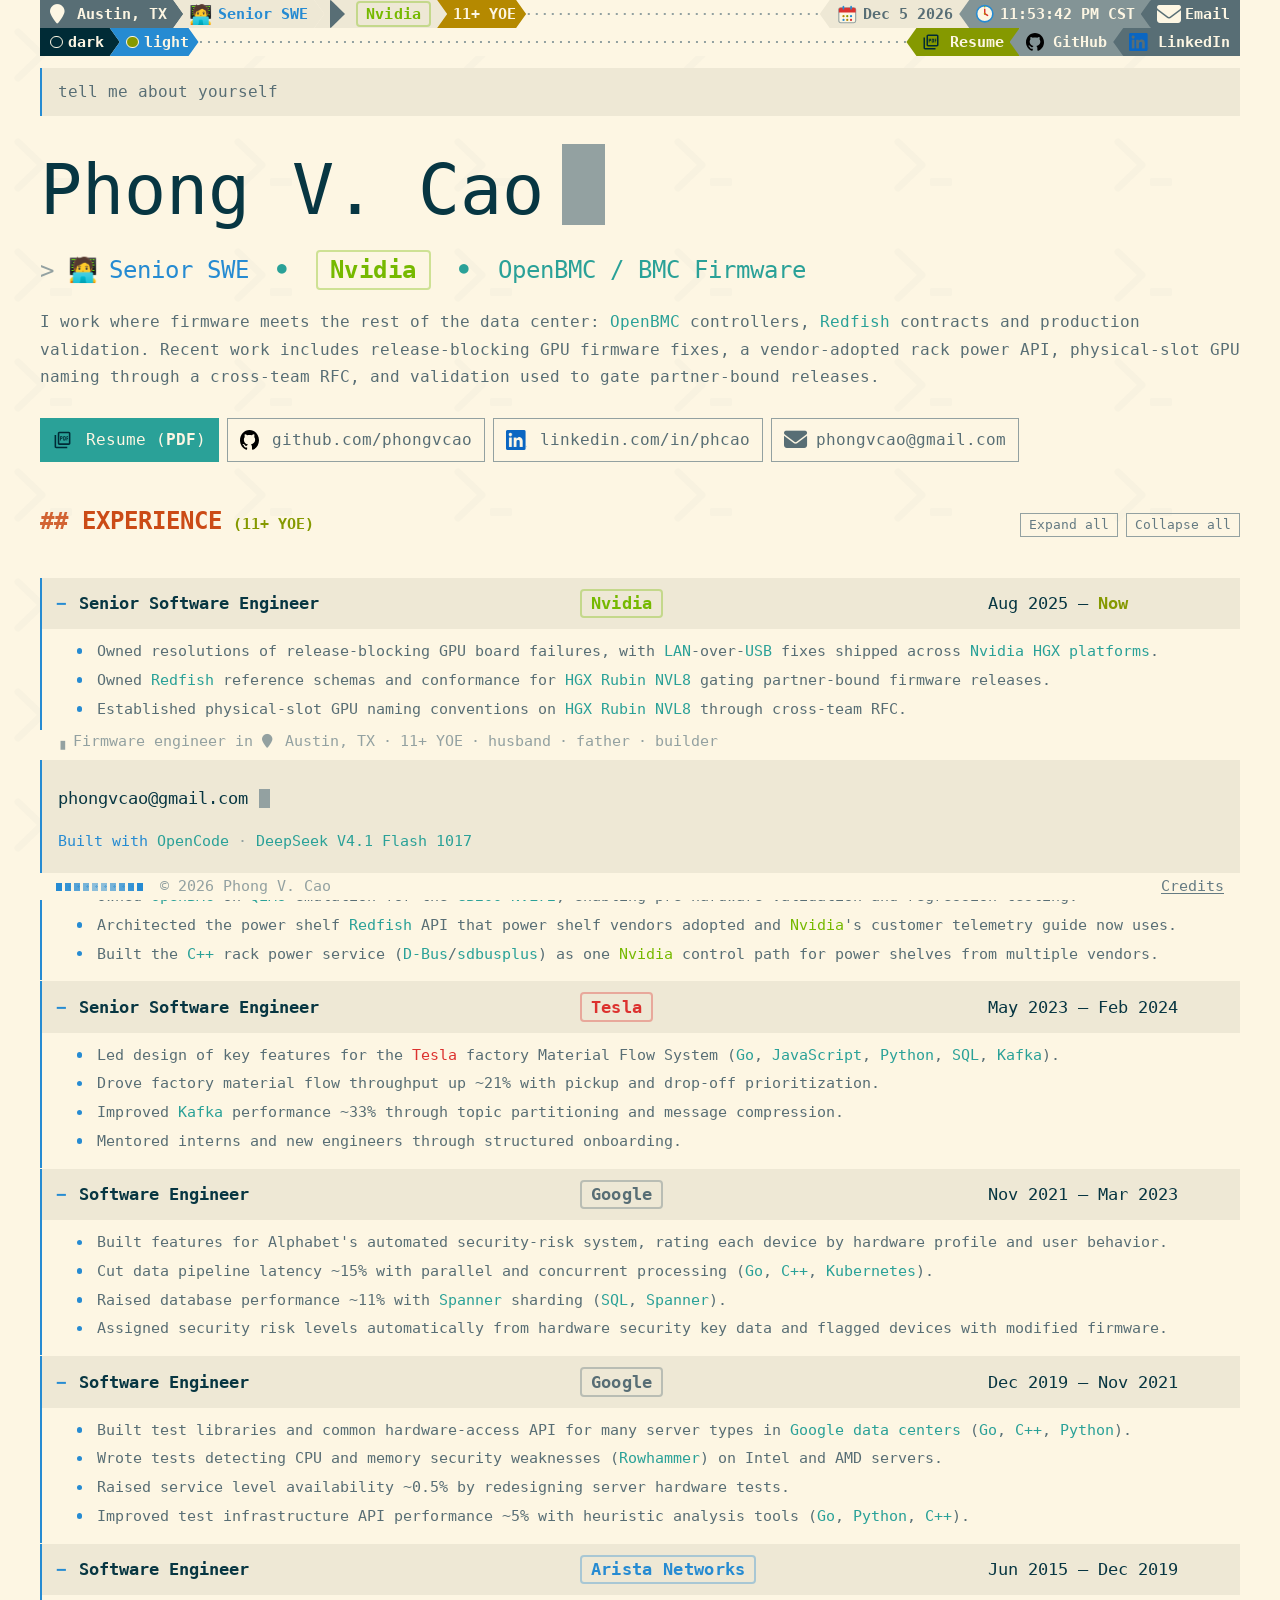
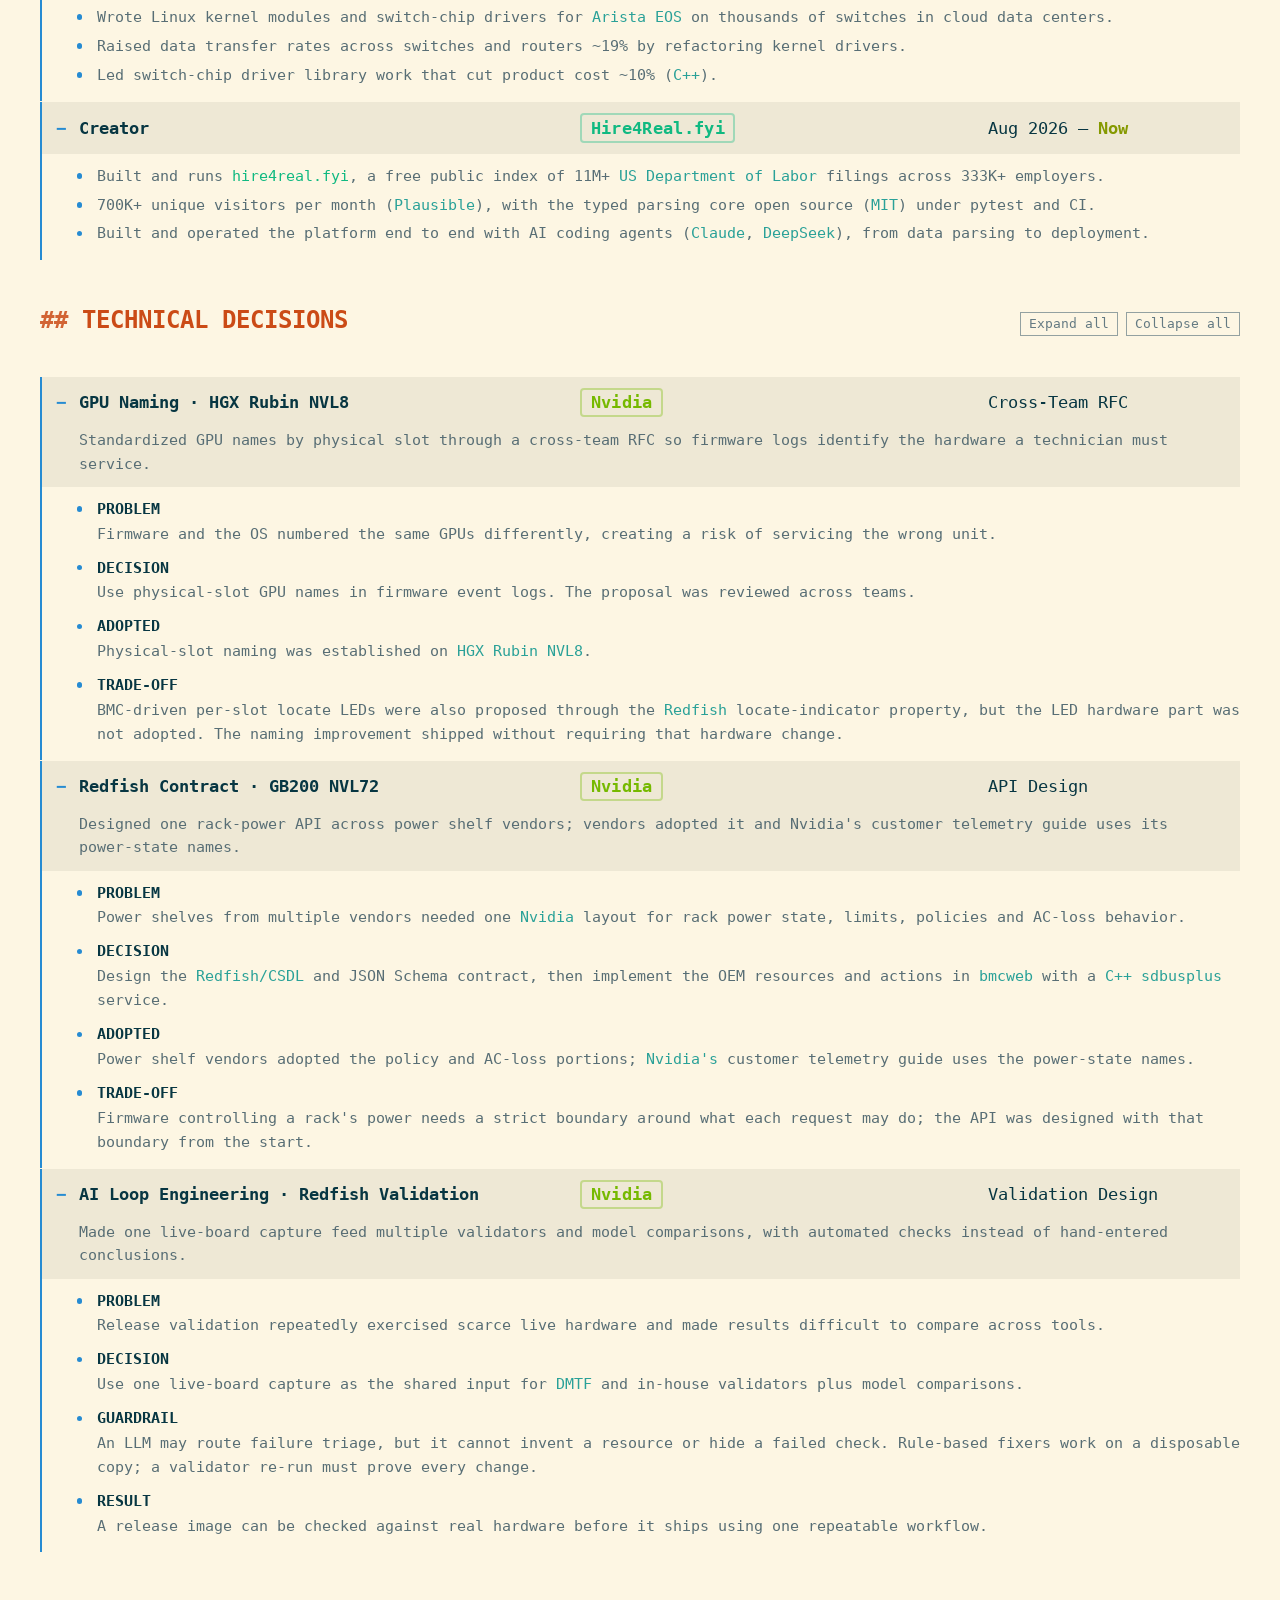
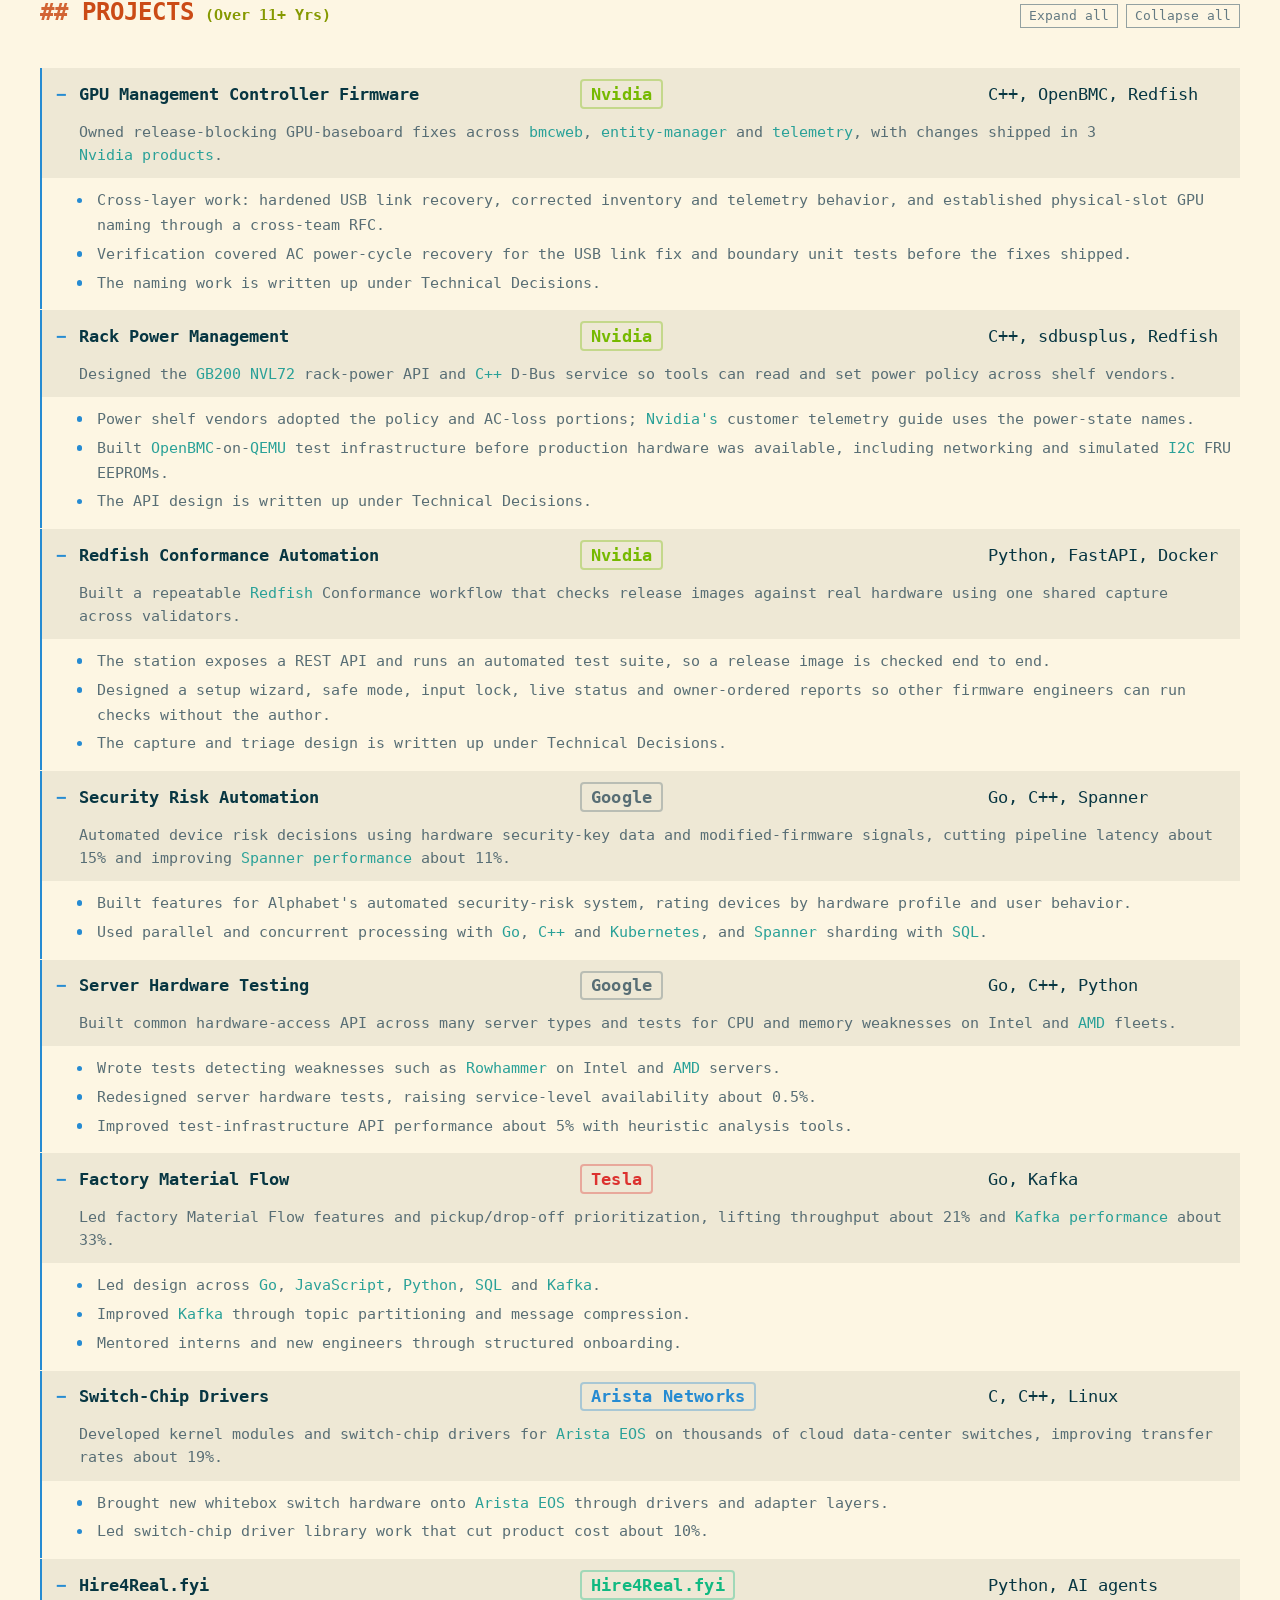
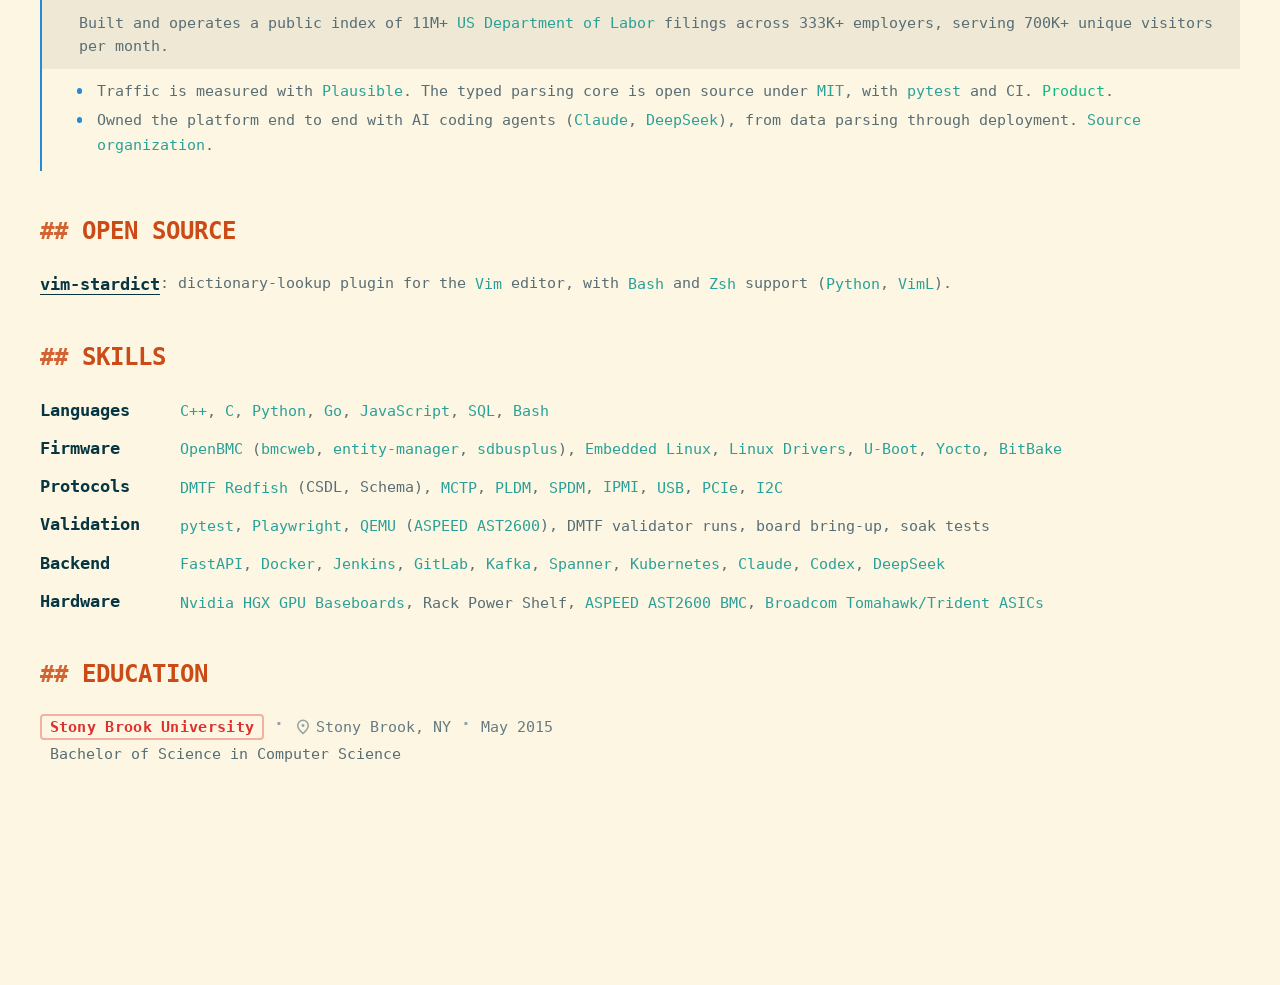
==== index.html @ b60ff748 "site: dates and stacks left-aligned with natural spacing The justified stretch is gone. Every date, " ====
<!doctype html>
<html lang="en" data-theme="dark">
<head>
  <meta charset="utf-8">
  <meta name="viewport" content="width=device-width, initial-scale=1">
  <title>Phong V. Cao — Senior Software Engineer, BMC & OpenBMC Firmware</title>
  <meta name="description" content="Senior software engineer working on BMC and OpenBMC firmware, Redfish APIs, embedded Linux, security automation and validation for data center hardware.">
  <meta name="author" content="Phong V. Cao">
  <meta name="robots" content="index, follow, max-image-preview:large">
  <meta name="color-scheme" content="dark">
  <meta name="theme-color" content="#002b36">
  <link rel="canonical" href="https://phongvcao.com/">
  <link rel="me" href="https://github.com/phongvcao">
  <link rel="me" href="https://www.linkedin.com/in/phcao">
  <meta property="og:type" content="profile">
  <meta property="og:title" content="Phong V. Cao — Senior Software Engineer, BMC & OpenBMC Firmware">
  <meta property="og:description" content="Senior software engineer working on BMC and OpenBMC firmware, Redfish APIs, embedded Linux, security automation and validation for data center hardware.">
  <meta property="og:url" content="https://phongvcao.com/">
  <meta property="og:site_name" content="Phong V. Cao">
  <meta property="og:locale" content="en_US">
  <meta property="og:image" content="https://phongvcao.com/assets/og-image.png">
  <meta property="og:image:width" content="1200">
  <meta property="og:image:height" content="630">
  <meta property="og:image:alt" content="Phong V. Cao — Senior Software Engineer, BMC and OpenBMC firmware">
  <meta property="profile:first_name" content="Phong">
  <meta property="profile:last_name" content="Cao">
  <meta name="twitter:card" content="summary_large_image">
  <meta name="twitter:title" content="Phong V. Cao — Senior Software Engineer, BMC & OpenBMC Firmware">
  <meta name="twitter:description" content="Senior software engineer working on BMC and OpenBMC firmware, Redfish APIs, embedded Linux, security automation and validation for data center hardware.">
  <meta name="twitter:image" content="https://phongvcao.com/assets/og-image.png">
  <meta name="twitter:image:alt" content="Phong V. Cao — Senior Software Engineer, BMC and OpenBMC firmware">
  <link rel="icon" id="favicon" href="assets/favicon.svg" type="image/svg+xml">
  <link rel="stylesheet" href="styles.css?v=20261127w">
  <script type="application/ld+json">
  {
    "@context": "https://schema.org",
    "@type": "ProfilePage",
    "url": "https://phongvcao.com/",
    "name": "Phong V. Cao — Senior Software Engineer, BMC & OpenBMC Firmware",
    "dateModified": "2026-11-26",
    "mainEntity": {
      "@type": "Person",
      "name": "Phong V. Cao",
      "jobTitle": "Senior Software Engineer",
      "description": "Senior software engineer working on BMC and OpenBMC firmware, Redfish APIs, embedded Linux, security automation and validation for data center hardware.",
      "url": "https://phongvcao.com/",
      "worksFor": {
        "@type": "Organization",
        "name": "Nvidia"
      },
      "alumniOf": {
        "@type": "CollegeOrUniversity",
        "name": "Stony Brook University"
      },
      "knowsAbout": [
        "OpenBMC",
        "BMC firmware",
        "Redfish",
        "Embedded Linux",
        "Security automation",
        "Linux kernel drivers",
        "C++",
        "Python",
        "Validation automation",
        "Data center hardware"
      ],
      "sameAs": [
        "https://github.com/phongvcao",
        "https://www.linkedin.com/in/phcao"
      ],
      "address": {
        "@type": "PostalAddress",
        "addressLocality": "Austin",
        "addressRegion": "TX",
        "addressCountry": "US"
      }
    }
  }
  </script>
  <!-- Privacy-friendly analytics by Plausible -->
  <script async src="https://plausible.io/js/pa-5p4w5oW95inlXfhJ-zOkF.js"></script>
  <script>
    window.plausible=window.plausible||function(){(plausible.q=plausible.q||[]).push(arguments)},plausible.init=plausible.init||function(i){plausible.o=i||{}};
    plausible.init()
  </script>
</head>
<body>
    <header class="pl-bar pl-top" aria-label="Runtime status">
    <div class="pl-line">
      <div class="pl-group pl-left">
        <a class="pl-seg pl-light" href="https://www.google.com/maps/place/Austin,+TX" target="_blank" rel="noopener" title="Austin, TX on Google Maps"><span class="pl-icon i-loc" aria-hidden="true">&#xF041;</span> Austin, TX</a>
        
        
        <a class="pl-seg pl-dir pl-hide-sm" href="#experience-title" title="Experience"><span class="pl-icon pl-emoji" aria-hidden="true">🧑‍💻</span>Senior SWE</a>
        <a class="pl-seg pl-vcs" href="https://www.nvidia.com/" target="_blank" rel="noopener" title="Nvidia"><svg class="pl-div" viewBox="0 0 1306 2406" aria-hidden="true" focusable="false"><path d="M0 0H87L1306 1202L87 2406H0Z"/></svg><span class="chip chip--nvidia">Nvidia</span></a>
        <a class="pl-seg pl-context" href="#education-title" data-since="2015-06-01" data-template="{n}+ YOE" title="Years of experience">11+ YOE</a>
      </div>
      <span class="pl-fill" aria-hidden="true"></span>
      <div class="pl-group pl-right">
        <a class="pl-seg pl-light" href="https://www.timeanddate.com/worldclock/usa/austin" target="_blank" rel="noopener" title="Austin time"><svg class="pl-cal" viewBox="0 0 24 24" aria-hidden="true" focusable="false"><rect x="3" y="5" width="18" height="16" rx="2" fill="#fdf6e3" stroke="#93a1a1" stroke-width="1.2"/><path d="M3 7a2 2 0 0 1 2-2h14a2 2 0 0 1 2 2v3H3z" fill="#dc322f"/><rect x="7" y="3" width="1.8" height="4" rx="0.9" fill="#268bd2"/><rect x="15.2" y="3" width="1.8" height="4" rx="0.9" fill="#268bd2"/><circle cx="8" cy="14" r="1.2" fill="#b58900"/><circle cx="12" cy="14" r="1.2" fill="#859900"/><circle cx="16" cy="14" r="1.2" fill="#268bd2"/><circle cx="8" cy="18" r="1.2" fill="#268bd2"/><circle cx="12" cy="18" r="1.2" fill="#b58900"/><circle cx="16" cy="18" r="1.2" fill="#dc322f"/></svg><time id="clock-date" datetime="2026-11-26T10:39:58-06:00">Nov 26 2026</time></a>
        <a class="pl-seg pl-light" href="https://www.timeanddate.com/worldclock/usa/austin" target="_blank" rel="noopener" title="Austin time"><svg class="pl-clock" viewBox="0 0 24 24" aria-hidden="true" focusable="false"><circle cx="12" cy="12" r="10" fill="#fdf6e3" stroke="#268bd2" stroke-width="2"/><path d="M12 6.5V12l3.5 2" fill="none" stroke="#dc322f" stroke-width="1.8" stroke-linecap="round"/><circle cx="12" cy="12" r="1.2" fill="#b58900"/><circle cx="12" cy="3.4" r="0.9" fill="#859900"/></svg><time id="clock-time" datetime="2026-11-26T10:39:58-06:00">10:39:58 AM CST</time></a>
        <a class="pl-seg pl-social" href="mailto:phongvcao@gmail.com" title="phongvcao@gmail.com"><span class="pl-icon i-mail" aria-hidden="true">&#xF0E0;</span>Email</a>
      </div>
    </div>
    <div class="pl-line pl-line-social">
      <div class="pl-group pl-left pl-theme" role="group" aria-label="Colour theme">
        <button type="button" class="pl-seg pl-theme-btn is-active" data-theme-set="dark" aria-pressed="true"><span class="pl-radio" aria-hidden="true"></span>dark</button>
        <button type="button" class="pl-seg pl-theme-btn" data-theme-set="light" aria-pressed="false"><span class="pl-radio" aria-hidden="true"></span>light</button>
      </div>
      <span class="pl-fill" aria-hidden="true"></span>
      <div class="pl-group pl-right">
        <a class="pl-seg pl-social" href="assets/phong-cao-resume.pdf" target="_blank" rel="noopener" title="Resume (PDF)"><img class="pl-icon pdf-icon" src="assets/logos/picture-as-pdf.svg" alt="" aria-hidden="true">Resume</a>
        <a class="pl-seg pl-social" href="https://github.com/phongvcao" target="_blank" rel="noopener" title="github.com/phongvcao"><img class="social-icon gh-icon" src="assets/logos/github-invertocat-black.svg" alt="" aria-hidden="true">GitHub</a>
        <a class="pl-seg pl-social" href="https://www.linkedin.com/in/phcao" target="_blank" rel="noopener" title="linkedin.com/in/phcao"><img class="social-icon li-icon" src="assets/logos/linkedin-in.png" alt="" aria-hidden="true">LinkedIn</a>
      </div>
    </div>
  </header>

  <main class="page">
    <section class="fired-prompt" aria-label="Question">
      <p>tell me about yourself</p>
    </section>

    <article class="response">

      <h1>Phong V. Cao<span class="cursor" aria-hidden="true"></span></h1>
      <p class="role"><span class="mark" aria-hidden="true">&gt; </span><span class="role-emoji" aria-hidden="true">🧑‍💻</span><span class="role-title">Senior SWE</span><span class="role-group"><span class="role-dot" aria-hidden="true">&#x25CF;</span><a class="company-link chip chip--nvidia" href="https://www.nvidia.com/" target="_blank" rel="noopener">Nvidia</a></span><span class="role-group"><span class="role-dot" aria-hidden="true">&#x25CF;</span><a class="term-link" href="https://openbmc.org/" target="_blank" rel="noopener">OpenBMC</a></span> / BMC Firmware</p>
      <p class="intro">I work where firmware meets the rest of the data center: <a class="term-link" href="https://openbmc.org/" target="_blank" rel="noopener"><code>OpenBMC</code></a> controllers, <a class="term-link" href="https://www.dmtf.org/standards/redfish" target="_blank" rel="noopener"><code>Redfish</code></a> contracts and production validation. Recent work includes release-blocking GPU firmware fixes, a vendor-adopted rack power API, physical-slot GPU naming through a cross-team RFC, and validation used to gate partner-bound releases.</p>

      <nav class="actions" aria-label="Links">
        <a class="button button-primary" href="assets/phong-cao-resume.pdf" target="_blank" rel="noopener" aria-label="Resume, PDF file" title="Resume (PDF)"><img class="icon pdf-icon" src="assets/logos/picture-as-pdf.svg" alt="" aria-hidden="true"><span>Resume (<strong>PDF</strong>)</span></a>
        <a class="button" href="https://github.com/phongvcao" target="_blank" rel="noopener" aria-label="GitHub, github.com/phongvcao" title="github.com/phongvcao"><img class="social-icon gh-black" src="assets/logos/github-invertocat-black.svg" alt="" aria-hidden="true"><img class="social-icon gh-white" src="assets/logos/github-invertocat-white.svg" alt="" aria-hidden="true">github.com/phongvcao</a>
        <a class="button" href="https://www.linkedin.com/in/phcao" target="_blank" rel="noopener" aria-label="LinkedIn, linkedin.com/in/phcao" title="linkedin.com/in/phcao"><img class="social-icon li-icon" src="assets/logos/linkedin-in.png" alt="" aria-hidden="true">linkedin.com/in/phcao</a>
        <a class="button" href="mailto:phongvcao@gmail.com" aria-label="Email, phongvcao@gmail.com" title="phongvcao@gmail.com"><span class="icon i-mail" aria-hidden="true">&#xF0E0;</span>phongvcao@gmail.com</a>
      </nav>

      <section class="section" aria-labelledby="experience-title">
        <div class="section-head">
          <h2 id="experience-title"><span class="mark" aria-hidden="true">## </span>Experience<span class="section-note" data-since="2015-06-01" data-template="({n}+ YOE)" title="Years of experience">(11+ YOE)</span></h2>
          <div class="section-controls" role="group" aria-label="Experience rows">
            <button type="button" class="mini" data-expand="experience-list">Expand all</button>
            <button type="button" class="mini" data-collapse="experience-list">Collapse all</button>
          </div>
        </div>
        <div class="experience-list" id="experience-list">
          <details class="exp-item" open>
            <summary class="exp-summary">
              <h3 class="exp-role"><span class="exp-toggle" aria-hidden="true"></span>Senior Software Engineer</h3>
              <span class="exp-meta">
                <a class="exp-company company-link chip chip--nvidia" href="https://www.nvidia.com/" target="_blank" rel="noopener">Nvidia</a>
                <span class="exp-dates">Aug 2025 — <span class="now">Now</span></span>
              </span>
            </summary>
            <div class="exp-body">
              <ul class="exp-bullets">
                <li>Owned resolutions of release-blocking GPU board failures, with <a class="logo-link tech-word" href="https://en.wikipedia.org/wiki/Local_area_network" target="_blank" rel="noopener">LAN</a>-over-<a class="logo-link tech-word" href="https://www.usb.org/" target="_blank" rel="noopener">USB</a> fixes shipped across <a class="term-link" href="https://www.nvidia.com/en-us/data-center/hgx/" target="_blank" rel="noopener">Nvidia HGX platforms</a>.</li>
                <li>Owned <a class="term-link" href="https://www.dmtf.org/standards/redfish" target="_blank" rel="noopener">Redfish</a> reference schemas and conformance for <a class="term-link" href="https://www.nvidia.com/en-us/data-center/hgx/" target="_blank" rel="noopener">HGX Rubin NVL8</a> gating partner-bound firmware releases.</li>
                <li>Established physical-slot GPU naming conventions on <a class="term-link" href="https://www.nvidia.com/en-us/data-center/hgx/" target="_blank" rel="noopener">HGX Rubin NVL8</a> through cross-team RFC.</li>
                <li>Drove firmware fixes in <a class="term-link" href="https://github.com/openbmc/bmcweb" target="_blank" rel="noopener"><code>bmcweb</code></a>, <a class="term-link" href="https://github.com/openbmc/entity-manager" target="_blank" rel="noopener"><code>entity-manager</code></a> and the <a class="term-link" href="https://github.com/openbmc/telemetry" target="_blank" rel="noopener">telemetry daemon</a>, shipped in 3 <a class="company-link" href="https://www.nvidia.com/" target="_blank" rel="noopener">Nvidia</a> products.</li>
                <li>Partnered with NIC firmware team to address <a class="term-link" href="https://en.wikipedia.org/wiki/PCI_Express" target="_blank" rel="noopener">PCIe</a> firmware defect via raw <a class="term-link" href="https://en.wikipedia.org/wiki/Management_Component_Transport_Protocol" target="_blank" rel="noopener">MCTP</a> tests.</li>
              </ul>
            </div>
          </details>
          <details class="exp-item" open>
            <summary class="exp-summary">
              <h3 class="exp-role"><span class="exp-toggle" aria-hidden="true"></span>Senior Software Engineer</h3>
              <span class="exp-meta">
                <a class="exp-company company-link chip chip--nvidia" href="https://www.nvidia.com/" target="_blank" rel="noopener">Nvidia</a>
                <span class="exp-dates">May 2024 — Aug 2025</span>
              </span>
            </summary>
            <div class="exp-body">
              <ul class="exp-bullets">
                <li>Owned power shelf controller firmware for <a class="term-link" href="https://www.nvidia.com/en-us/data-center/gb200-nvl72/" target="_blank" rel="noopener">GB200 NVL72</a> fleet, enforcing rack power limits and AC-loss recovery.</li>
                <li>Owned <a class="term-link" href="https://openbmc.org/" target="_blank" rel="noopener"><code>OpenBMC</code></a>-on-<a class="term-link" href="https://www.qemu.org/" target="_blank" rel="noopener"><code>QEMU</code></a> emulation for the <a class="term-link" href="https://www.nvidia.com/en-us/data-center/gb200-nvl72/" target="_blank" rel="noopener">GB200 NVL72</a>, enabling pre-hardware validation and regression testing.</li>
                <li>Architected the power shelf <a class="term-link" href="https://www.dmtf.org/standards/redfish" target="_blank" rel="noopener"><code>Redfish</code></a> API that power shelf vendors adopted and <a class="company-link" href="https://www.nvidia.com/" target="_blank" rel="noopener">Nvidia</a>'s customer telemetry guide now uses.</li>
                <li>Built the <a class="logo-link tech-word" href="https://isocpp.org/" target="_blank" rel="noopener">C++</a> rack power service (<a class="term-link" href="https://www.freedesktop.org/wiki/Software/dbus/" target="_blank" rel="noopener"><code>D-Bus</code></a>/<a class="term-link" href="https://github.com/openbmc/sdbusplus" target="_blank" rel="noopener"><code>sdbusplus</code></a>) as one <a class="company-link" href="https://www.nvidia.com/" target="_blank" rel="noopener">Nvidia</a> control path for power shelves from multiple vendors.</li>
              </ul>
            </div>
          </details>
          <details class="exp-item" open>
            <summary class="exp-summary">
              <h3 class="exp-role"><span class="exp-toggle" aria-hidden="true"></span>Senior Software Engineer</h3>
              <span class="exp-meta">
                <a class="exp-company company-link chip chip--tesla" href="https://www.tesla.com/" target="_blank" rel="noopener" aria-label="Tesla">Tesla</a>
                <span class="exp-dates">May 2023 — Feb 2024</span>
              </span>
            </summary>
            <div class="exp-body">
              <ul class="exp-bullets">
                <li>Led design of key features for the <a class="company-link" href="https://www.tesla.com/" target="_blank" rel="noopener" aria-label="Tesla">Tesla</a> factory Material Flow System (<a class="term-link" href="https://go.dev/" target="_blank" rel="noopener"><code>Go</code></a>, <a class="term-link" href="https://developer.mozilla.org/en-US/docs/Web/JavaScript" target="_blank" rel="noopener"><code>JavaScript</code></a>, <a class="term-link" href="https://www.python.org/" target="_blank" rel="noopener"><code>Python</code></a>, <a class="term-link" href="https://en.wikipedia.org/wiki/SQL" target="_blank" rel="noopener"><code>SQL</code></a>, <a class="term-link" href="https://kafka.apache.org/" target="_blank" rel="noopener"><code>Kafka</code></a>).</li>
                <li>Drove factory material flow throughput up ~21% with pickup and drop-off prioritization.</li>
                <li>Improved <a class="term-link" href="https://kafka.apache.org/" target="_blank" rel="noopener"><code>Kafka</code></a> performance ~33% through topic partitioning and message compression.</li>
                <li>Mentored interns and new engineers through structured onboarding.</li>
              </ul>
            </div>
          </details>
          <details class="exp-item" open>
            <summary class="exp-summary">
              <h3 class="exp-role"><span class="exp-toggle" aria-hidden="true"></span>Software Engineer</h3>
              <span class="exp-meta">
                <a class="exp-company company-link chip chip--google" href="https://www.google.com/" target="_blank" rel="noopener">Google</a>
                <span class="exp-dates">Nov 2021 — Mar 2023</span>
              </span>
            </summary>
            <div class="exp-body">
              <ul class="exp-bullets">
                <li>Built features for <a class="company-link" href="https://abc.xyz/" target="_blank" rel="noopener">Alphabet</a>'s automated security-risk system, rating each device by hardware profile and user behavior.</li>
                <li>Cut data pipeline latency ~15% with parallel and concurrent processing (<a class="term-link" href="https://go.dev/" target="_blank" rel="noopener"><code>Go</code></a>, <a class="term-link" href="https://isocpp.org/" target="_blank" rel="noopener"><code>C++</code></a>, <a class="term-link" href="https://kubernetes.io/" target="_blank" rel="noopener"><code>Kubernetes</code></a>).</li>
                <li>Raised database performance ~11% with <a class="term-link" href="https://cloud.google.com/spanner" target="_blank" rel="noopener"><code>Spanner</code></a> sharding (<a class="term-link" href="https://en.wikipedia.org/wiki/SQL" target="_blank" rel="noopener"><code>SQL</code></a>, <a class="term-link" href="https://cloud.google.com/spanner" target="_blank" rel="noopener"><code>Spanner</code></a>).</li>
                <li>Assigned security risk levels automatically from hardware security key data and flagged devices with modified firmware.</li>
              </ul>
            </div>
          </details>
          <details class="exp-item" open>
            <summary class="exp-summary">
              <h3 class="exp-role"><span class="exp-toggle" aria-hidden="true"></span>Software Engineer</h3>
              <span class="exp-meta">
                <a class="exp-company company-link chip chip--google" href="https://www.google.com/" target="_blank" rel="noopener">Google</a>
                <span class="exp-dates">Dec 2019 — Nov 2021</span>
              </span>
            </summary>
            <div class="exp-body">
              <ul class="exp-bullets">
                <li>Built test libraries and common hardware-access API for many server types in <a class="term-link" href="https://www.google.com/about/datacenters/" target="_blank" rel="noopener">Google data centers</a> (<a class="term-link" href="https://go.dev/" target="_blank" rel="noopener"><code>Go</code></a>, <a class="term-link" href="https://isocpp.org/" target="_blank" rel="noopener"><code>C++</code></a>, <a class="term-link" href="https://www.python.org/" target="_blank" rel="noopener"><code>Python</code></a>).</li>
                <li>Wrote tests detecting CPU and memory security weaknesses (<a class="term-link" href="https://en.wikipedia.org/wiki/Row_hammer" target="_blank" rel="noopener"><code>Rowhammer</code></a>) on <a class="company-link" href="https://www.intel.com/" target="_blank" rel="noopener">Intel</a> and <a class="company-link" href="https://www.amd.com/" target="_blank" rel="noopener">AMD</a> servers.</li>
                <li>Raised service level availability ~0.5% by redesigning server hardware tests.</li>
                <li>Improved test infrastructure API performance ~5% with heuristic analysis tools (<a class="term-link" href="https://go.dev/" target="_blank" rel="noopener"><code>Go</code></a>, <a class="term-link" href="https://www.python.org/" target="_blank" rel="noopener"><code>Python</code></a>, <a class="term-link" href="https://isocpp.org/" target="_blank" rel="noopener"><code>C++</code></a>).</li>
              </ul>
            </div>
          </details>
          <details class="exp-item" open>
            <summary class="exp-summary">
              <h3 class="exp-role"><span class="exp-toggle" aria-hidden="true"></span>Software Engineer</h3>
              <span class="exp-meta">
                <a class="exp-company company-link chip chip--arista" href="https://www.arista.com/" target="_blank" rel="noopener">Arista Networks</a>
                <span class="exp-dates">Jun 2015 — Dec 2019</span>
              </span>
            </summary>
            <div class="exp-body">
              <ul class="exp-bullets">
                <li>Wrote Linux kernel modules and switch-chip drivers for <a class="term-link" href="https://www.arista.com/en/products/eos" target="_blank" rel="noopener"><code>Arista EOS</code></a> on thousands of switches in cloud data centers.</li>
                <li>Raised data transfer rates across switches and routers ~19% by refactoring kernel drivers.</li>
                <li>Led switch-chip driver library work that cut product cost ~10% (<a class="term-link" href="https://isocpp.org/" target="_blank" rel="noopener"><code>C++</code></a>).</li>
              </ul>
            </div>
          </details>
          <details class="exp-item" open>
            <summary class="exp-summary">
              <h3 class="exp-role"><span class="exp-toggle" aria-hidden="true"></span>Creator</h3>
              <span class="exp-meta">
                <a class="exp-company company-link chip chip--hire4real" href="https://hire4real.fyi/" target="_blank" rel="noopener">Hire4Real.fyi</a>
                <span class="exp-dates">Aug 2026 — <span class="now">Now</span></span>
              </span>
            </summary>
            <div class="exp-body">
              <ul class="exp-bullets">
                <li>Built and runs <a class="inline-link" href="https://hire4real.fyi/" target="_blank" rel="noopener">hire4real.fyi</a>, a free public index of 11M+ <a class="logo-link tech-word" href="https://www.dol.gov/" target="_blank" rel="noopener">US Department of Labor</a> filings across 333K+ employers.</li>
                <li>700K+ unique visitors per month (<a class="logo-link tech-word" href="https://plausible.io/" target="_blank" rel="noopener">Plausible</a>), with the typed parsing core open source (<a class="logo-link tech-word" href="https://opensource.org/license/MIT" target="_blank" rel="noopener">MIT</a>) under pytest and CI.</li>
                <li>Built and operated the platform end to end with AI coding agents (<a class="logo-link tech-word" href="https://www.anthropic.com/claude" target="_blank" rel="noopener">Claude</a>, <a class="logo-link tech-word" href="https://www.deepseek.com/" target="_blank" rel="noopener">DeepSeek</a>), from data parsing to deployment.</li>
              </ul>
            </div>
          </details>
        </div>
      </section>


      <section class="section" aria-labelledby="decisions-title">
        <div class="section-head">
          <h2 id="decisions-title"><span class="mark" aria-hidden="true">## </span>Technical Decisions</h2>
          <div class="section-controls" role="group" aria-label="Technical decisions">
            <button type="button" class="mini" data-expand="decisions-list">Expand all</button>
            <button type="button" class="mini" data-collapse="decisions-list">Collapse all</button>
          </div>
        </div>
        <div class="experience-list" id="decisions-list">
          <details class="exp-item" open>
            <summary class="exp-summary decision-summary">
              <h3 class="exp-role"><span class="exp-toggle" aria-hidden="true"></span>GPU Naming · HGX Rubin NVL8</h3>
              <span class="exp-meta">
                <a class="exp-company company-link chip chip--nvidia" href="https://www.nvidia.com/" target="_blank" rel="noopener">Nvidia</a>
                <span class="exp-dates">Cross-Team RFC</span>
              </span>
              <span class="row-line">Standardized GPU names by physical slot through a cross-team RFC so firmware logs identify the hardware a technician must service.</span>
            </summary>
            <div class="exp-body">
              <dl class="decision-body">
                <div class="decision-node">
                  <dt>Problem</dt>
                  <dd>Firmware and the OS numbered the same GPUs differently, creating a risk of servicing the wrong unit.</dd>
                </div>
                <div class="decision-node">
                  <dt>Decision</dt>
                  <dd>Use physical-slot GPU names in firmware event logs. The proposal was reviewed across teams.</dd>
                </div>
                <div class="decision-node">
                  <dt>Adopted</dt>
                  <dd>Physical-slot naming was established on <a class="logo-link tech-word" href="https://www.nvidia.com/" target="_blank" rel="noopener">HGX Rubin NVL8</a>.</dd>
                </div>
                <div class="decision-node">
                  <dt>Trade-off</dt>
                  <dd>BMC-driven per-slot locate LEDs were also proposed through the <a class="logo-link tech-word" href="https://www.dmtf.org/standards/redfish" target="_blank" rel="noopener">Redfish</a> locate-indicator property, but the LED hardware part was not adopted. The naming improvement shipped without requiring that hardware change.</dd>
                </div>
              </dl>
            </div>
          </details>
          <details class="exp-item" open>
            <summary class="exp-summary decision-summary">
              <h3 class="exp-role"><span class="exp-toggle" aria-hidden="true"></span>Redfish Contract · GB200 NVL72</h3>
              <span class="exp-meta">
                <a class="exp-company company-link chip chip--nvidia" href="https://www.nvidia.com/" target="_blank" rel="noopener">Nvidia</a>
                <span class="exp-dates">API Design</span>
              </span>
              <span class="row-line">Designed one rack-power API across power shelf vendors; vendors adopted it and Nvidia's customer telemetry guide uses its power-state names.</span>
            </summary>
            <div class="exp-body">
              <dl class="decision-body">
                <div class="decision-node">
                  <dt>Problem</dt>
                  <dd>Power shelves from multiple vendors needed one <a class="logo-link tech-word" href="https://www.nvidia.com/" target="_blank" rel="noopener">Nvidia</a> layout for rack power state, limits, policies and AC-loss behavior.</dd>
                </div>
                <div class="decision-node">
                  <dt>Decision</dt>
                  <dd>Design the <a class="logo-link tech-word" href="https://www.dmtf.org/standards/redfish" target="_blank" rel="noopener">Redfish/CSDL</a> and JSON Schema contract, then implement the OEM resources and actions in <a class="logo-link tech-word" href="https://openbmc.org/" target="_blank" rel="noopener">bmcweb</a> with a <a class="logo-link tech-word" href="https://isocpp.org/" target="_blank" rel="noopener">C++</a> <a class="logo-link tech-word" href="https://openbmc.org/" target="_blank" rel="noopener">sdbusplus</a> service.</dd>
                </div>
                <div class="decision-node">
                  <dt>Adopted</dt>
                  <dd>Power shelf vendors adopted the policy and AC-loss portions; <a class="logo-link tech-word" href="https://www.nvidia.com/" target="_blank" rel="noopener">Nvidia's</a> customer telemetry guide uses the power-state names.</dd>
                </div>
                <div class="decision-node">
                  <dt>Trade-off</dt>
                  <dd>Firmware controlling a rack's power needs a strict boundary around what each request may do; the API was designed with that boundary from the start.</dd>
                </div>
              </dl>
            </div>
          </details>
          <details class="exp-item" open>
            <summary class="exp-summary decision-summary">
              <h3 class="exp-role"><span class="exp-toggle" aria-hidden="true"></span>AI Loop Engineering · Redfish Validation</h3>
              <span class="exp-meta">
                <a class="exp-company company-link chip chip--nvidia" href="https://www.nvidia.com/" target="_blank" rel="noopener">Nvidia</a>
                <span class="exp-dates">Validation Design</span>
              </span>
              <span class="row-line">Made one live-board capture feed multiple validators and model comparisons, with automated checks instead of hand-entered conclusions.</span>
            </summary>
            <div class="exp-body">
              <dl class="decision-body">
                <div class="decision-node">
                  <dt>Problem</dt>
                  <dd>Release validation repeatedly exercised scarce live hardware and made results difficult to compare across tools.</dd>
                </div>
                <div class="decision-node">
                  <dt>Decision</dt>
                  <dd>Use one live-board capture as the shared input for <a class="logo-link tech-word" href="https://www.dmtf.org/" target="_blank" rel="noopener">DMTF</a> and in-house validators plus model comparisons.</dd>
                </div>
                <div class="decision-node">
                  <dt>Guardrail</dt>
                  <dd>An LLM may route failure triage, but it cannot invent a resource or hide a failed check. Rule-based fixers work on a disposable copy; a validator re-run must prove every change.</dd>
                </div>
                <div class="decision-node">
                  <dt>Result</dt>
                  <dd>A release image can be checked against real hardware before it ships using one repeatable workflow.</dd>
                </div>
              </dl>
            </div>
          </details>
        </div>
      </section>

      <section class="section" aria-labelledby="work-title">
        <div class="section-head">
          <h2 id="work-title"><span class="mark" aria-hidden="true">## </span>Projects<span class="section-note" data-since="2015-06-01" data-template="(Over {n}+ Yrs)" title="Project span">(Over 11+ Yrs)</span></h2>
          <div class="section-controls" role="group" aria-label="Project rows">
            <button type="button" class="mini" data-expand="projects-list">Expand all</button>
            <button type="button" class="mini" data-collapse="projects-list">Collapse all</button>
          </div>
        </div>
        <div class="work-list" id="projects-list">
          <details class="exp-item work-item" open>
            <summary class="exp-summary">
              <h3 class="exp-role work-role"><span class="exp-toggle" aria-hidden="true"></span>GPU Management Controller Firmware</h3>
              <span class="exp-meta">
                <a class="exp-company company-link chip chip--nvidia" href="https://www.nvidia.com/" target="_blank" rel="noopener">Nvidia</a>
                <span class="exp-dates work-tags"><a class="logo-link tag" href="https://isocpp.org/" target="_blank" rel="noopener">C++</a>, <a class="logo-link tag" href="https://openbmc.org/" target="_blank" rel="noopener">OpenBMC</a>, <a class="logo-link tag" href="https://www.dmtf.org/standards/redfish" target="_blank" rel="noopener">Redfish</a></span>
              </span>
              <span class="row-line">Owned release-blocking GPU-baseboard fixes across <a class="logo-link tech-word" href="https://openbmc.org/" target="_blank" rel="noopener"><code>bmcweb</code></a>, <a class="logo-link tech-word" href="https://openbmc.org/" target="_blank" rel="noopener"><code>entity-manager</code></a> and <a class="logo-link tech-word" href="https://github.com/openbmc/telemetry" target="_blank" rel="noopener">telemetry</a>, with changes shipped in 3 <a class="logo-link tech-word" href="https://www.nvidia.com/" target="_blank" rel="noopener">Nvidia products</a>.</span>
            </summary>
            <div class="exp-body">
              <ul class="exp-bullets">
                <li>Cross-layer work: hardened <span class="tech-word">USB link recovery</span>, corrected inventory and telemetry behavior, and established physical-slot GPU naming through a cross-team RFC.</li>
                <li>Verification covered AC power-cycle recovery for the <span class="tech-word">USB link fix</span> and boundary unit tests before the fixes shipped.</li>
                <li>The naming work is written up under Technical Decisions.</li>
              </ul>
            </div>
          </details>
          <details class="exp-item work-item" open>
            <summary class="exp-summary">
              <h3 class="exp-role work-role"><span class="exp-toggle" aria-hidden="true"></span>Rack Power Management</h3>
              <span class="exp-meta">
                <a class="exp-company company-link chip chip--nvidia" href="https://www.nvidia.com/" target="_blank" rel="noopener">Nvidia</a>
                <span class="exp-dates work-tags"><a class="logo-link tag" href="https://isocpp.org/" target="_blank" rel="noopener">C++</a>, <a class="logo-link tag" href="https://openbmc.org/" target="_blank" rel="noopener">sdbusplus</a>, <a class="logo-link tag" href="https://www.dmtf.org/standards/redfish" target="_blank" rel="noopener">Redfish</a></span>
              </span>
              <span class="row-line">Designed the <a class="logo-link tech-word" href="https://www.nvidia.com/" target="_blank" rel="noopener">GB200 NVL72</a> rack-power API and <a class="logo-link tech-word" href="https://isocpp.org/" target="_blank" rel="noopener">C++</a> D-Bus service so tools can read and set power policy across shelf vendors.</span>
            </summary>
            <div class="exp-body">
              <ul class="exp-bullets">
                <li>Power shelf vendors adopted the policy and AC-loss portions; <a class="logo-link tech-word" href="https://www.nvidia.com/" target="_blank" rel="noopener">Nvidia's</a> customer telemetry guide uses the power-state names.</li>
                <li>Built <span class="tech-word"><a class="logo-link" href="https://openbmc.org/" target="_blank" rel="noopener">OpenBMC</a>-on-<a class="logo-link" href="https://www.qemu.org/" target="_blank" rel="noopener">QEMU</a></span> test infrastructure before production hardware was available, including networking and simulated <a class="logo-link tech-word" href="https://en.wikipedia.org/wiki/I%C2%B2C" target="_blank" rel="noopener">I2C</a> FRU EEPROMs.</li>
                <li>The API design is written up under Technical Decisions.</li>
              </ul>
            </div>
          </details>
          <details class="exp-item work-item" open>
            <summary class="exp-summary">
              <h3 class="exp-role work-role"><span class="exp-toggle" aria-hidden="true"></span>Redfish Conformance Automation</h3>
              <span class="exp-meta">
                <a class="exp-company company-link chip chip--nvidia" href="https://www.nvidia.com/" target="_blank" rel="noopener">Nvidia</a>
                <span class="exp-dates work-tags"><a class="logo-link tag" href="https://www.python.org/" target="_blank" rel="noopener">Python</a>, <a class="logo-link tag" href="https://fastapi.tiangolo.com/" target="_blank" rel="noopener">FastAPI</a>, <a class="logo-link tag" href="https://www.docker.com/" target="_blank" rel="noopener">Docker</a></span>
              </span>
              <span class="row-line">Built a repeatable <a class="logo-link tech-word" href="https://www.dmtf.org/standards/redfish" target="_blank" rel="noopener">Redfish</a> Conformance workflow that checks release images against real hardware using one shared capture across validators.</span>
            </summary>
            <div class="exp-body">
              <ul class="exp-bullets">
                <li>The station exposes a REST API and runs an automated test suite, so a release image is checked end to end.</li>
                <li>Designed a setup wizard, safe mode, input lock, live status and owner-ordered reports so other firmware engineers can run checks without the author.</li>
                <li>The capture and triage design is written up under Technical Decisions.</li>
              </ul>
            </div>
          </details>
          <details class="exp-item work-item" open>
            <summary class="exp-summary">
              <h3 class="exp-role work-role"><span class="exp-toggle" aria-hidden="true"></span>Security Risk Automation</h3>
              <span class="exp-meta">
                <a class="exp-company company-link chip chip--google" href="https://www.google.com/" target="_blank" rel="noopener">Google</a>
                <span class="exp-dates work-tags"><a class="logo-link tag go-word" href="https://go.dev/" target="_blank" rel="noopener">Go</a>, <a class="logo-link tag" href="https://isocpp.org/" target="_blank" rel="noopener">C++</a>, <a class="logo-link tag" href="https://cloud.google.com/spanner" target="_blank" rel="noopener">Spanner</a></span>
              </span>
              <span class="row-line">Automated device risk decisions using hardware security-key data and modified-firmware signals, cutting pipeline latency about 15% and improving <a class="logo-link tech-word" href="https://cloud.google.com/spanner" target="_blank" rel="noopener">Spanner performance</a> about 11%.</span>
            </summary>
            <div class="exp-body">
              <ul class="exp-bullets">
                <li>Built features for <a class="company-link" href="https://abc.xyz/" target="_blank" rel="noopener">Alphabet</a>'s automated security-risk system, rating devices by hardware profile and user behavior.</li>
                <li>Used parallel and concurrent processing with <a class="logo-link tech-word go-word" href="https://go.dev/" target="_blank" rel="noopener">Go</a>, <a class="logo-link tech-word" href="https://isocpp.org/" target="_blank" rel="noopener">C++</a> and <a class="logo-link tech-word" href="https://kubernetes.io/" target="_blank" rel="noopener">Kubernetes</a>, and <a class="logo-link tech-word" href="https://cloud.google.com/spanner" target="_blank" rel="noopener">Spanner</a> sharding with <a class="logo-link tech-word" href="https://en.wikipedia.org/wiki/SQL" target="_blank" rel="noopener">SQL</a>.</li>
              </ul>
            </div>
          </details>
          <details class="exp-item work-item" open>
            <summary class="exp-summary">
              <h3 class="exp-role work-role"><span class="exp-toggle" aria-hidden="true"></span>Server Hardware Testing</h3>
              <span class="exp-meta">
                <a class="exp-company company-link chip chip--google" href="https://www.google.com/" target="_blank" rel="noopener">Google</a>
                <span class="exp-dates work-tags"><a class="logo-link tag go-word" href="https://go.dev/" target="_blank" rel="noopener">Go</a>, <a class="logo-link tag" href="https://isocpp.org/" target="_blank" rel="noopener">C++</a>, <a class="logo-link tag" href="https://www.python.org/" target="_blank" rel="noopener">Python</a></span>
              </span>
              <span class="row-line">Built common hardware-access API across many server types and tests for CPU and memory weaknesses on <span class="tech-word">Intel</span> and <a class="logo-link tech-word" href="https://www.amd.com/" target="_blank" rel="noopener">AMD</a> fleets.</span>
            </summary>
            <div class="exp-body">
              <ul class="exp-bullets">
                <li>Wrote tests detecting weaknesses such as <a class="term-link" href="https://en.wikipedia.org/wiki/Row_hammer" target="_blank" rel="noopener"><code>Rowhammer</code></a> on <span class="tech-word">Intel</span> and <a class="logo-link tech-word" href="https://www.amd.com/" target="_blank" rel="noopener">AMD</a> servers.</li>
                <li>Redesigned server hardware tests, raising service-level availability about 0.5%.</li>
                <li>Improved test-infrastructure API performance about 5% with heuristic analysis tools.</li>
              </ul>
            </div>
          </details>
          <details class="exp-item work-item" open>
            <summary class="exp-summary">
              <h3 class="exp-role work-role"><span class="exp-toggle" aria-hidden="true"></span>Factory Material Flow</h3>
              <span class="exp-meta">
                <a class="exp-company company-link chip chip--tesla" href="https://www.tesla.com/" target="_blank" rel="noopener" aria-label="Tesla">Tesla</a>
                <span class="exp-dates work-tags"><a class="logo-link tag go-word" href="https://go.dev/" target="_blank" rel="noopener">Go</a>, <a class="logo-link tag" href="https://kafka.apache.org/" target="_blank" rel="noopener">Kafka</a></span>
              </span>
              <span class="row-line">Led factory Material Flow features and pickup/drop-off prioritization, lifting throughput about 21% and <a class="logo-link tech-word" href="https://kafka.apache.org/" target="_blank" rel="noopener">Kafka performance</a> about 33%.</span>
            </summary>
            <div class="exp-body">
              <ul class="exp-bullets">
                <li>Led design across <a class="logo-link tech-word go-word" href="https://go.dev/" target="_blank" rel="noopener">Go</a>, <a class="logo-link tech-word" href="https://developer.mozilla.org/en-US/docs/Web/JavaScript" target="_blank" rel="noopener">JavaScript</a>, <a class="logo-link tech-word" href="https://www.python.org/" target="_blank" rel="noopener">Python</a>, <a class="logo-link tech-word" href="https://en.wikipedia.org/wiki/SQL" target="_blank" rel="noopener">SQL</a> and <a class="logo-link tech-word" href="https://kafka.apache.org/" target="_blank" rel="noopener">Kafka</a>.</li>
                <li>Improved <a class="logo-link tech-word" href="https://kafka.apache.org/" target="_blank" rel="noopener">Kafka</a> through topic partitioning and message compression.</li>
                <li>Mentored interns and new engineers through structured onboarding.</li>
              </ul>
            </div>
          </details>
          <details class="exp-item work-item" open>
            <summary class="exp-summary">
              <h3 class="exp-role work-role"><span class="exp-toggle" aria-hidden="true"></span>Switch-Chip Drivers</h3>
              <span class="exp-meta">
                <a class="exp-company company-link chip chip--arista" href="https://www.arista.com/" target="_blank" rel="noopener">Arista Networks</a>
                <span class="exp-dates work-tags"><a class="logo-link tag" href="https://en.wikipedia.org/wiki/C_(programming_language)" target="_blank" rel="noopener">C</a>, <a class="logo-link tag" href="https://isocpp.org/" target="_blank" rel="noopener">C++</a>, <a class="logo-link tag" href="https://www.kernel.org/" target="_blank" rel="noopener">Linux</a></span>
              </span>
              <span class="row-line">Developed kernel modules and switch-chip drivers for <a class="logo-link tech-word" href="https://www.arista.com/" target="_blank" rel="noopener">Arista EOS</a> on thousands of cloud data-center switches, improving transfer rates about 19%.</span>
            </summary>
            <div class="exp-body">
              <ul class="exp-bullets">
                <li>Brought new whitebox switch hardware onto <a class="logo-link tech-word" href="https://www.arista.com/" target="_blank" rel="noopener">Arista EOS</a> through drivers and adapter layers.</li>
                <li>Led switch-chip driver library work that cut product cost about 10%.</li>
              </ul>
            </div>
          </details>
          <details class="exp-item work-item" open>
            <summary class="exp-summary">
              <h3 class="exp-role work-role"><span class="exp-toggle" aria-hidden="true"></span>Hire4Real.fyi</h3>
              <span class="exp-meta">
                <a class="exp-company company-link chip chip--hire4real" href="https://hire4real.fyi/" target="_blank" rel="noopener">Hire4Real.fyi</a>
                <span class="exp-dates work-tags"><a class="logo-link tag" href="https://www.python.org/" target="_blank" rel="noopener">Python</a>, <a class="logo-link tag" href="https://www.anthropic.com/claude" target="_blank" rel="noopener">AI agents</a></span>
              </span>
              <span class="row-line">Built and operates a public index of 11M+ <a class="logo-link tech-word" href="https://www.dol.gov/" target="_blank" rel="noopener">US Department of Labor</a> filings across 333K+ employers, serving 700K+ unique visitors per month.</span>
            </summary>
            <div class="exp-body">
              <ul class="exp-bullets">
                <li>Traffic is measured with <a class="logo-link tech-word" href="https://plausible.io/" target="_blank" rel="noopener">Plausible</a>. The typed parsing core is open source under <a class="logo-link tech-word" href="https://opensource.org/license/MIT" target="_blank" rel="noopener">MIT</a>, with <a class="logo-link tech-word" href="https://pytest.org/" target="_blank" rel="noopener">pytest</a> and CI. <a class="inline-link" href="https://hire4real.fyi/" target="_blank" rel="noopener">Product</a>.</li>
                <li>Owned the platform end to end with AI coding agents (<a class="logo-link tech-word" href="https://www.anthropic.com/claude" target="_blank" rel="noopener">Claude</a>, <a class="logo-link tech-word" href="https://www.deepseek.com/" target="_blank" rel="noopener">DeepSeek</a>), from data parsing through deployment. <a class="inline-link" href="https://github.com/hire4real" target="_blank" rel="noopener">Source organization</a>.</li>
              </ul>
            </div>
          </details>
        </div>
      </section>

      <section class="section" aria-labelledby="open-source-title">
        <h2 id="open-source-title"><span class="mark" aria-hidden="true">## </span>Open Source</h2>
        <p class="open-source"><span class="skill-item"><a class="work-link" href="https://github.com/phongvcao/vim-stardict" target="_blank" rel="noopener">vim-stardict</a></span>: dictionary-lookup plugin for the <span class="skill-item"><a class="term-link" href="https://www.vim.org/" target="_blank" rel="noopener">Vim</a></span> editor, with <span class="skill-item"><a class="term-link" href="https://en.wikipedia.org/wiki/Bash_(Unix_shell)" target="_blank" rel="noopener">Bash</a></span> and <span class="skill-item"><a class="term-link" href="https://www.zsh.org/" target="_blank" rel="noopener">Zsh</a></span> support (<span class="skill-item"><a class="term-link" href="https://www.python.org/" target="_blank" rel="noopener"><code>Python</code></a></span>, <span class="skill-item"><a class="term-link" href="https://en.wikipedia.org/wiki/Vim_(text_editor)" target="_blank" rel="noopener"><code>VimL</code></a></span>).</p>
      </section>

      <section class="section" aria-labelledby="skills-title">
        <h2 id="skills-title"><span class="mark" aria-hidden="true">## </span>Skills</h2>
        <dl class="skills">
          <div class="skill-row">
            <dt>Languages</dt>
            <dd><span class="skill-item"><a class="term-link" href="https://isocpp.org/" target="_blank" rel="noopener"><code>C++</code></a></span>, <span class="skill-item"><a class="term-link" href="https://en.wikipedia.org/wiki/C_(programming_language)" target="_blank" rel="noopener"><code>C</code></a></span>, <span class="skill-item"><a class="term-link" href="https://www.python.org/" target="_blank" rel="noopener"><code>Python</code></a></span>, <span class="skill-item"><a class="term-link" href="https://go.dev/" target="_blank" rel="noopener"><code>Go</code></a></span>, <span class="skill-item"><a class="term-link" href="https://developer.mozilla.org/en-US/docs/Web/JavaScript" target="_blank" rel="noopener"><code>JavaScript</code></a></span>, <span class="skill-item"><a class="term-link" href="https://en.wikipedia.org/wiki/SQL" target="_blank" rel="noopener"><code>SQL</code></a></span>, <span class="skill-item"><a class="term-link" href="https://en.wikipedia.org/wiki/Bash_(Unix_shell)" target="_blank" rel="noopener"><code>Bash</code></a></span></dd>
          </div>
          <div class="skill-row">
            <dt>Firmware</dt>
            <dd><span class="skill-item"><a class="term-link" href="https://openbmc.org/" target="_blank" rel="noopener"><code>OpenBMC</code></a></span> (<a class="term-link" href="https://github.com/openbmc/bmcweb" target="_blank" rel="noopener"><code>bmcweb</code></a>, <a class="term-link" href="https://github.com/openbmc/entity-manager" target="_blank" rel="noopener"><code>entity-manager</code></a>, <a class="term-link" href="https://github.com/openbmc/sdbusplus" target="_blank" rel="noopener"><code>sdbusplus</code></a>), <span class="skill-item"><a class="term-link" href="https://en.wikipedia.org/wiki/Embedded_Linux" target="_blank" rel="noopener">Embedded Linux</a></span>, <span class="skill-item"><a class="term-link" href="https://en.wikipedia.org/wiki/Device_driver" target="_blank" rel="noopener">Linux Drivers</a></span>, <span class="skill-item"><a class="term-link" href="https://en.wikipedia.org/wiki/Das_U-Boot" target="_blank" rel="noopener"><code>U-Boot</code></a></span>, <span class="skill-item"><a class="term-link" href="https://www.yoctoproject.org/" target="_blank" rel="noopener"><code>Yocto</code></a></span>, <span class="skill-item"><a class="term-link" href="https://en.wikipedia.org/wiki/BitBake" target="_blank" rel="noopener"><code>BitBake</code></a></span></dd>
          </div>
          <div class="skill-row">
            <dt>Protocols</dt>
            <dd><span class="skill-item"><a class="term-link" href="https://www.dmtf.org/standards/redfish" target="_blank" rel="noopener">DMTF Redfish</a></span> (CSDL, Schema), <span class="skill-item"><a class="term-link" href="https://en.wikipedia.org/wiki/Management_Component_Transport_Protocol" target="_blank" rel="noopener"><code>MCTP</code></a></span>, <span class="skill-item"><a class="term-link" href="https://www.dmtf.org/standards/pldm" target="_blank" rel="noopener"><code>PLDM</code></a></span>, <span class="skill-item"><a class="term-link" href="https://www.dmtf.org/standards/spdm" target="_blank" rel="noopener"><code>SPDM</code></a></span>, <a class="term-link" href="https://en.wikipedia.org/wiki/Intelligent_Platform_Management_Interface" target="_blank" rel="noopener"><code>IPMI</code></a>, <span class="skill-item"><a class="term-link" href="https://www.usb.org/" target="_blank" rel="noopener"><code>USB</code></a></span>, <span class="skill-item"><a class="term-link" href="https://en.wikipedia.org/wiki/PCI_Express" target="_blank" rel="noopener"><code>PCIe</code></a></span>, <span class="skill-item"><a class="term-link" href="https://en.wikipedia.org/wiki/I%C2%B2C" target="_blank" rel="noopener"><code>I2C</code></a></span></dd>
          </div>
          <div class="skill-row">
            <dt>Validation</dt>
            <dd><span class="skill-item"><a class="term-link" href="https://pytest.org/" target="_blank" rel="noopener"><code>pytest</code></a></span>, <span class="skill-item"><a class="term-link" href="https://playwright.dev/" target="_blank" rel="noopener"><code>Playwright</code></a></span>, <span class="skill-item"><a class="term-link" href="https://www.qemu.org/" target="_blank" rel="noopener"><code>QEMU</code></a></span> (<span class="skill-item"><a class="term-link" href="https://www.aspeedtech.com/" target="_blank" rel="noopener">ASPEED AST2600</a></span>), <span class="skill-item">DMTF validator runs</span>, <span class="skill-item">board bring-up</span>, <span class="skill-item">soak tests</span></dd>
          </div>
          <div class="skill-row">
            <dt>Backend</dt>
            <dd><span class="skill-item"><a class="term-link" href="https://fastapi.tiangolo.com/" target="_blank" rel="noopener"><code>FastAPI</code></a></span>, <span class="skill-item"><a class="term-link" href="https://www.docker.com/" target="_blank" rel="noopener"><code>Docker</code></a></span>, <span class="skill-item"><a class="term-link" href="https://www.jenkins.io/" target="_blank" rel="noopener"><code>Jenkins</code></a></span>, <span class="skill-item"><a class="term-link" href="https://about.gitlab.com/" target="_blank" rel="noopener"><code>GitLab</code></a></span>, <span class="skill-item"><a class="term-link" href="https://kafka.apache.org/" target="_blank" rel="noopener"><code>Kafka</code></a></span>, <span class="skill-item"><a class="term-link" href="https://cloud.google.com/spanner" target="_blank" rel="noopener"><code>Spanner</code></a></span>, <span class="skill-item"><a class="term-link" href="https://kubernetes.io/" target="_blank" rel="noopener"><code>Kubernetes</code></a></span>, <span class="skill-item"><a class="term-link" href="https://www.anthropic.com/claude" target="_blank" rel="noopener">Claude</a></span>, <span class="skill-item"><a class="term-link" href="https://openai.com/codex/" target="_blank" rel="noopener">Codex</a></span>, <span class="skill-item"><a class="term-link" href="https://www.deepseek.com/" target="_blank" rel="noopener">DeepSeek</a></span></dd>
          </div>
          <div class="skill-row">
            <dt>Hardware</dt>
            <dd><span class="skill-item"><a class="term-link" href="https://www.nvidia.com/en-us/data-center/hgx/" target="_blank" rel="noopener">Nvidia HGX GPU Baseboards</a></span>, <span class="skill-item">Rack Power Shelf</span>, <span class="skill-item"><a class="term-link" href="https://www.aspeedtech.com/" target="_blank" rel="noopener">ASPEED AST2600 BMC</a></span>, <span class="skill-item"><a class="term-link" href="https://www.broadcom.com/" target="_blank" rel="noopener">Broadcom Tomahawk/Trident ASICs</a></span></dd>
          </div>
        </dl>
      </section>

      <section class="section" aria-labelledby="education-title">
        <h2 id="education-title"><span class="mark" aria-hidden="true">## </span>Education</h2>
        <div class="education">
          <p class="edu-school"><a class="company-link edu-link chip chip--school" href="https://www.stonybrook.edu/" target="_blank" rel="noopener">Stony Brook University</a><span class="edu-sep" aria-hidden="true">·</span><span class="edu-place"><img class="place-map" src="assets/logos/location-on.svg" alt="" aria-hidden="true"><a class="company-link" href="https://en.wikipedia.org/wiki/Stony_Brook,_New_York" target="_blank" rel="noopener">Stony Brook, NY</a></span><span class="edu-sep" aria-hidden="true">·</span><span class="edu-dates">May 2015</span></p>
          <p class="edu-degree"><a class="company-link" href="https://www.cs.stonybrook.edu/" target="_blank" rel="noopener">Bachelor of Science in Computer Science</a></p>
        </div>
      </section>

      <div class="prompt-stack">
        <p class="prompt-activity" aria-label="About">
          <span class="spinner" aria-hidden="true">▘</span>
          <span class="activity-line">
            <span>Firmware engineer in <span class="activity-glyph" aria-hidden="true">&#xF041;</span> Austin, TX</span>
            <span class="stat-dot" aria-hidden="true">·</span>
            <span data-since="2015-06-01" data-template="{n}+ YOE">11+ YOE</span>
            <span class="stat-dot" aria-hidden="true">·</span>
            <span>husband</span>
            <span class="stat-dot" aria-hidden="true">·</span>
            <span>father</span>
            <span class="stat-dot" aria-hidden="true">·</span>
            <span>builder</span>
          </span>
        </p>
        <div class="prompt-box">
          <a class="prompt-link" href="mailto:phongvcao@gmail.com">
            <span>phongvcao@gmail.com</span>
            <span class="cursor cursor-small" aria-hidden="true"></span>
          </a>
          <p class="prompt-meta"><span class="model-agent">Built with <a class="logo-link" href="https://opencode.ai/" target="_blank" rel="noopener">OpenCode</a></span> <span class="model-dim">·</span> <a class="logo-link" href="https://www.deepseek.com/" target="_blank" rel="noopener">DeepSeek V4.1 Flash 1017</a></p>
        </div>
        <div class="prompt-status" aria-label="Site status">
        <span class="status-left"><span class="status-bar" aria-hidden="true"><span class="scan scan-fwd"></span><span class="scan scan-back"></span></span><span>© <span data-current-year>2026</span> Phong V. Cao</span></span>
        <span class="status-right"><a class="status-more" href="credits.html">Credits</a></span>
      </div>
      </div>
    </article>
  </main>

  <div class="tip" id="pin-tip" role="tooltip" hidden>Click to pin open · click again to close</div>

  <script>
    (function () {
      var root = document.documentElement;
      function fitChrome() {
        var bar = document.querySelector(".pl-top");
        if (bar) root.style.setProperty("--topbar-h", bar.getBoundingClientRect().height + "px");
      }
      fitChrome();
      window.addEventListener("resize", fitChrome);
      window.addEventListener("load", fitChrome);
      if (document.fonts && document.fonts.ready) document.fonts.ready.then(fitChrome);

      var dateEl = document.getElementById("clock-date");
      var timeEl = document.getElementById("clock-time");
      if (!dateEl || !timeEl) return;
      var dateFmt = new Intl.DateTimeFormat("en-US", {
        timeZone: "America/Chicago",
        weekday: "short",
        month: "short",
        day: "numeric",
        year: "numeric"
      });
      var timeFmt = new Intl.DateTimeFormat("en-US", {
        timeZone: "America/Chicago",
        hour: "2-digit",
        minute: "2-digit",
        second: "2-digit",
        hour12: true,
        timeZoneName: "short"
      });
      function parts(fmt, date) {
        var out = {};
        fmt.formatToParts(date).forEach(function (part) {
          out[part.type] = part.value;
        });
        return out;
      }
      function tick() {
        var now = new Date();
        var d = parts(dateFmt, now);
        var t = parts(timeFmt, now);
        dateEl.textContent = d.month + " " + d.day + " " + d.year;
        timeEl.textContent = t.hour + ":" + t.minute + ":" + t.second + " " + t.dayPeriod + " " + t.timeZoneName;
        var iso = now.toISOString();
        dateEl.setAttribute("datetime", iso);
        timeEl.setAttribute("datetime", iso);
      }
      tick();
      setInterval(tick, 1000);

      var STATE_KEY = "phongvcao-state";
      function readState() {
        try {
          return JSON.parse(localStorage.getItem(STATE_KEY) || "{}") || {};
        } catch (error) {
          return {};
        }
      }
      function writeState(patch) {
        var next = readState();
        Object.keys(patch).forEach(function (key) {
          next[key] = patch[key];
        });
        try {
          localStorage.setItem(STATE_KEY, JSON.stringify(next));
        } catch (error) {
          /* private mode: memory only */
        }
      }
      var state = readState();

      var themeButtons = document.querySelectorAll("[data-theme-set]");
      function paintTheme(name) {
        document.documentElement.setAttribute("data-theme", name);
        var meta = document.querySelector('meta[name="theme-color"]');
        if (meta) {
          meta.setAttribute("content", name === "light" ? "#fdf6e3" : "#002b36");
        }
        var icon = document.getElementById("favicon");
        if (icon) {
          icon.setAttribute(
            "href",
            name === "light" ? "assets/favicon-light.svg" : "assets/favicon.svg"
          );
        }
        themeButtons.forEach(function (button) {
          var active = button.getAttribute("data-theme-set") === name;
          button.classList.toggle("is-active", active);
          button.setAttribute("aria-pressed", active ? "true" : "false");
        });
      }
      var prefersLight = window.matchMedia && window.matchMedia("(prefers-color-scheme: light)").matches;
      paintTheme(state.theme || (prefersLight ? "light" : "dark"));
      themeButtons.forEach(function (button) {
        button.addEventListener("click", function () {
          var name = button.getAttribute("data-theme-set");
          paintTheme(name);
          writeState({ theme: name });
        });
      });

      var expItems = document.querySelectorAll(".exp-item");
      function savePins() {
        var pins = [];
        expItems.forEach(function (item, index) {
          if (item.dataset.pinned) pins.push(index);
        });
        writeState({ pins: pins });
      }

      var hoverLocked = false;
      document.addEventListener(
        "pointermove",
        function () {
          hoverLocked = false;
        },
        { passive: true }
      );

      function setRows(list, open) {
        if (!list) return;
        list.querySelectorAll(".exp-item").forEach(function (row) {
          row.open = open;
          if (open) {
            row.dataset.pinned = "1";
          } else {
            delete row.dataset.pinned;
          }
        });
        if (!open) {
          hoverLocked = true;
        }
        savePins();
      }
      function hasSelection() {
        var sel = window.getSelection();
        return Boolean(sel && String(sel).length);
      }
      function placeTip(event) {
        var tip = document.getElementById("pin-tip");
        if (!tip) return;
        var x = event.clientX + 14;
        var y = event.clientY + 18;
        x = Math.min(x, window.innerWidth - tip.offsetWidth - 10);
        y = Math.min(y, window.innerHeight - tip.offsetHeight - 10);
        tip.style.left = Math.max(10, x) + "px";
        tip.style.top = Math.max(10, y) + "px";
      }
      function showTip(event) {
        var tip = document.getElementById("pin-tip");
        if (!tip) return;
        var row = event.currentTarget && event.currentTarget.closest
          ? event.currentTarget.closest(".exp-item")
          : null;
        tip.classList.toggle("is-over-open", Boolean(row && row.open));
        tip.hidden = false;
        placeTip(event);
      }
      function hideTip() {
        var tip = document.getElementById("pin-tip");
        if (tip) tip.hidden = true;
      }
      function bindTip(el) {
        if (!el) return;
        el.addEventListener("pointerenter", showTip);
        el.addEventListener("pointermove", placeTip);
        el.addEventListener("pointerleave", hideTip);
      }

      expItems.forEach(function (item) {
        var summary = item.querySelector(".exp-summary");
        if (!summary) return;
        summary.setAttribute("aria-describedby", "pin-tip");
        bindTip(summary);
        bindTip(item.querySelector(".exp-body"));
        summary.addEventListener("focus", function () {
          var box = summary.getBoundingClientRect();
          showTip({ clientX: box.left + 24, clientY: box.bottom - 4 });
        });
        summary.addEventListener("blur", hideTip);
        item.addEventListener("pointerenter", function (event) {
          if (hoverLocked && event.pointerType === "mouse") return;
          item.open = true;
        });
        item.addEventListener("pointerleave", function () {
          if (!item.dataset.pinned && !hasSelection()) {
            item.open = false;
          }
        });
        var body = item.querySelector(".exp-body");
        if (body) {
          body.addEventListener("click", function (event) {
            if (event.target.closest && event.target.closest("a")) return;
            if (hasSelection()) return;
            setRows(item.closest(".experience-list, .work-list"), false);
          });
        }
        summary.addEventListener("click", function (event) {
          if (event.target.closest && event.target.closest("a")) return;
          event.preventDefault();
          if (hasSelection()) return;
          var list = item.closest(".experience-list, .work-list");
          var expanded = list && [...list.querySelectorAll(".exp-item")].some(function (row) {
            return row.dataset.pinned;
          });
          setRows(list, !expanded);
        });
      });
      document.querySelectorAll("[data-expand], [data-collapse]").forEach(function (button) {
        button.addEventListener("click", function () {
          var open = button.hasAttribute("data-expand");
          var target = document.getElementById(
            button.getAttribute(open ? "data-expand" : "data-collapse")
          );
          if (!target) return;
          setRows(target, open);
        });
      });

      window.addEventListener("beforeprint", function () {
        expItems.forEach(function (item) {
          item.dataset.printOpen = item.open ? "1" : "";
          item.open = true;
        });
      });
      window.addEventListener("afterprint", function () {
        expItems.forEach(function (item) {
          if (item.dataset.printOpen !== "1") item.open = false;
          delete item.dataset.printOpen;
        });
      });

      // The page reads as a document: every row is open on every arrival, so
      // a collapsed row never surprises the reader. Collapsing works for the
      // session but does not carry over to the next load.
      expItems.forEach(function (item) {
        item.open = true;
        item.dataset.pinned = "1";
      });

      function yearsSince(iso) {
        var start = new Date(iso);
        var now = new Date();
        var years = now.getFullYear() - start.getFullYear();
        var month = now.getMonth() - start.getMonth();
        if (month < 0 || (month === 0 && now.getDate() < start.getDate())) {
          years -= 1;
        }
        return years;
      }
      function paintYears() {
        document.querySelectorAll("[data-since]").forEach(function (el) {
          el.textContent = el
            .getAttribute("data-template")
            .replace("{n}", yearsSince(el.getAttribute("data-since")));
        });
      }
      paintYears();

      document.querySelectorAll("[data-current-year]").forEach(function (el) {
        el.textContent = new Date().getFullYear();
      });

      setInterval(paintYears, 3600000);

      var spinnerEl = document.querySelector(".spinner");
      if (spinnerEl && !window.matchMedia("(prefers-reduced-motion: reduce)").matches) {
        var frames = ["\u2598", "\u259d", "\u2597", "\u2596"];
        var frame = 0;
        setInterval(function () {
          frame = (frame + 1) % frames.length;
          spinnerEl.textContent = frames[frame];
        }, 140);
      }
    })();
  </script>
</body>
</html>
---- styles.css ----
@font-face {
  font-family: "Site Mono";
  font-style: normal;
  font-weight: 400;
  font-display: swap;
  src: local("DejaVuSansM Nerd Font"), local("DejaVuSansMono Nerd Font"),
    url("assets/dejavu-sans-mono-regular.woff2") format("woff2");
}

@font-face {
  font-family: "Site Mono";
  font-style: normal;
  font-weight: 700;
  font-display: swap;
  src: local("DejaVuSansM Nerd Font Bold"), local("DejaVuSansMNerdFont-Bold"),
    local("DejaVuSansMono Nerd Font Bold"), local("DejaVuSansMonoNerdFont-Bold"),
    url("assets/dejavu-sans-mono-bold.woff2") format("woff2");
}

:root {
  --base03: #002b36;
  --base02: #073642;
  --base01: #586e75;
  --base00: #657b83;
  --base0: #839496;
  --base1: #93a1a1;
  --base2: #eee8d5;
  --base3: #fdf6e3;
  --yellow: #b58900;
  --orange: #cb4b16;
  --red: #dc322f;
  --magenta: #d33682;
  --violet: #6c71c4;
  --blue: #268bd2;
  --cyan: #2aa198;
  --green: #859900;
  --blue-bright: var(--cyan);
  --blue-link: var(--blue);
  --vim-cyan: var(--cyan);
  --vim-cyan-bright: var(--base2);
  --vim-blue: var(--blue);
  --vim-blue-link: var(--blue);
  --vim-green: var(--green);
  --vim-yellow: var(--yellow);
  --vim-yellow-bright: var(--yellow);
  --vim-violet: var(--violet);
  --vim-violet-link: var(--violet);
  --vim-violet-bright: var(--base2);
  --vim-orange: var(--orange);
  --vim-orange-light: var(--orange);
  --topbar-h: 57px;
  --prompt-h: 92px;
  --status-h: 29px;
  --c-nvidia: #76b900; /* Nvidia published brand green */
  --c-google: #eee8d5; /* Solarized base2, cream */
  --c-tesla: #dc322f;  /* Solarized red */
  --c-arista: #268bd2; /* Solarized blue */
  --c-hire4real: #10b981; /* hire4real.fyi theme colour */
  --c-school: #dc322f; /* SBU red */

  --page-w: 1200px;
  --mono: "Site Mono", "DejaVuSansM Nerd Font", "DejaVuSansM Nerd Font Mono", "DejaVuSansMono Nerd Font", "DejaVuSansMono Nerd Font Mono", "DejaVu Sans Mono", ui-monospace, SFMono-Regular, "SF Mono", Menlo, Monaco, Consolas, "Liberation Mono", "Courier New", monospace;
}

/* Solarized light: every monotone slot swaps with its mirror value. */
:root[data-theme="light"] {
  --base03: #fdf6e3;
  --base02: #eee8d5;
  --base01: #93a1a1;
  --base00: #839496;
  --base0: #657b83;
  --base1: #586e75;
  --base2: #073642;
  --base3: #002b36;
  --c-nvidia: #76b900;
  --c-google: #586e75; /* base01: cream would vanish on the light row */
  --c-tesla: #dc322f;
  --c-arista: #268bd2;
  --c-hire4real: #10b981;
  --c-school: #dc322f;
}

html[data-theme="light"] {
  color-scheme: light;
}

*,
*::before,
*::after {
  box-sizing: border-box;
}

body::before {
  content: "";
  position: fixed;
  inset: 0;
  z-index: -1;
  pointer-events: none;
  background-color: var(--base01);
  -webkit-mask-image: url("assets/watermark.svg");
  -webkit-mask-repeat: repeat;
  -webkit-mask-size: 220px 110px;
  mask-image: url("assets/watermark.svg");
  mask-repeat: repeat;
  mask-size: 220px 110px;
  opacity: 0.045;
}

html {
  color-scheme: dark;
}

body {
  display: flex;
  flex-direction: column;
  min-height: 100vh;
  margin: 0;
  color: var(--base1);
  background: var(--base03);
  font-family: var(--mono);
  font-size: 17px;
  line-height: 1.65;
  -webkit-font-smoothing: antialiased;
  text-rendering: optimizeLegibility;
}

::selection {
  color: var(--base03);
  background: var(--blue);
}

a {
  color: var(--cyan);
  text-decoration: none;
  transition: color 120ms ease;
}

a:hover {
  color: var(--base2);
}

.page {
  flex: 1;
  width: min(var(--page-w), calc(100% - 48px));
  margin: 0 auto;
  padding: var(--topbar-h) 0 24px;
}

/* The question, as a prompt already sent: its own bar under the powerline,
   framed like the prompt box at the foot of the page. */
.fired-prompt {
  position: sticky;
  top: var(--topbar-h);
  z-index: 40;
  margin-top: 12px;
  padding: 12px 16px;
  border: 0;
  border-left: 2px solid var(--blue);
  background: var(--base02);
}

.fired-prompt p {
  margin: 0;
  color: var(--base1);
  font-size: 1rem;
  line-height: 1.5;
}

.response {
  padding-top: 28px;
}

h1 {
  margin: 0 0 24px;
  color: var(--base2);
  font-size: clamp(2.5rem, 6vw, 4.375rem);
  font-weight: 400;
  line-height: 1.02;
  letter-spacing: 0;
}

.cursor {
  display: inline-block;
  width: 0.62em;
  height: 1.15em;
  margin-left: 0.06em;
  vertical-align: -0.15em;
  background: var(--base01);
  animation: blink 1.15s steps(2, start) infinite;
}

@keyframes blink {
  to {
    visibility: hidden;
  }
}

.role {
  margin: 0 0 18px;
  color: var(--blue-bright);
  font-size: 1.5rem;
  line-height: 1.4;
}

.pl-icon svg {
  display: inline-block;
  vertical-align: -0.18em;
}

/* The glyph sizes above are tuned per Nerd Font mark; an SVG mark wants the
   plain text size back so 1.102em is measured against the bar's text. */
.pl-icon.i-mark {
  font-size: 1em;
  margin-right: 0.35em;
}

.pl-icon.pl-emoji {
  margin-right: 0;
  font-size: 1.26em;
}

.role-emoji {
  margin-right: 0.45em;
}

/* The title word keeps the blue of the terminal prompt; the company and the
   stack keep their own colours. */
.role-title {
  color: var(--blue);
}

.pl-icon.i-mark svg {
  margin-right: 0;
}

/* Separator: the same disc the theme buttons use, in the link colour. The
   group keeps the disc glued to the term after it, so a narrow screen breaks
   before the dot, never leaving it alone at the start of a line. */
.role-group {
  white-space: nowrap;
}

.role-dot {
  display: inline-block;
  width: 4.3em;
  color: var(--cyan);
  font-size: 0.65em;
  line-height: 1;
  text-align: center;
  vertical-align: 0.3em;
}

.role .mark {
  color: var(--base01);
}

.intro {
  margin: 0;
  color: var(--base1);
  font-size: 1rem;
  line-height: 1.7;
}

code {
  color: var(--vim-cyan);
  font: inherit;
}

.actions {
  display: flex;
  flex-wrap: wrap;
  gap: 8px;
  margin-top: 28px;
}

.button {
  display: inline-flex;
  align-items: center;
  justify-content: center;
  gap: 8px;
  min-height: 44px;
  padding: 0 12px;
  border: 1px solid var(--base01);
  border-radius: 0;
  color: var(--base1);
  background: transparent;
  font-family: inherit;
  font-size: 1rem;
  font-weight: 400;
  line-height: 1;
  text-decoration: none;
  transition: color 120ms ease, border-color 120ms ease, background-color 120ms ease;
}

.button:hover {
  border-color: var(--base1);
  background: var(--base02);
  color: var(--base2);
}

.button:focus-visible {
  outline: 2px solid var(--yellow);
  outline-offset: 2px;
}

.button .icon {
  margin-right: 0.35em;
  line-height: 1;
}

/* Nerd Font glyphs ink a different fraction of their em, so each mark gets
   its own size. Every one lands at 1.5x the cap height of the text next to
   it: DejaVu Sans Mono caps at 0.734em, so the target ink is 1.102em. */
/* The hero buttons keep their 1.26em ink; the powerline bar wants the
   same 18px the technology marks use, so its glyphs get 1.2em of ink
   (github inks 0.872em of the font size). */
.button .icon {
  font-size: var(--icon-size, 1.26em);
}

.pl-icon {
  font-size: var(--icon-size, 1.38em);
}
.button .icon.i-in {
  --icon-size: 1.47em; /* linkedin inks 0.750em */
}
.pl-icon.i-in {
  --icon-size: 1.6em;
}
.button .icon.i-mail {
  --icon-size: 1.59em; /* envelope inks 0.692em */
}
.pl-icon.i-mail {
  --icon-size: 1.74em;
}
.pl-icon.i-in,
.button .icon.i-in {
  color: #0A66C2;
}

.button .icon.pdf-icon,
.pl-icon.pdf-icon {
  width: 1.2em;
  height: 1.2em;
  font-size: 1em;
  flex: none;
}

/* These two drawings sit inside a padded 24-unit viewBox, so their boxes
   run larger than the ink they show: 1.5em and 1.3em land at 18px of ink,
   the same as the GitHub mark. */
.pl-cal {
  width: 1.5em;
  height: 1.5em;
  flex: none;
}

.pl-clock {
  width: 1.3em;
  height: 1.3em;
  flex: none;
}

.button-primary {
  border-color: var(--cyan);
  background: var(--cyan);
  color: var(--base03);
}

.button-primary:hover {
  border-color: var(--cyan);
  background: var(--cyan);
  color: var(--base03);
  filter: brightness(1.12);
}

.bracket {
  opacity: 0.7;
}

.section {
  margin-top: 40px;
}

.section-head {
  display: flex;
  flex-wrap: wrap;
  align-items: baseline;
  justify-content: space-between;
  gap: 8px 16px;
  margin: 0 0 18px;
}

.section-head h2 {
  margin: 0;
}

.section-controls {
  display: flex;
  gap: 8px;
}

.mini {
  padding: 2px 8px;
  border: 1px solid var(--base01);
  background: transparent;
  color: var(--base0);
  font-family: inherit;
  font-size: 0.8125rem;
  line-height: 1.4;
  cursor: pointer;
}

.mini:hover {
  border-color: var(--base1);
  color: var(--base2);
}

.mini:focus-visible {
  outline: 2px solid var(--yellow);
  outline-offset: 2px;
}

.row-line {
  grid-column: 1 / -1;
  grid-row: 2;
  padding-left: 39px;
  color: var(--base1);
  font-size: 0.9375rem;
  line-height: 1.55;
  white-space: normal;
}



.decision-body {
  margin: 0;
  font-size: 0.9375rem;
}

/* Same blue dot as the Experience bullets; the label and its text share
   one text column so they read as one item. */
.decision-node {
  position: relative;
  padding: 10px 0 0 1.5em;
}

.decision-node:first-child {
  padding-top: 0;
}

.decision-node::before {
  content: "";
  position: absolute;
  left: 0.18em;
  top: calc(10px + 0.62em);
  width: 0.38em;
  height: 0.38em;
  border-radius: 50%;
  background: var(--blue);
}

.decision-node:first-child::before {
  top: 0.62em;
}

.decision-node dt {
  margin: 0;
  color: var(--base2);
  font-size: 0.9375rem;
  font-weight: 700;
  letter-spacing: normal;
  text-transform: uppercase;
}

.decision-node dd {
  margin: 0;
  color: var(--base1);
  font-size: 0.9375rem;
  line-height: 1.6;
}

@media print {
  .pl-top,
  .prompt-stack {
    position: static;
  }

  .exp-item .exp-body {
    display: block !important;
  }
}

.section h2 {
  margin: 0 0 18px;
  color: var(--vim-orange-light);
  font-size: 1.5rem;
  font-weight: 700;
  letter-spacing: 0;
  text-transform: uppercase;
  scroll-margin-top: calc(var(--topbar-h) + 72px);
}

.section h2 .mark {
  color: var(--vim-orange-light);
  font-weight: 700;
  opacity: 0.85;
}

/* Credits page list and the footer colophon link. */
.credits-list {
  margin: 0;
  padding-left: 1.5em;
  color: var(--base1);
  font-size: 0.9375rem;
  line-height: 1.65;
}

.credits-list li + li {
  margin-top: 6px;
}

.credits-list code {
  overflow-wrap: anywhere;
  word-break: break-word;
}

.credits-list a {
  color: var(--cyan);
}

.credits-list a:hover {
  color: var(--base2);
}

.status-more {
  color: var(--base0);
  text-decoration: underline;
  text-underline-offset: 2px;
}

.status-more:hover {
  color: var(--base2);
}

/* The scan bar that sat at the left of the old footer status line: a
   dotted rail with a blue gradient sweeping across it. */
.status-bar {
  position: relative;
  display: inline-block;
  width: 10ch;
  height: 1em;
  margin-right: 1ch;
  vertical-align: -0.12em;
  overflow: hidden;
  background-image: radial-gradient(circle, rgb(38 139 210 / 0.45) 0.07em, transparent 0.075em);
  background-size: 1ch 1em;
  background-position: 0 50%;
  background-repeat: repeat-x;
}

.scan {
  position: absolute;
  inset: 0;
  background-repeat: no-repeat;
  background-size: 10ch 100%;
  -webkit-mask-image: linear-gradient(90deg, #000 0 0.62ch, transparent 0.62ch 1ch);
  -webkit-mask-size: 1ch 0.55em;
  -webkit-mask-position: 0 50%;
  -webkit-mask-repeat: repeat-x;
  mask-image: linear-gradient(90deg, #000 0 0.62ch, transparent 0.62ch 1ch);
  mask-size: 1ch 0.55em;
  mask-position: 0 50%;
  mask-repeat: repeat-x;
}

.scan-fwd {
  background-image: linear-gradient(
    90deg,
    transparent 0 3ch,
    rgb(38 139 210 / 0.1) 3ch 4ch,
    rgb(38 139 210 / 0.22) 4ch 5ch,
    rgb(38 139 210 / 0.38) 5ch 6ch,
    rgb(38 139 210 / 0.58) 6ch 7ch,
    rgb(38 139 210 / 0.78) 7ch 8ch,
    rgb(38 139 210 / 0.92) 8ch 9ch,
    var(--blue) 9ch 10ch
  );
  animation: scan-fwd 3.2s linear infinite;
}

.scan-back {
  background-image: linear-gradient(
    90deg,
    var(--blue) 0 1ch,
    rgb(38 139 210 / 0.92) 1ch 2ch,
    rgb(38 139 210 / 0.78) 2ch 3ch,
    rgb(38 139 210 / 0.58) 3ch 4ch,
    rgb(38 139 210 / 0.38) 4ch 5ch,
    rgb(38 139 210 / 0.22) 5ch 6ch,
    rgb(38 139 210 / 0.1) 6ch 7ch,
    transparent 7ch 10ch
  );
  animation: scan-back 3.2s linear infinite;
}

@keyframes scan-fwd {
  0% { transform: translateX(-9ch); }
  12% { transform: translateX(-9ch); }
  46% { transform: translateX(0); }
  54% { transform: translateX(0); }
  54.01% { transform: translateX(10ch); }
  100% { transform: translateX(10ch); }
}

@keyframes scan-back {
  0% { transform: translateX(-10ch); }
  54% { transform: translateX(-10ch); }
  54.01% { transform: translateX(9ch); }
  88% { transform: translateX(0); }
  100% { transform: translateX(0); }
}

/* A note beside a section heading: body size, green, bold, parenthesized. */
.section-note {
  margin-left: 0.75em;
  color: var(--green);
  font-size: 0.9375rem;
  font-weight: 700;
  letter-spacing: 0;
  text-transform: none;
  white-space: nowrap;
}

.work-list {
  display: grid;
  gap: 0;
}

.work-item h3 {
  margin: 0;
  color: var(--base2);
  font-size: 1.0625rem;
  font-weight: 600;
  line-height: inherit;
}

.work-item h3 a {
  color: inherit;
}

.work-item h3 a:hover {
  color: var(--base3);
}

.work-item h3 .plus {
  color: var(--vim-blue);
}

.work-link {
  color: var(--cyan);
  font-weight: 600;
  text-decoration: underline;
  text-decoration-color: currentColor;
  text-underline-offset: 4px;
  transition: color 120ms ease, text-decoration-color 120ms ease;
}

.work-link:hover {
  color: var(--base2);
  text-decoration-color: currentColor;
}

.work-link:focus-visible {
  outline: 2px solid var(--yellow);
  outline-offset: 2px;
}

.open-source .work-link {
  color: var(--base2);
  font-size: 1.0625rem;
}

.open-source .work-link:hover {
  color: var(--base3);
}

.inline-link {
  color: var(--cyan);
  text-decoration: none;
}

.inline-link:hover {
  color: var(--base2);
}

.inline-link:focus-visible {
  outline: 2px solid var(--yellow);
  outline-offset: 2px;
}

.work-item p {
  margin: 0;
  color: var(--base1);
  font-size: 0.9375rem;
  line-height: 1.65;
}

.visually-hidden {
  position: absolute !important;
  width: 1px !important;
  height: 1px !important;
  padding: 0 !important;
  margin: -1px !important;
  overflow: hidden !important;
  clip: rect(0, 0, 0, 0) !important;
  white-space: nowrap !important;
  border: 0 !important;
}

.badge {
  display: inline-flex;
  align-items: center;
  justify-content: center;
  min-width: 2.1em;
  padding: 0 4px;
  border: 1px solid currentColor;
  font-size: 0.72em;
  font-weight: 700;
  line-height: 1.5;
  letter-spacing: 0;
  opacity: 0.8;
}

/* The outer <svg> has no viewBox, so the symbol fills whatever box CSS gives
   it. Widths are the trimmed ratio times the 1.102em height: a square box
   would letterbox the wide marks back down to nothing. */
.term-link {
  color: var(--cyan);
  text-decoration: none;
}

.term-link:hover {
  color: var(--base2);
}

.term-link:focus-visible {
  outline: 2px solid var(--yellow);
  outline-offset: 2px;
}

.term-link code {
  color: inherit;
}

.term-link:hover code {
  color: inherit;
}

.company-link {
  color: inherit;
  text-decoration: none;
}

.company-link:hover {
  color: var(--base2);
}

.company-link:focus-visible {
  outline: 2px solid var(--yellow);
  outline-offset: 2px;
}

.experience-list {
  display: grid;
  gap: 0;
}

.exp-item {
  background: var(--base02);
  border-bottom: 1px solid var(--base03);
}

/* Expanded rows sit on the page ink; collapsed rows lift one step. */
.exp-item[open] {
  background: var(--base03);
}

/* The headliner keeps the collapsed ink when the row opens, so it reads as
   its own bar above the expanded body. */
.exp-item[open] .exp-summary {
  background: var(--base02);
}

/* The open headliner paints over the item background, so a pinned row
   carries its blue stripe on the summary too. */
.exp-item[data-pinned] .exp-summary {
  box-shadow: inset 2px 0 0 var(--blue);
}

.exp-item[data-pinned] {
  box-shadow: inset 2px 0 0 var(--blue);
}

.exp-summary {
  display: grid;
  /* The right column is exactly as wide as its widest item, so the
     longest date or tech stack ends on the same 16px inset as the role
     text does on the left. */
  grid-template-columns: minmax(0, 1.2fr) minmax(0, 0.9fr) 236px;
  align-items: baseline;
  gap: 12px;
  padding: 11px 16px 11px 0;
  cursor: pointer;
  list-style: none;
  font-size: 1.0625rem;
}

.exp-summary::-webkit-details-marker {
  display: none;
}

.exp-summary:focus-visible {
  outline: 2px solid var(--yellow);
  outline-offset: 2px;
}

.exp-toggle::before {
  content: "+";
  color: var(--vim-blue);
  font-weight: 700;
}

.exp-toggle {
  margin-left: 16px;
  margin-right: 0.75em;
}

.exp-item[open] .exp-toggle::before {
  content: "−";
}

.exp-role {
  margin: 0;
  color: var(--base2);
  font-size: 1.0625rem;
  font-weight: 600;
  line-height: inherit;
}

/* Desktop keeps the company and date in their own grid columns; on mobile
   the wrapper becomes the attached right-side meta group. */
.exp-meta {
  display: contents;
}

.exp-company {
  display: inline-flex;
  align-items: center;
  justify-self: start;
  gap: 7px;
  color: var(--base2);
  font-weight: 700;
}

.exp-company.company-link:hover {
  color: var(--base3);
}

/* Company rows use text chips. One size, one shape, one colour per company;
   the border is the text colour at 35%. */
.chip {
  display: inline-flex;
  align-items: center;
  white-space: nowrap;
  font-family: var(--mono);
  font-size: 1em; /* the chip text is the headliner text size */
  font-weight: 700;
  letter-spacing: 0.02em;
  text-transform: none;
  line-height: 1.2;
  padding: 0.15em 0.5em;
  border: 2px solid color-mix(in srgb, currentColor 35%, transparent);
  border-radius: 4px;
  background: transparent;
}

.chip--nvidia { color: var(--c-nvidia); }
.chip--google { color: var(--c-google); }
.chip--tesla { color: var(--c-tesla); }
.chip--arista { color: var(--c-arista); }
.chip--hire4real { color: var(--c-hire4real); }
.chip--school { color: var(--c-school); }


/* The old wordmark reads with a half-letter gap between letters. */
.now {
  color: var(--green);
  font-weight: 600;
}

/* Dates and tech stacks start on one left edge, like the role and the
   company chip do. The column is as wide as its longest item, so that
   item ends on the same 16px inset the role text keeps on the left. */
.exp-dates {
  color: var(--base2);
  text-align: left;
  white-space: nowrap;
  font-variant-numeric: tabular-nums;
}

/* Tech stacks stay on one line, at the headliner text size. */
.exp-dates.work-tags {
  white-space: nowrap;
}

.exp-body {
  padding: 10px 0 14px 2em;
  cursor: pointer;
}

.exp-bullets {
  margin: 0;
  padding: 0;
  list-style: none;
}

.exp-bullets li {
  position: relative;
  padding-left: 1.5em;
  color: var(--base1);
  font-size: 0.9375rem;
  line-height: 1.65;
}

.exp-bullets li + li {
  margin-top: 4px;
}

.exp-bullets li::before {
  content: "";
  position: absolute;
  left: 0.18em;
  top: 0.62em;
  width: 0.38em;
  height: 0.38em;
  border-radius: 50%;
  background: var(--blue);
}

.open-source {
  margin: 0;
  color: var(--base1);
  font-size: 0.9375rem;
}

.skills {
  display: grid;
  gap: 10px;
  margin: 0;
}

/* One official mark per linked skill, 1.5x the cap height of its 15px text. */
.skill-item {
  display: inline-flex;
  align-items: center;
  gap: 0.35em;
  vertical-align: middle;
}

.skill-logo {
  height: 1.2em;
  width: auto;
  flex: none;
}

/* PCIe, I2C and DMTF carry transparent padding; scale the box so the
   visible ink still measures 18px (1.5x the 12px cap height). */
.skill-logo[src$="pcie.svg"] {
  height: 1.271em;
}

.skill-logo[src$="i2c.svg"] {
  height: 1.49em;
}

.skill-logo[src$="dmtf.svg"] {
  height: 1.235em;
}

/* USB and LAN swap their files so the mark is cream on dark and dark on
   light. */
/* Project tags, the hero role line and the build credit follow the same
   1.5x cap-height rule in their own font size. */
.tag-logo,
.role-skill,
.model-logo {
  height: 1.2em;
  width: auto;
  vertical-align: -0.25em;
}

.tag-logo {
  margin-right: 0.3em;
}

/* Technology marks inside the prose follow the same 1.5x cap rule. */
.tech-logo {
  height: 1.2em;
  width: auto;
  vertical-align: -0.25em;
  margin-right: 0.3em;
}

/* Explicit opt-out: this mark is in the markup but not shown. */
.icon-exception {
  display: none;
}

/* Go is just GO in the Go blue, in our own font. */
/* Marks link to their technology homepage; the text keeps its own ink
   and every mark brightens on hover, like the company header links. */
.logo-link {
  color: inherit;
  text-decoration: none;
  transition: filter 120ms ease;
}

.logo-link:hover {
  color: inherit;
  text-decoration: none;
  filter: brightness(1.3);
}

.tech-logo,
.tag-logo,
.skill-logo,
.model-logo {
  transition: filter 120ms ease;
}

.term-link:hover img,
.inline-link:hover img,
.work-link:hover img,
.company-link:hover img {
  filter: brightness(1.3);
}

/* Project tag links take the same cyan ink. */
.logo-link.tag {
  color: var(--cyan);
}

/* In-body technology words take the cyan link ink, like the bullet
   technology links. AMD keeps its red word. */
a.logo-link.tech-word,
.tech-word a.logo-link {
  color: var(--cyan);
}

/* Keep each inline tech mark glued to its word. */
.tech-word {
  white-space: nowrap;
}

/* Inline company names carry their brand ink. Intel and AMD are just the
   words in our own font, no extra mark. */
.role-skill {
  margin-right: 0.45em;
  vertical-align: -0.22em;
}

.model-logo {
  margin-right: 0.35em;
}

.skill-row {
  display: grid;
  grid-template-columns: 8.5em minmax(0, 1fr);
  align-items: baseline;
  gap: 12px;
  font-size: 0.9375rem;
}

.skill-row dt {
  color: var(--base2);
  font-size: 1.0625rem;
  font-weight: 700;
}

.skill-row dd {
  margin: 0;
  color: var(--base1);
}

.education {
  display: grid;
  gap: 2px;
}

.edu-school {
  display: flex;
  flex-wrap: wrap;
  align-items: baseline;
  gap: 8px;
  margin: 0;
  color: var(--base1);
  font-size: 0.9375rem;
}

/* The university name is bold red; the shield is a sibling so the text
   baseline matches Stony Brook, NY and May 2015. */
.edu-link {
  color: var(--red);
  font-weight: 700;
}

.edu-link.chip--school {
  color: var(--c-school);
}

.edu-sep {
  color: var(--base01);
  font-size: 1.5em;
  line-height: 1;
}

.edu-place {
  color: var(--base0);
}

.edu-dates {
  color: var(--base0);
  font-variant-numeric: tabular-nums;
}

.edu-degree {
  margin: 0;
  padding-left: calc(0.5em + 2px);
  color: var(--base1);
  font-size: 0.9375rem;
}

.tip {
  position: fixed;
  z-index: 200;
  padding: 4px 8px;
  border: 1px solid var(--base01);
  background: var(--base02);
  color: var(--base1);
  font-family: var(--mono);
  font-size: 0.8125rem;
  line-height: 1.4;
  white-space: nowrap;
  pointer-events: none;
}

.tip[hidden] {
  display: none;
}

.tip.is-over-open {
  background: var(--base03);
  border-color: var(--base1);
}

.prompt-stack {
  position: sticky;
  margin-top: 24px;
  bottom: 0;
  z-index: 100;
  display: flex;
  flex-direction: column;
  background: var(--base03);
}


.stat-dot {
  color: var(--base01);
}

.prompt-box {
  position: fixed;
  left: 0;
  right: 0;
  bottom: var(--status-h);
  z-index: 100;
  width: min(var(--page-w), calc(100% - 48px));
  margin: 0 auto;
  padding: 24px 16px 20px;
  border: 0;
  border-left: 2px solid var(--blue);
  background: var(--base02);
}

.prompt-link {
  display: inline-flex;
  align-items: center;
  gap: 10px;
  color: var(--base2);
  font-size: 1.0625rem;
  text-decoration: none;
}

.prompt-link:hover {
  color: var(--blue-bright);
}

.prompt-link:focus-visible {
  outline: 2px solid var(--yellow);
  outline-offset: 2px;
}

.cursor-small {
  color: inherit;
}

h1 .cursor {
  margin-left: 0.25em;
}

.prompt-meta {
  margin: 18px 0 0;
  color: var(--base0);
  font-size: 0.9375rem;
  line-height: 1.5;
}

.model-agent {
  color: var(--blue);
}

/* OpenCode itself is a technology link: cyan, new tab. */
.prompt-meta .logo-link {
  color: var(--cyan);
}

.model-auto,
.model-dim,
.model-provider {
  color: var(--base01);
}

.model-name {
  color: var(--base0);
}

.model-max {
  color: var(--yellow);
  font-weight: 700;
}

.prompt-activity {
  position: fixed;
  left: 0;
  right: 0;
  bottom: calc(var(--status-h) + var(--prompt-h));
  z-index: 100;
  display: flex;
  align-items: center;
  gap: 8px;
  width: min(var(--page-w), calc(100% - 48px));
  margin: 0 auto;
  padding: 0 16px 8px;
  background: var(--base03);
  color: var(--base01);
  font-size: 0.9375rem;
  line-height: 1.5;
}

.spinner {
  color: var(--base01);
}

.activity-line {
  display: inline-flex;
  flex-wrap: wrap;
  align-items: center;
  gap: 8px;
}

.activity-glyph {
  margin-right: 0.35em;
}

.prompt-status {
  position: fixed;
  left: 0;
  right: 0;
  bottom: 0;
  z-index: 100;
  display: flex;
  flex-wrap: wrap;
  align-items: center;
  justify-content: flex-end;
  gap: 4px 16px;
  width: min(var(--page-w), calc(100% - 48px));
  margin: 0 auto;
  padding: 4px 16px;
  background: var(--base03);
  color: var(--base1);
  font-size: 0.9375rem;
  line-height: 1.3;
}

.prompt-stack > * {
  position: static;
  left: auto;
  right: auto;
  bottom: auto;
  width: auto;
  margin: 0;
}

.status-left,
.status-right {
  display: inline-flex;
  align-items: center;
  flex-wrap: wrap;
  gap: 5px;
}

.status-left {
  margin-right: auto;
  color: var(--base01);
}

.status-copy {
  margin-left: 8px;
  color: var(--base1);
}

.status-right {
  color: var(--base01);
}

.pl-bar {
  display: flex;
  align-items: center;
  justify-content: space-between;
  gap: 0;
  background: var(--base03);
  font-size: 0.9375rem;
  font-weight: 700;
  line-height: 1;
}

.pl-top {
  position: fixed;
  top: 0;
  left: 0;
  right: 0;
  z-index: 100;
  display: flex;
  flex-direction: column;
  width: min(var(--page-w), calc(100% - 48px));
  margin: 0 auto;
  padding: 0;
}

.pl-line {
  display: flex;
  flex-wrap: wrap;
  align-items: center;
  row-gap: 4px;
  width: 100%;
}

.pl-group {
  display: flex;
  align-items: center;
  min-width: 0;
}

.pl-right {
  margin-left: auto;
}

.pl-seg {
  position: relative;
  display: inline-flex;
  align-items: center;
  gap: 5px;
  flex: none;
  height: 28px;
  margin-left: -10px;
  padding: 0 16px;
  background: var(--seg-bg);
  color: var(--seg-fg);
  white-space: nowrap;
  text-decoration: none;
  clip-path: polygon(0 0, calc(100% - 10px) 0, 100% 50%, calc(100% - 10px) 100%, 0 100%, 10px 50%);
}

.pl-seg:first-child {
  margin-left: 0;
  padding-left: 10px;
  clip-path: polygon(0 0, calc(100% - 10px) 0, 100% 50%, calc(100% - 10px) 100%, 0 100%);
}

.pl-seg:last-child {
  padding-right: 10px;
  clip-path: polygon(0 0, 100% 0, 100% 100%, 0 100%, 10px 50%);
}

.pl-seg:only-child {
  margin-left: 0;
  padding-left: 10px;
  padding-right: 10px;
  clip-path: none;
}

.pl-left .pl-seg:last-child,
.pl-left .pl-seg:only-child {
  clip-path: polygon(0 0, calc(100% - 10px) 0, 100% 50%, calc(100% - 10px) 100%, 0 100%, 10px 50%);
}

.pl-right .pl-seg,
.pl-right .pl-seg:first-child,
.pl-right .pl-seg:last-child,
.pl-right .pl-seg:only-child {
  clip-path: polygon(10px 0, 100% 0, 100% 100%, 10px 100%, 0 50%);
}

.pl-right .pl-seg {
  margin-left: -10px;
  padding: 0 16px;
}

.pl-right .pl-seg:first-child {
  margin-left: 0;
  padding-left: 16px;
}

.pl-right .pl-seg:last-child {
  padding-right: 10px;
}

.pl-theme-btn {
  --seg-bg: var(--base02);
  --seg-fg: var(--base0);
  border: 0;
  font-family: inherit;
  font-size: inherit;
  font-weight: 700;
  cursor: pointer;
}

/* Each button shows the page colour of the theme it selects. */
.pl-theme-btn[data-theme-set="dark"] {
  --seg-bg: #002b36;
  --seg-fg: #fdf6e3;
}

.pl-theme-btn[data-theme-set="light"] {
  --seg-bg: #fdf6e3;
  --seg-fg: #002b36;
}

.pl-theme-btn.is-active {
  --seg-bg: var(--blue);
  --seg-fg: var(--base03);
}

.pl-theme-btn:focus-visible {
  outline: 2px solid var(--yellow);
  outline-offset: -2px;
}

/* The theme buttons carry a radio, not a bullet: a hollow ring when off,
   and a green centre inside a dark circle when on. */
.pl-radio {
  position: relative;
  flex: none;
  box-sizing: border-box;
  width: 0.85em;
  height: 0.85em;
  border: 1.5px solid currentColor;
  border-radius: 50%;
}

.pl-theme-btn.is-active .pl-radio {
  border-color: var(--base03);
  background: var(--green);
}

.pl-seg[href] {
  transition: filter 120ms ease;
}

.pl-seg[href]:hover {
  filter: brightness(1.15);
}

.pl-icon {
  margin-right: 0.28em;
}

.pl-icon.i-loc {
  margin-right: 0.45em;
}

.social-icon {
  height: 1.2em;
  width: auto;
  flex: none;
  margin-right: 0.3em;
  vertical-align: -0.22em;
}

.pl-seg .social-icon {
  margin-right: 0.28em;
}

html[data-theme="dark"] .button .gh-black {
  display: none;
}

html[data-theme="light"] .button .gh-white {
  display: none;
}



.place-map {
  height: 1.2em;
  width: auto;
  vertical-align: -0.26em;
  margin-right: 0.28em;
}

/* tmuxline's powerline divider, U+E0B0: the solid right arrow, drawn in the
   Austin, TX grey so the seam between the two base02 segments stays visible. */
.pl-div {
  flex: none;
  width: 15px;
  height: 28px;
  margin: 0 6px 0 0;
  fill: var(--base1);
}

.pl-fill {
  flex: 1;
  min-width: 16px;
  height: 1em;
  background-image: radial-gradient(circle, var(--base01) 1px, transparent 1.5px);
  background-size: 8px 8px;
  background-repeat: repeat-x;
  background-position: center;
}

.pl-blue {
  --seg-bg: var(--vim-blue-link);
  --seg-fg: var(--base03);
}

.pl-light {
  --seg-bg: var(--base1);
  --seg-fg: var(--base03);
}


.pl-dir {
  --seg-bg: var(--base02);
  --seg-fg: var(--blue);
}

.pl-vcs {
  --seg-bg: var(--base02);
  --seg-fg: var(--c-nvidia);
}

.pl-vim {
  --seg-bg: var(--green);
  --seg-fg: var(--base03);
}

.pl-status {
  --seg-bg: var(--green);
  --seg-fg: var(--base02);
}

.pl-social {
  --seg-bg: var(--base02);
  --seg-fg: var(--base1);
}

/* Right side, p10k order: base02, base00, base1. */
.pl-line:not(.pl-line-social) .pl-right .pl-seg:nth-child(1) {
  --seg-bg: var(--base02);
  --seg-fg: var(--base1);
}

.pl-line:not(.pl-line-social) .pl-right .pl-seg:nth-child(2) {
  --seg-bg: var(--base00);
  --seg-fg: var(--base03);
}

.pl-line:not(.pl-line-social) .pl-right .pl-seg:nth-child(3) {
  --seg-bg: var(--base1);
  --seg-fg: var(--base03);
}

.pl-line-social .pl-right .pl-seg:nth-child(1) {
  --seg-bg: var(--green);
  --seg-fg: var(--base03);
}

.pl-line-social .pl-right .pl-seg:nth-child(2) {
  --seg-bg: var(--base00);
  --seg-fg: var(--base03);
}

.pl-line-social .pl-right .pl-seg:nth-child(3) {
  --seg-bg: var(--base1);
  --seg-fg: var(--base03);
}

.pl-badge {
  display: inline-flex;
  align-items: center;
  justify-content: center;
  margin-right: 0.28em;
  min-width: 1.5em;
  padding: 0 0.15em;
  border: 1px solid currentColor;
  font-size: 0.78em;
  line-height: 1.3;
  opacity: 0.9;
}

.pl-context {
  --seg-bg: var(--yellow);
  --seg-fg: var(--base03);
}

@media (max-width: 720px) {
  :root {
    --topbar-h: 57px;
    --prompt-h: 89px;
    --status-h: 47px;
  }

  body {
    font-size: 16px;
  }

    h1 {
    font-size: 2.5rem;
  }

  .role {
    font-size: 1.25rem;
  }

  /* The desktop air around each dot eats a phone line; keep it compact. */
  .role-dot {
    width: 2.6em;
  }

  .intro {
    font-size: 0.9375rem;
  }

  .actions {
    display: grid;
    grid-template-columns: minmax(0, 1fr);
    gap: 8px;
    margin-top: 22px;
  }

  .actions .button {
    justify-content: flex-start;
    padding: 0 14px;
  }

  .section {
    margin-top: 32px;
  }

  .section h2 {
    scroll-margin-top: calc(var(--topbar-h) + 12px);
  }

  .fired-prompt {
    position: static;
    margin-top: 10px;
  }

  .mini {
    min-height: 32px;
    padding: 4px 10px;
  }

  .prompt-stack {
    position: static;
  }

  .prompt-box {
    padding: 16px 12px;
  }

  .work-item p {
    margin-left: 0;
  }

  .exp-summary {
    display: flex;
    flex-wrap: wrap;
    align-items: baseline;
    gap: 2px 10px;
    padding: 10px;
  }

  .exp-toggle {
    margin-left: 6px;
  }

  .exp-meta {
    display: inline-flex;
    flex-wrap: wrap;
    align-items: baseline;
    justify-content: flex-start;
    gap: 0 2px;
    flex: 1 0 100%;
    margin-left: 0;
    padding-left: 29px;
  }

  /* The company starts on the role text column; the date or tags end at
     the right edge, so every row header lines up. The dates take the tag
     size on a phone so long ranges stay on one line with the company. */
  .exp-meta .exp-dates {
    margin-left: auto;
    font-size: 0.875rem;
  }

  .exp-meta .exp-dates::before {
    content: "·";
    margin-right: 0.4em;
    color: var(--base01);
  }

  .row-line {
    flex: 1 0 100%;
    padding-left: 29px;
  }

  .exp-body {
    padding-left: 1.5em;
  }

  .skill-row {
    grid-template-columns: minmax(0, 1fr);
    gap: 2px;
  }

  .prompt-meta {
    display: none;
  }

  .spinner {
    display: none;
  }

  .pl-top {
    gap: 4px;
    width: min(var(--page-w), calc(100% - 48px));
    margin: 0 auto;
    padding: 4px 0;
  }

  .pl-line {
    flex-wrap: wrap;
    row-gap: 4px;
  }

  .pl-line .pl-right {
    margin-left: auto;
  }

  .pl-top .pl-group {
    flex-wrap: wrap;
  }

  .prompt-status {
    padding: 4px 8px;
    font-size: 0.8125rem;
  }

  .status-right {
    margin-left: auto;
    justify-content: flex-end;
  }

  .status-agents {
    display: none;
  }

  .pl-fill {
    display: none;
  }

  .pl-hide-sm {
    display: none;
  }

  .pl-seg {
    height: 22px;
    margin-left: -8px;
    padding: 0 12px;
    font-size: 0.8125rem;
    clip-path: polygon(0 0, calc(100% - 8px) 0, 100% 50%, calc(100% - 8px) 100%, 0 100%, 8px 50%);
  }

  .pl-seg:first-child {
    padding-left: 8px;
    clip-path: polygon(0 0, calc(100% - 8px) 0, 100% 50%, calc(100% - 8px) 100%, 0 100%);
  }

  .pl-seg:last-child {
    padding-right: 8px;
    clip-path: polygon(0 0, 100% 0, 100% 100%, 0 100%, 8px 50%);
  }

  .pl-seg:only-child {
    padding-left: 8px;
    padding-right: 8px;
    clip-path: none;
  }

  .pl-left .pl-seg:last-child,
  .pl-left .pl-seg:only-child {
    clip-path: polygon(0 0, calc(100% - 8px) 0, 100% 50%, calc(100% - 8px) 100%, 0 100%, 8px 50%);
  }

  .pl-right .pl-seg,
  .pl-right .pl-seg:first-child,
  .pl-right .pl-seg:last-child,
  .pl-right .pl-seg:only-child {
    clip-path: polygon(8px 0, 100% 0, 100% 100%, 8px 100%, 0 50%);
  }

  .pl-right .pl-seg {
    margin-left: -8px;
    padding: 0 12px;
  }

  .pl-right .pl-seg:first-child {
    margin-left: 0;
    padding-left: 12px;
  }

  .pl-right .pl-seg:last-child {
    padding-right: 8px;
  }
}

@media (max-width: 340px) {
  :root {
    --prompt-h: 111px;
  }
}

@media (max-width: 420px) {
  :root {
    --topbar-h: 57px;
  }

  .pl-line:not(.pl-line-social) .pl-right .pl-seg,
  .pl-line-social .pl-right .pl-seg:nth-child(n + 2),
  .pl-status,
  .pl-vim,
  .pl-context {
    display: none;
  }
}

@media (prefers-reduced-motion: reduce) {
  .cursor {
    animation: none;
  }

  .scan {
    animation: none;
  }

  .scan-fwd {
    transform: translateX(-7ch);
  }

  .scan-back {
    display: none;
  }

  *,
  *::before,
  *::after {
    transition-duration: 0.01ms !important;
  }
}

/* The fixed chrome must leave the paper; the base rules come later in the
   sheet than the first print block, so this one sits at the end. */
@media print {
  .pl-top,
  .prompt-stack {
    position: static;
  }
}

/* Company keywords in prose take the headliner colour, without the chip box.
   Only the company word itself carries the colour: a link that is a product
   or technology name (term-link, tech-word, tag) keeps its own colour. */
.page a[href^="https://www.nvidia.com"]:not(.term-link):not(.tech-word):not(.tag) { color: var(--c-nvidia); }
.page a[href^="https://www.tesla.com"]:not(.term-link):not(.tech-word):not(.tag) { color: var(--c-tesla); }
.page a[href^="https://www.google.com"]:not(.term-link):not(.tech-word):not(.tag),
.page a[href^="https://developers.google.com"]:not(.term-link):not(.tech-word):not(.tag) { color: var(--c-google); }
.page a[href^="https://www.arista.com"]:not(.term-link):not(.tech-word):not(.tag) { color: var(--c-arista); }
.page a[href^="https://hire4real.fyi"]:not(.term-link):not(.tech-word):not(.tag) { color: var(--c-hire4real); }

/* Go reads in the site cyan, same as every other technology word. */
.page a[href^="https://go.dev"] { color: var(--cyan); }

/* Headliner tech stacks take the headliner cream, not the link cyan. */
.exp-dates a.logo-link { color: var(--base2); }

/* Alphabet is Google's parent: the same cream as the Google keyword. */
.page a[href^="https://abc.xyz"]:not(.term-link):not(.tech-word):not(.tag) { color: var(--c-google); }
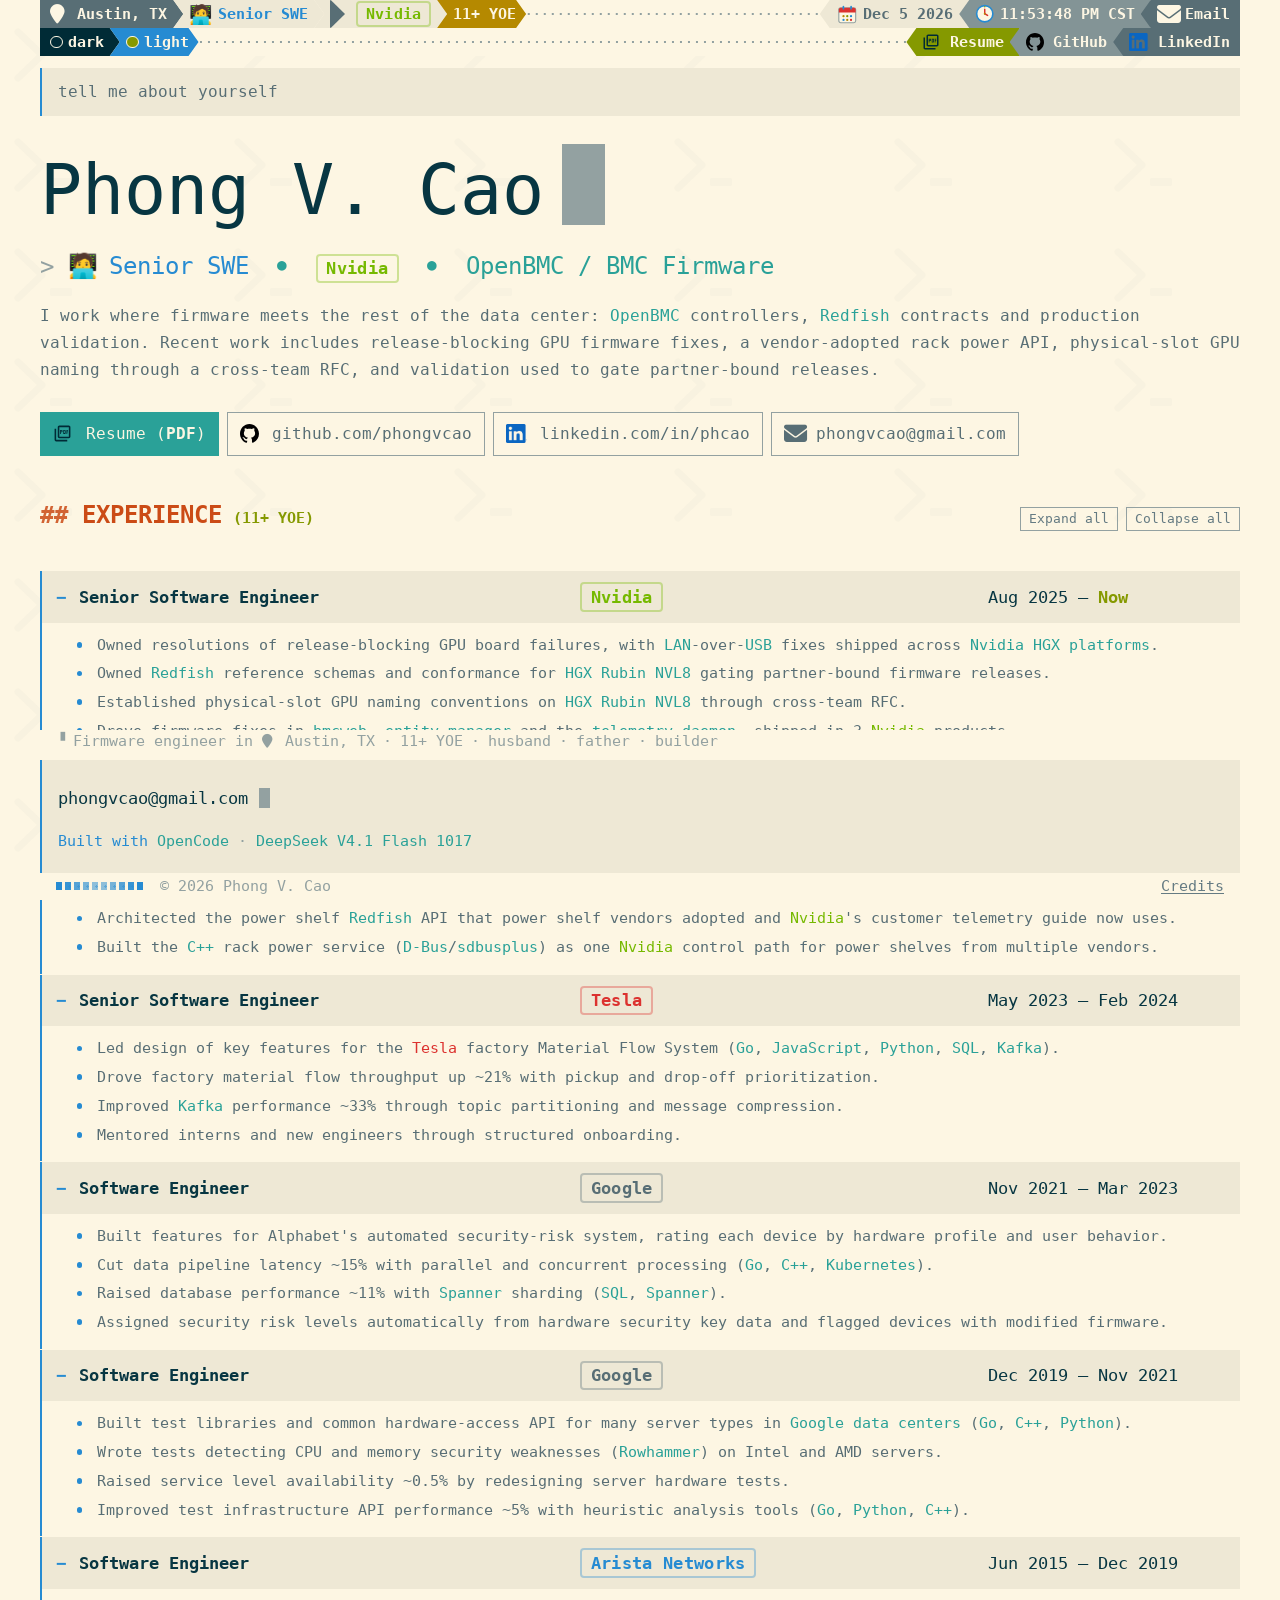
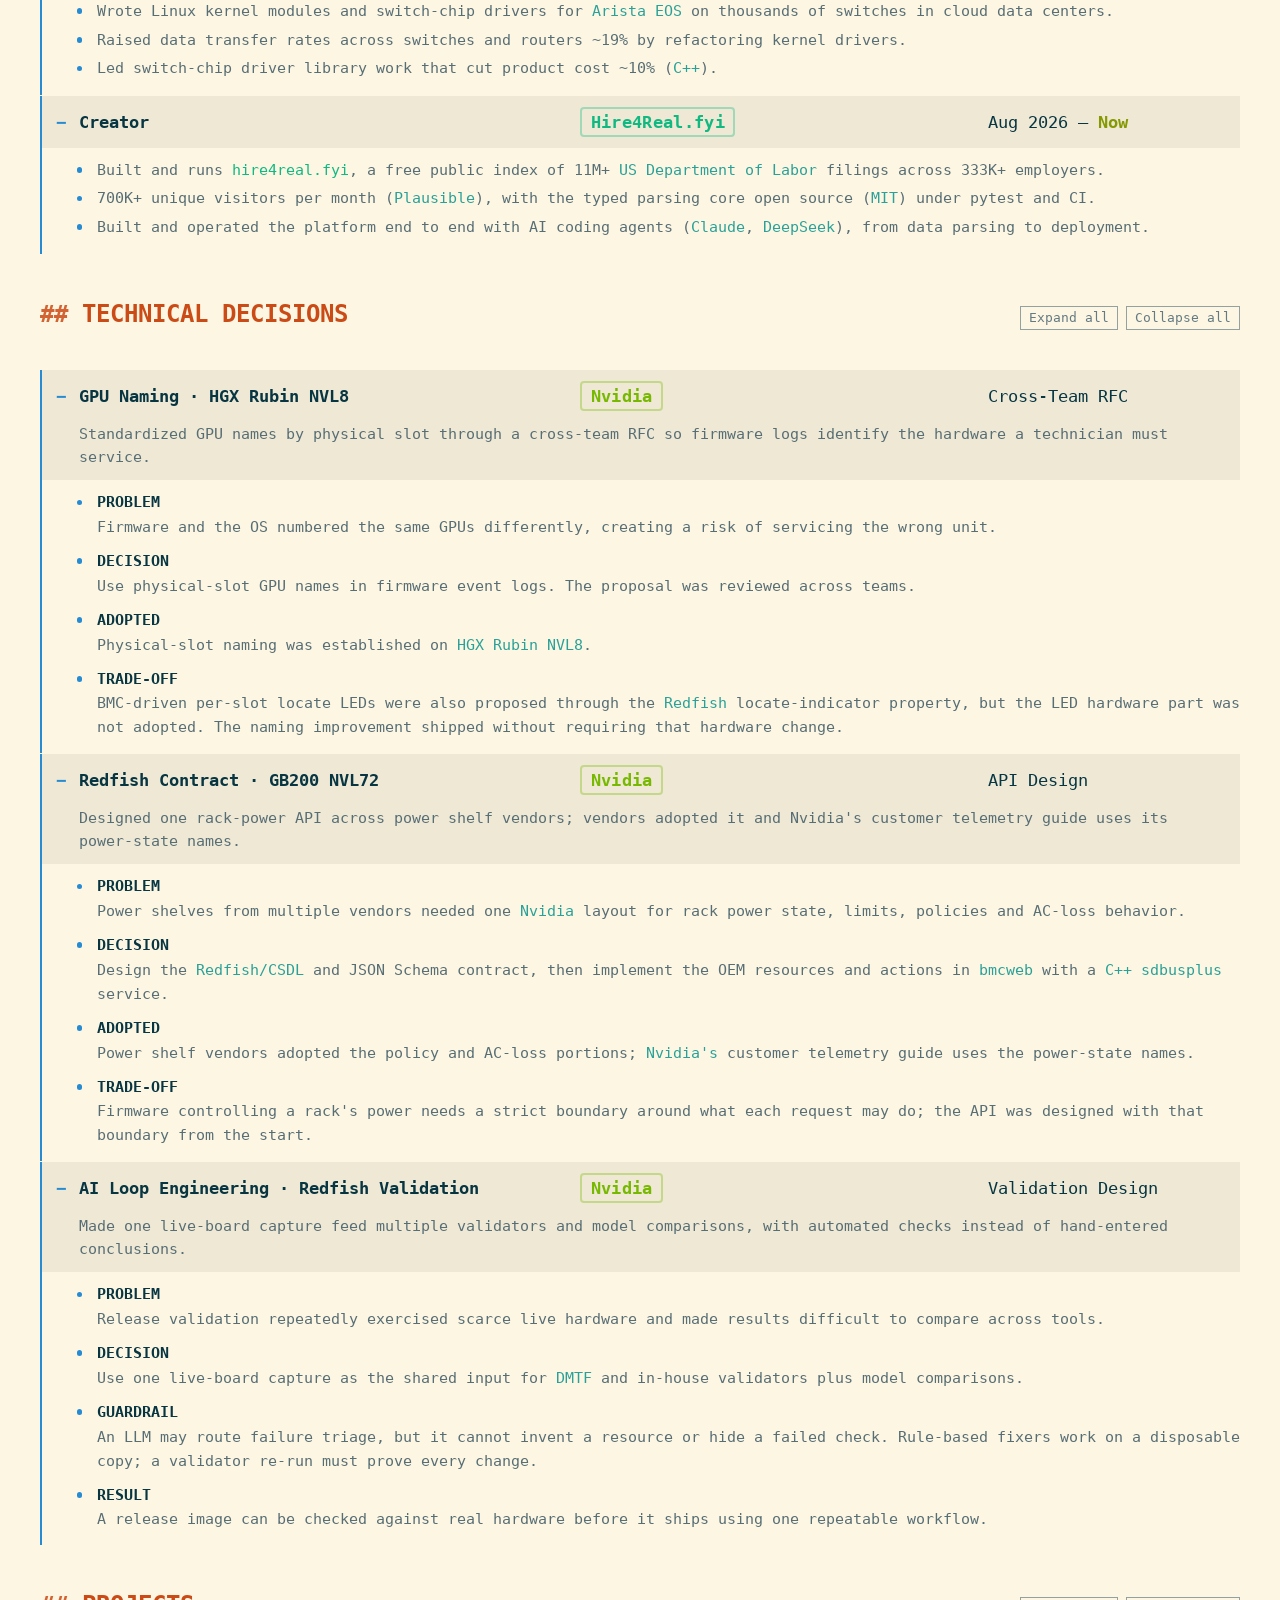
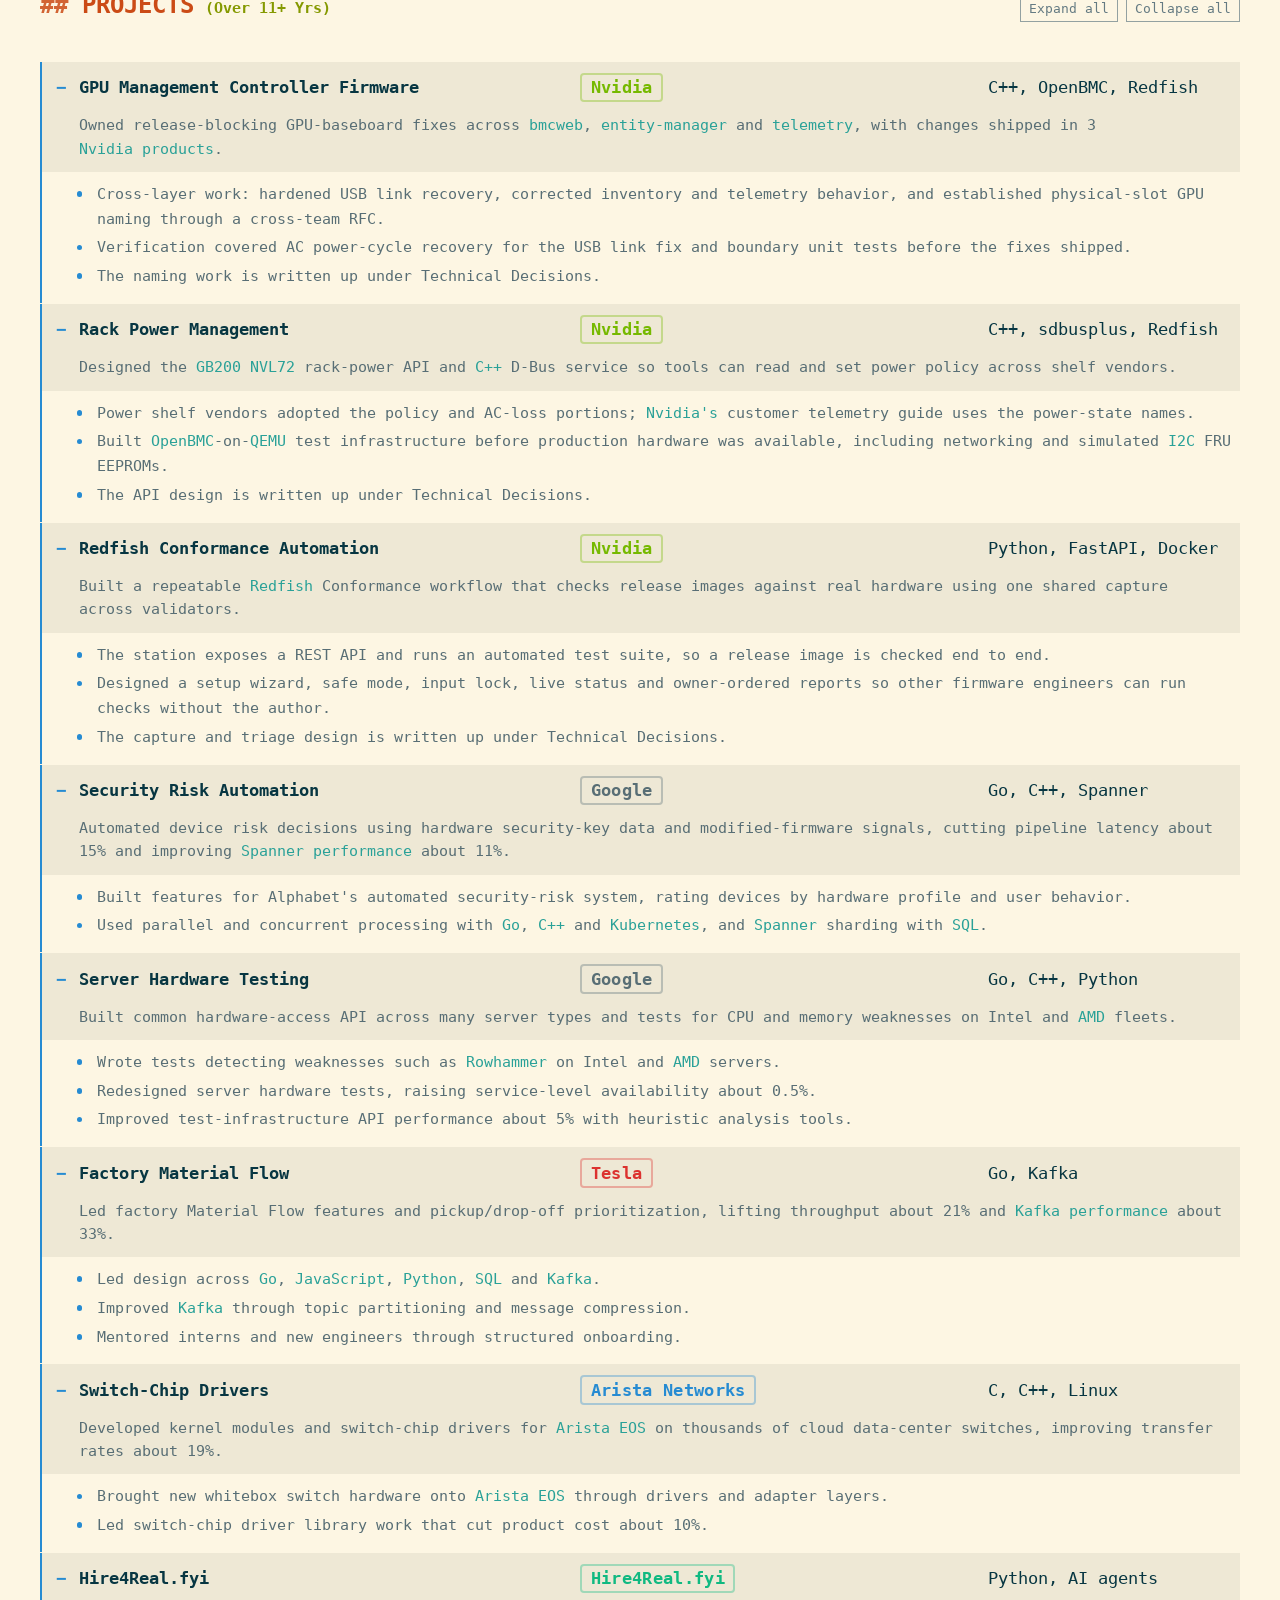
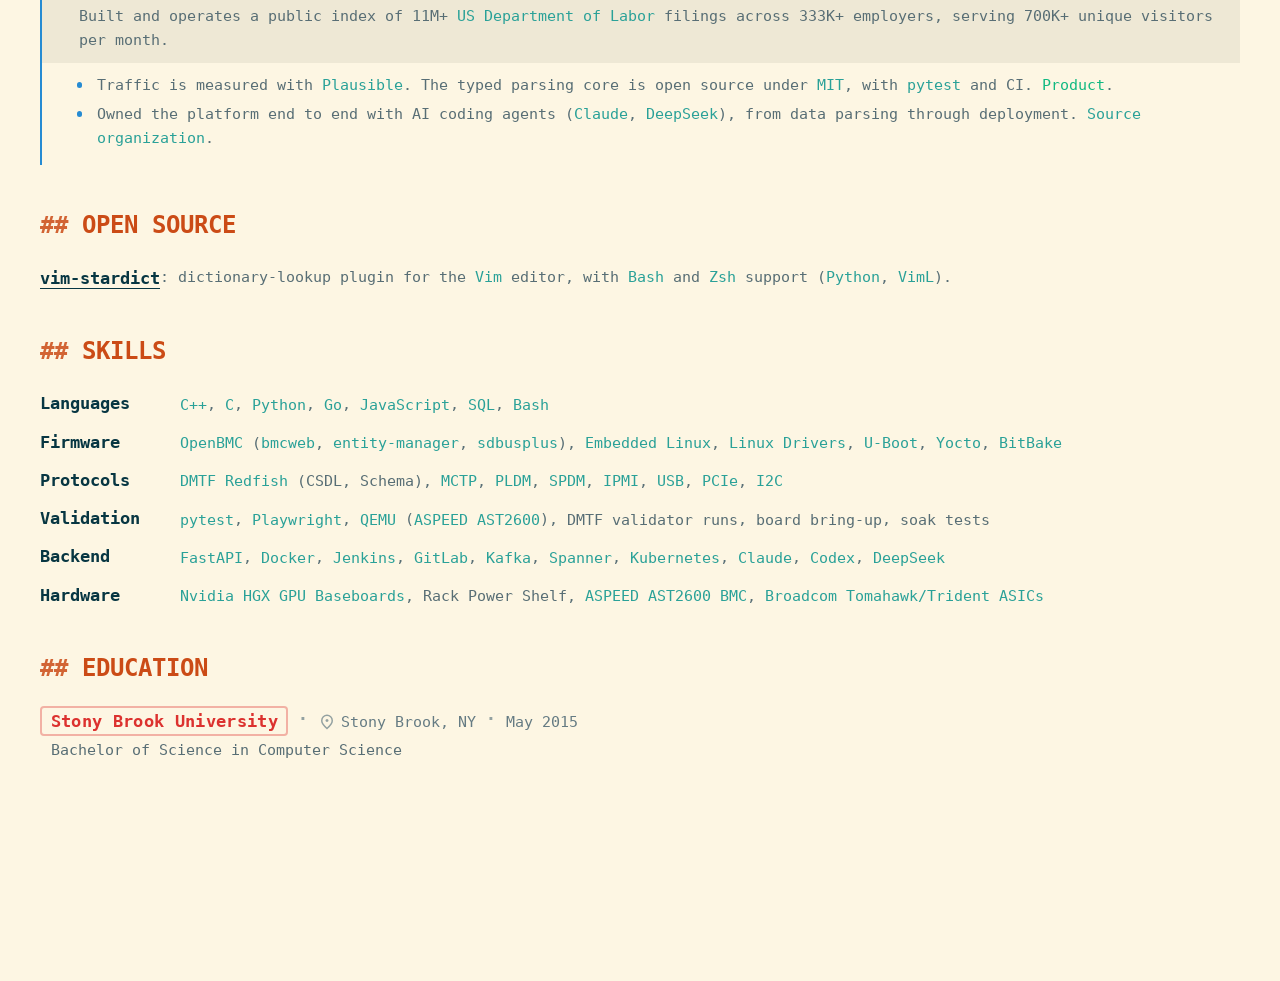
==== commit d7a59455: "site: every company chip is the headliner size .chip was font-size: 1em, so the hero chip ran at the" ====
--- a/index.html
+++ b/index.html
@@ -30,7 +30,7 @@
   <meta name="twitter:image" content="https://phongvcao.com/assets/og-image.png">
   <meta name="twitter:image:alt" content="Phong V. Cao — Senior Software Engineer, BMC and OpenBMC firmware">
   <link rel="icon" id="favicon" href="assets/favicon.svg" type="image/svg+xml">
-  <link rel="stylesheet" href="styles.css?v=20261127w">
+  <link rel="stylesheet" href="styles.css?v=20261127x">
   <script type="application/ld+json">
   {
     "@context": "https://schema.org",
--- a/styles.css
+++ b/styles.css
@@ -868,13 +868,14 @@
 }
 
 /* Company rows use text chips. One size, one shape, one colour per company;
-   the border is the text colour at 35%. */
+   the border is the text colour at 35%. The chip text is the headliner
+   size (1.0625rem = 17px) wherever the chip sits. */
 .chip {
   display: inline-flex;
   align-items: center;
   white-space: nowrap;
   font-family: var(--mono);
-  font-size: 1em; /* the chip text is the headliner text size */
+  font-size: 1.0625rem; /* the headliner text size, wherever the chip sits */
   font-weight: 700;
   letter-spacing: 0.02em;
   text-transform: none;
@@ -1136,7 +1137,9 @@
 
 .edu-degree {
   margin: 0;
-  padding-left: calc(0.5em + 2px);
+  /* The school chip pads half its own 1.0625rem text plus the 2px border;
+     the degree line starts on the chip's text, not its border. */
+  padding-left: calc(0.53125rem + 2px);
   color: var(--base1);
   font-size: 0.9375rem;
 }
@@ -1376,6 +1379,10 @@
   margin-left: auto;
 }
 
+.pl-seg .chip {
+  font-size: 1em; /* the bar keeps its own text size */
+}
+
 .pl-seg {
   position: relative;
   display: inline-flex;
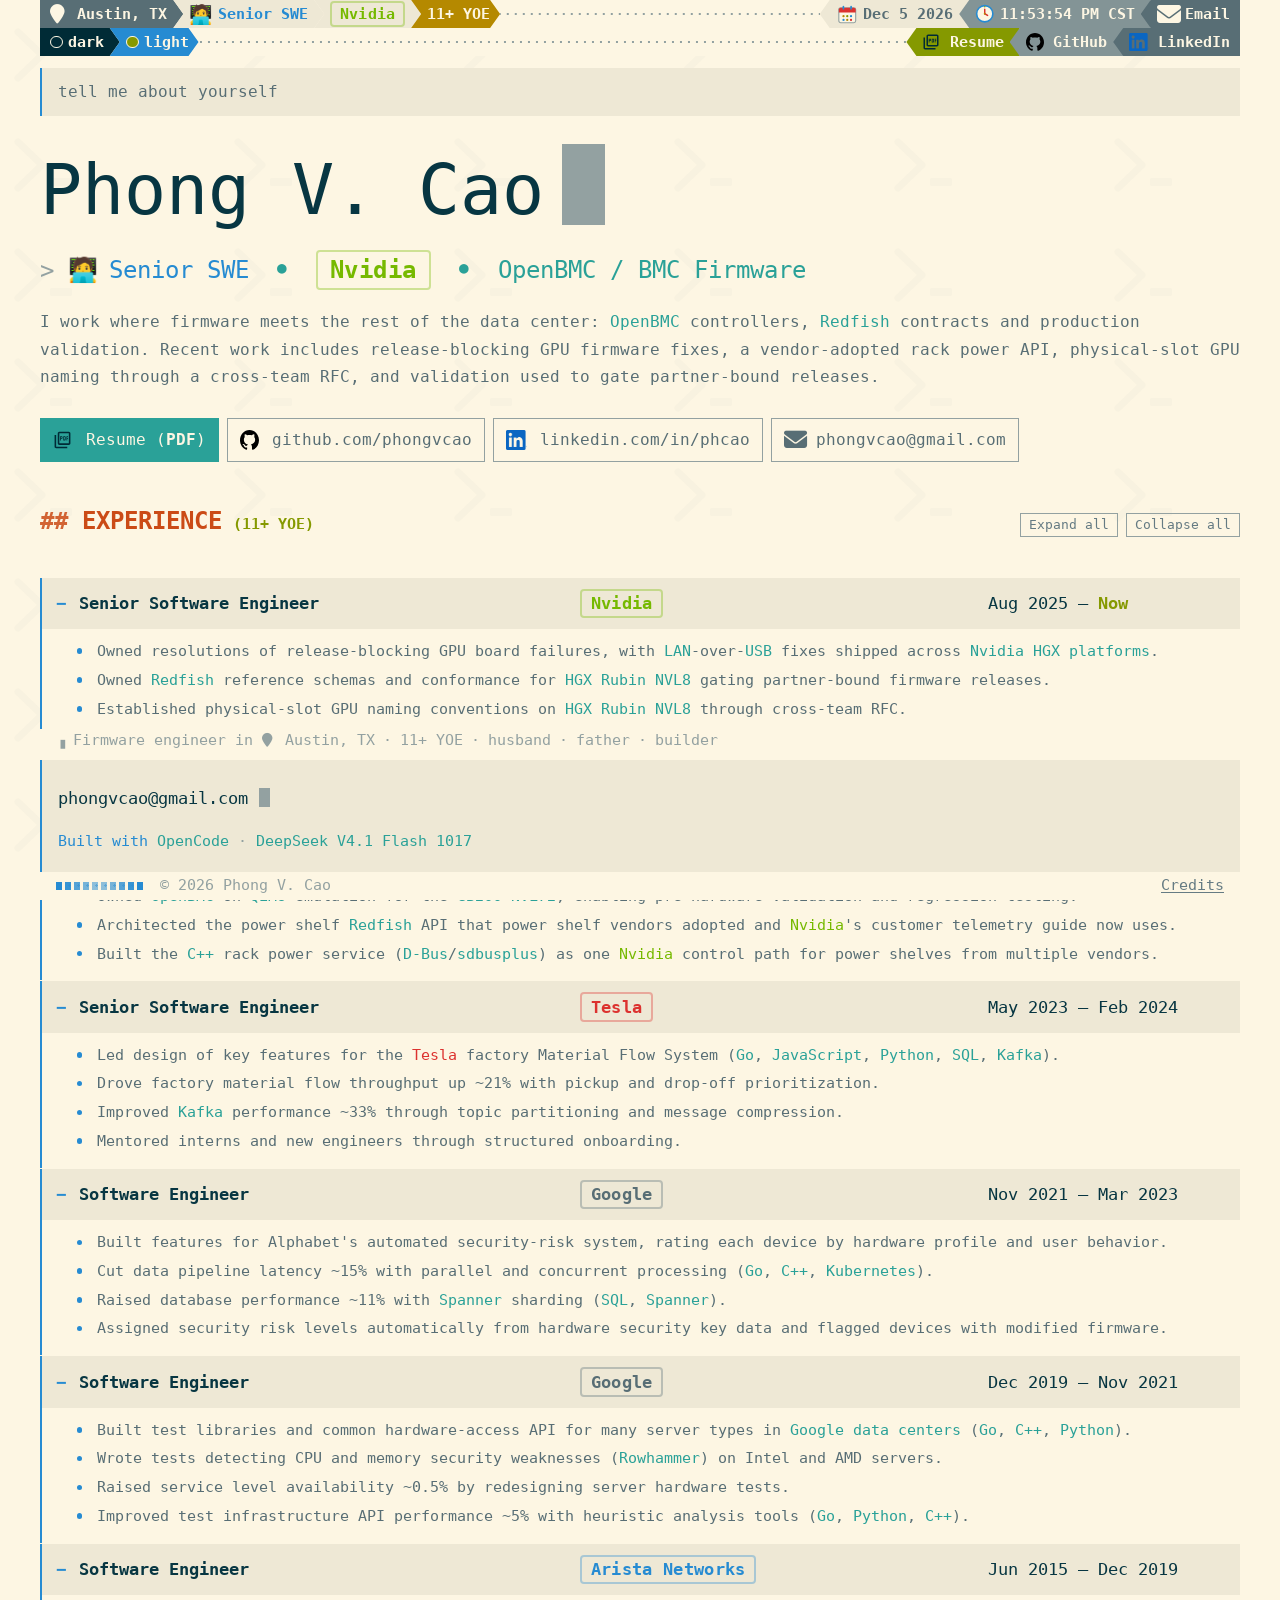
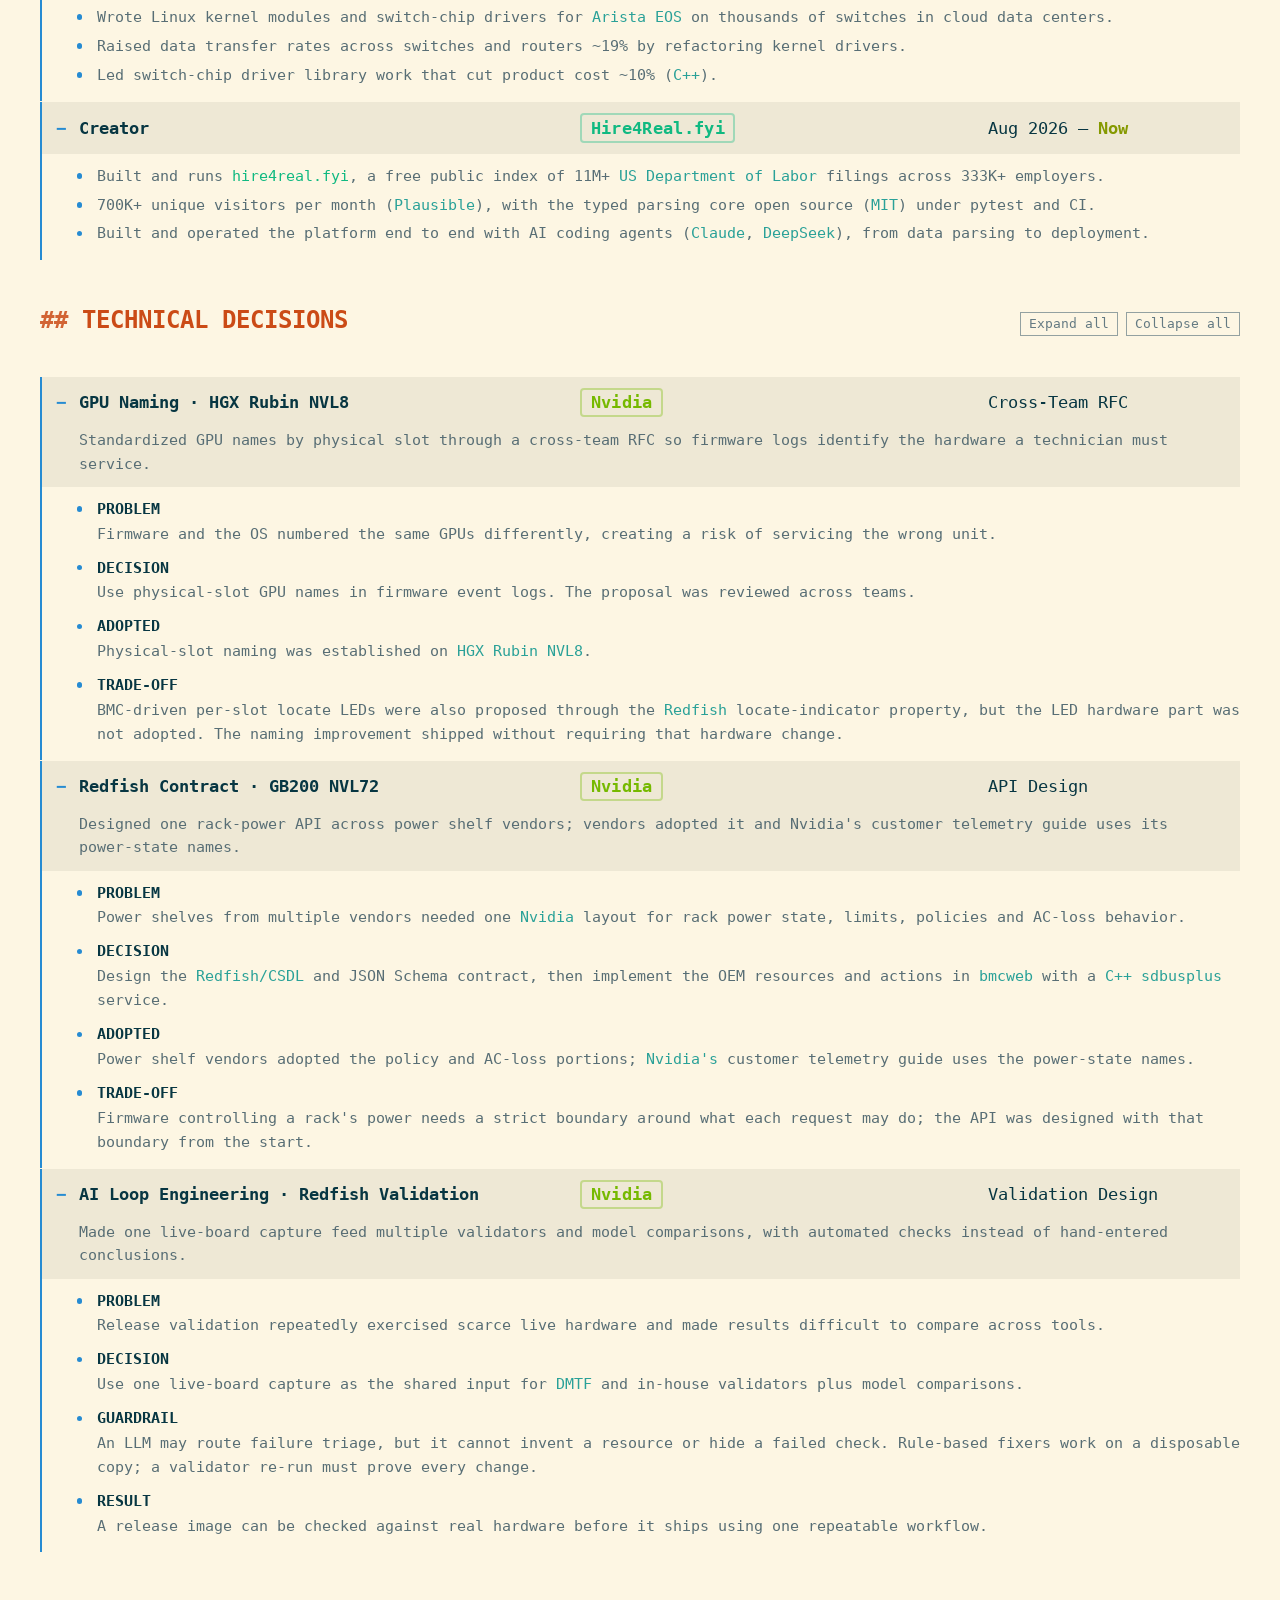
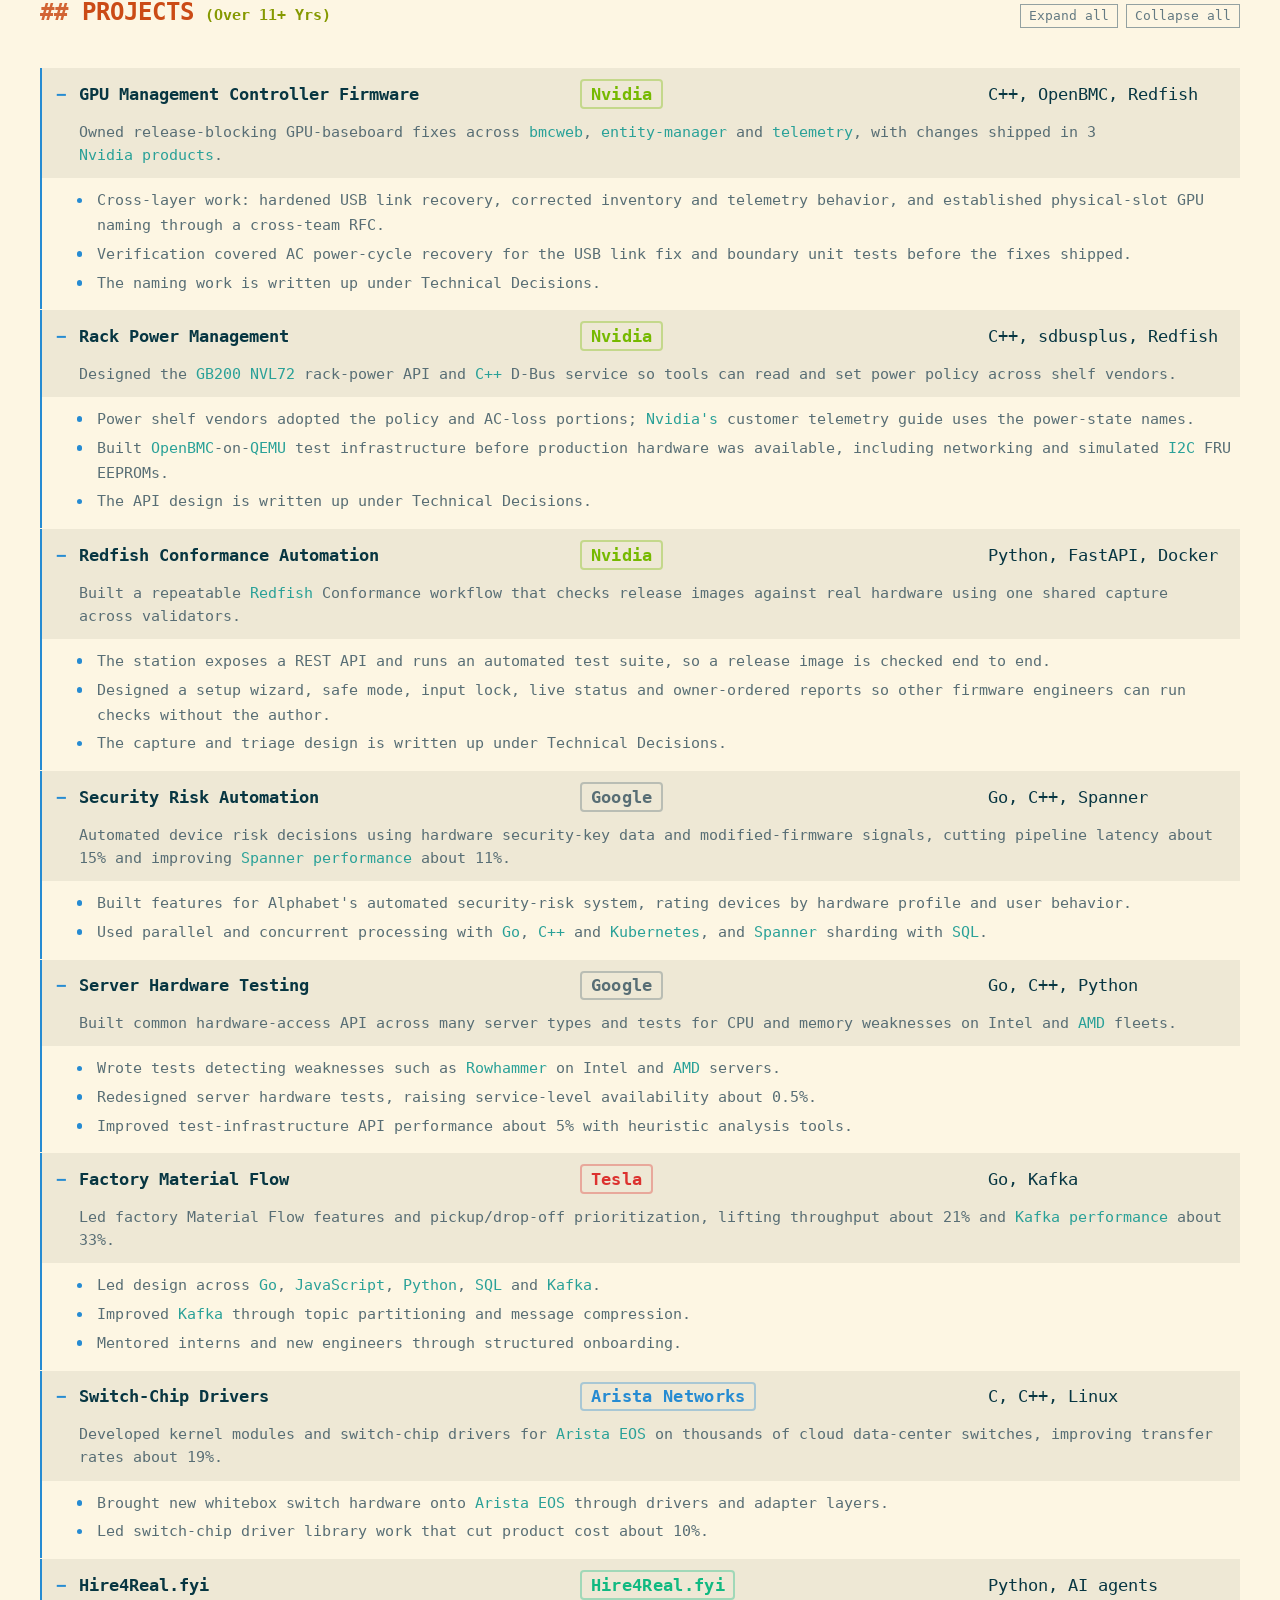
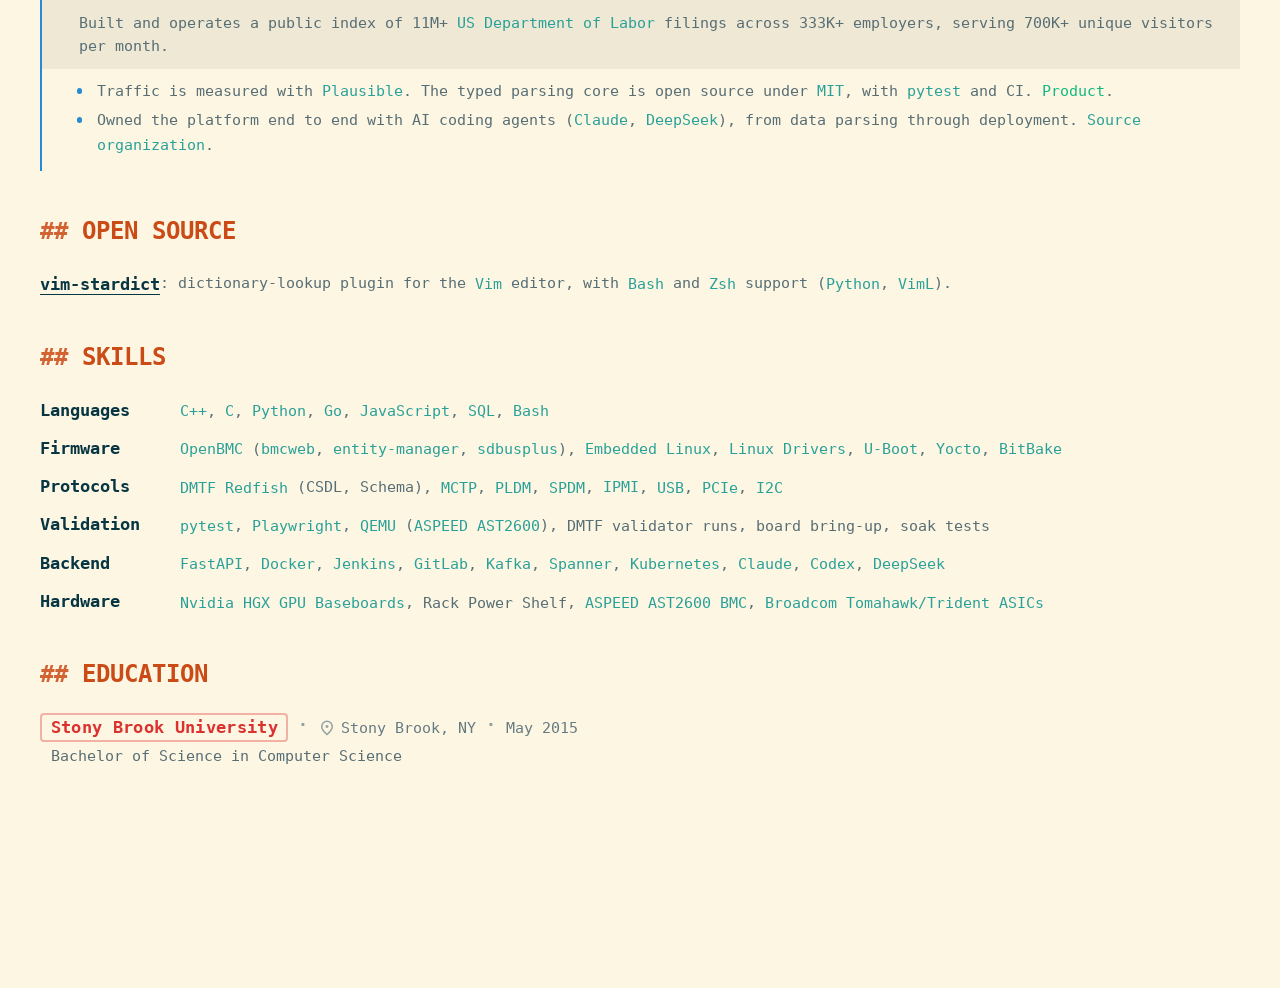
==== commit bf1b89f0: "site: drop the grey powerline divider, hero chip back to hero size - The grey solid divider between " ====
--- a/index.html
+++ b/index.html
@@ -30,7 +30,7 @@
   <meta name="twitter:image" content="https://phongvcao.com/assets/og-image.png">
   <meta name="twitter:image:alt" content="Phong V. Cao — Senior Software Engineer, BMC and OpenBMC firmware">
   <link rel="icon" id="favicon" href="assets/favicon.svg" type="image/svg+xml">
-  <link rel="stylesheet" href="styles.css?v=20261127x">
+  <link rel="stylesheet" href="styles.css?v=20261127y">
   <script type="application/ld+json">
   {
     "@context": "https://schema.org",
@@ -92,7 +92,7 @@
         
         
         <a class="pl-seg pl-dir pl-hide-sm" href="#experience-title" title="Experience"><span class="pl-icon pl-emoji" aria-hidden="true">🧑‍💻</span>Senior SWE</a>
-        <a class="pl-seg pl-vcs" href="https://www.nvidia.com/" target="_blank" rel="noopener" title="Nvidia"><svg class="pl-div" viewBox="0 0 1306 2406" aria-hidden="true" focusable="false"><path d="M0 0H87L1306 1202L87 2406H0Z"/></svg><span class="chip chip--nvidia">Nvidia</span></a>
+        <a class="pl-seg pl-vcs" href="https://www.nvidia.com/" target="_blank" rel="noopener" title="Nvidia"><span class="chip chip--nvidia">Nvidia</span></a>
         <a class="pl-seg pl-context" href="#education-title" data-since="2015-06-01" data-template="{n}+ YOE" title="Years of experience">11+ YOE</a>
       </div>
       <span class="pl-fill" aria-hidden="true"></span>
--- a/styles.css
+++ b/styles.css
@@ -1383,6 +1383,12 @@
   font-size: 1em; /* the bar keeps its own text size */
 }
 
+/* The hero chip follows the hero line, so its box matches the words
+   around it. */
+.role .chip {
+  font-size: 1em;
+}
+
 .pl-seg {
   position: relative;
   display: inline-flex;
@@ -1536,16 +1542,6 @@
   margin-right: 0.28em;
 }
 
-/* tmuxline's powerline divider, U+E0B0: the solid right arrow, drawn in the
-   Austin, TX grey so the seam between the two base02 segments stays visible. */
-.pl-div {
-  flex: none;
-  width: 15px;
-  height: 28px;
-  margin: 0 6px 0 0;
-  fill: var(--base1);
-}
-
 .pl-fill {
   flex: 1;
   min-width: 16px;
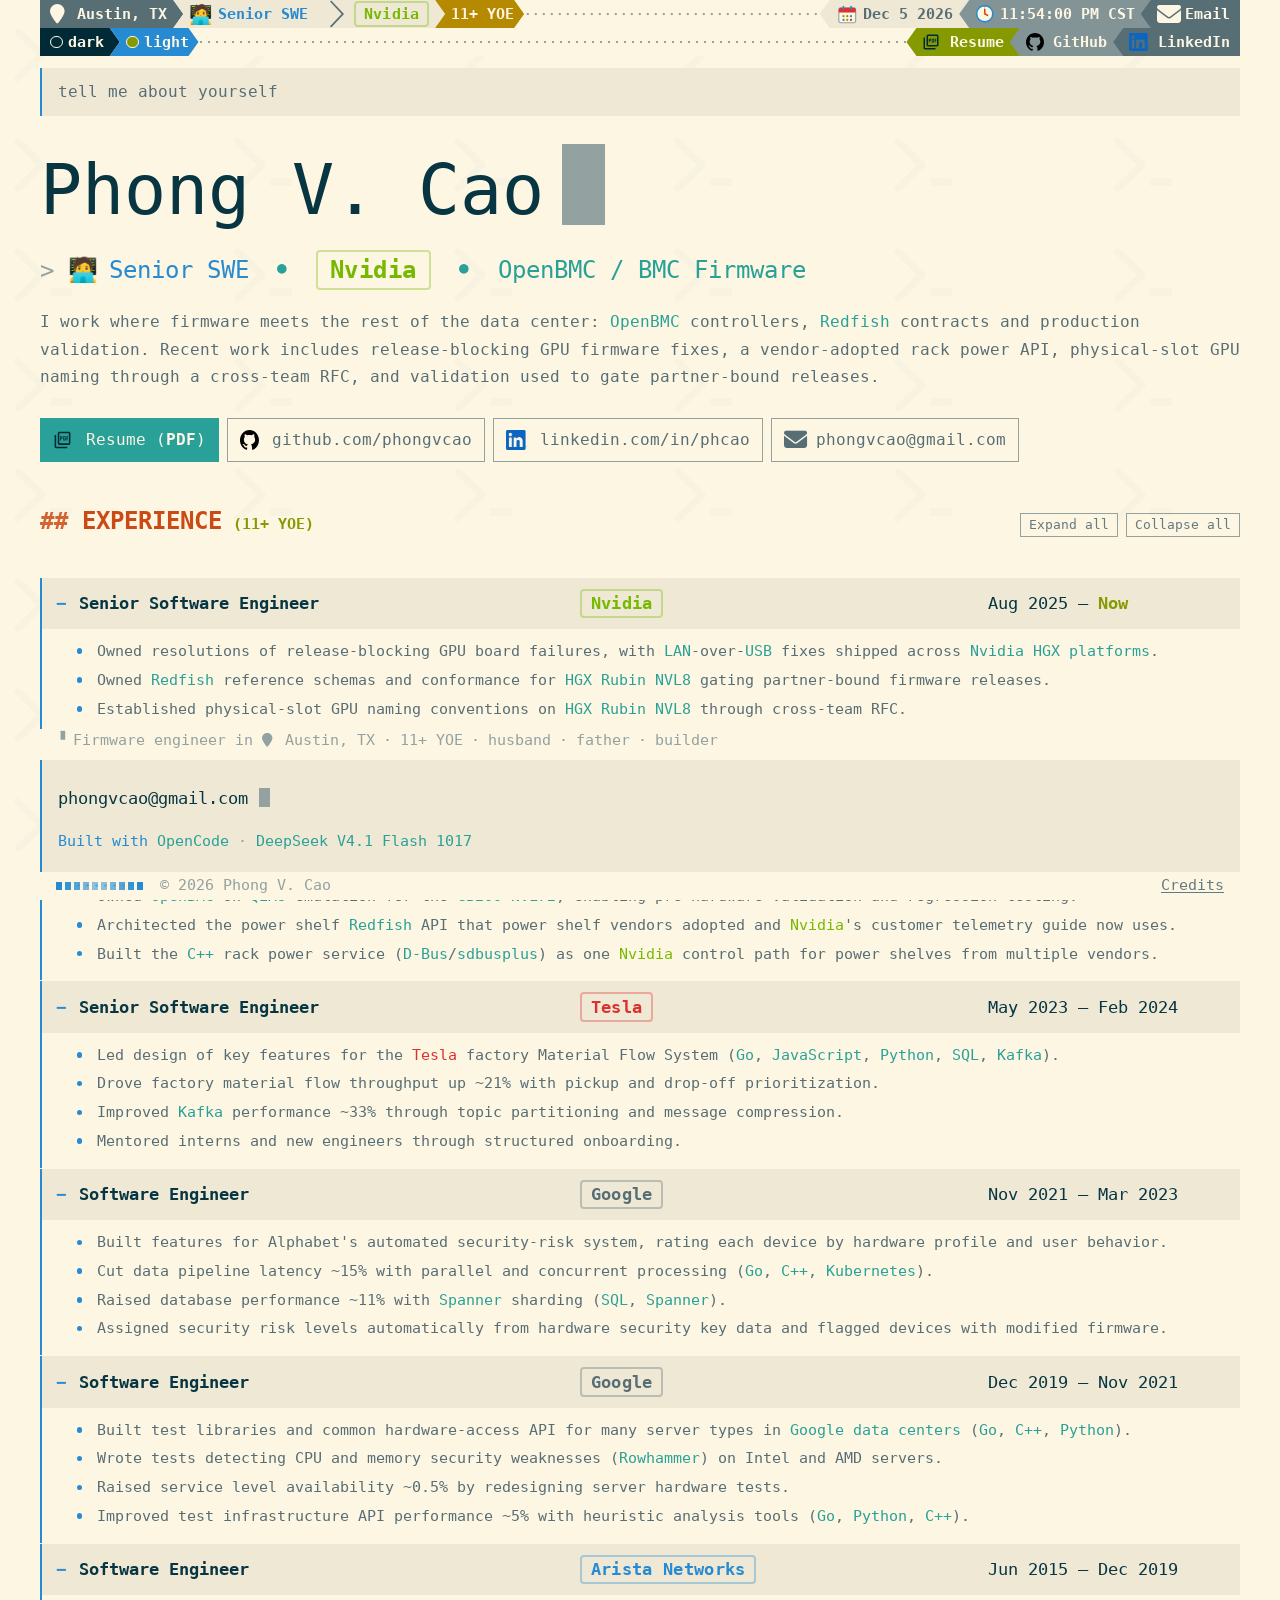
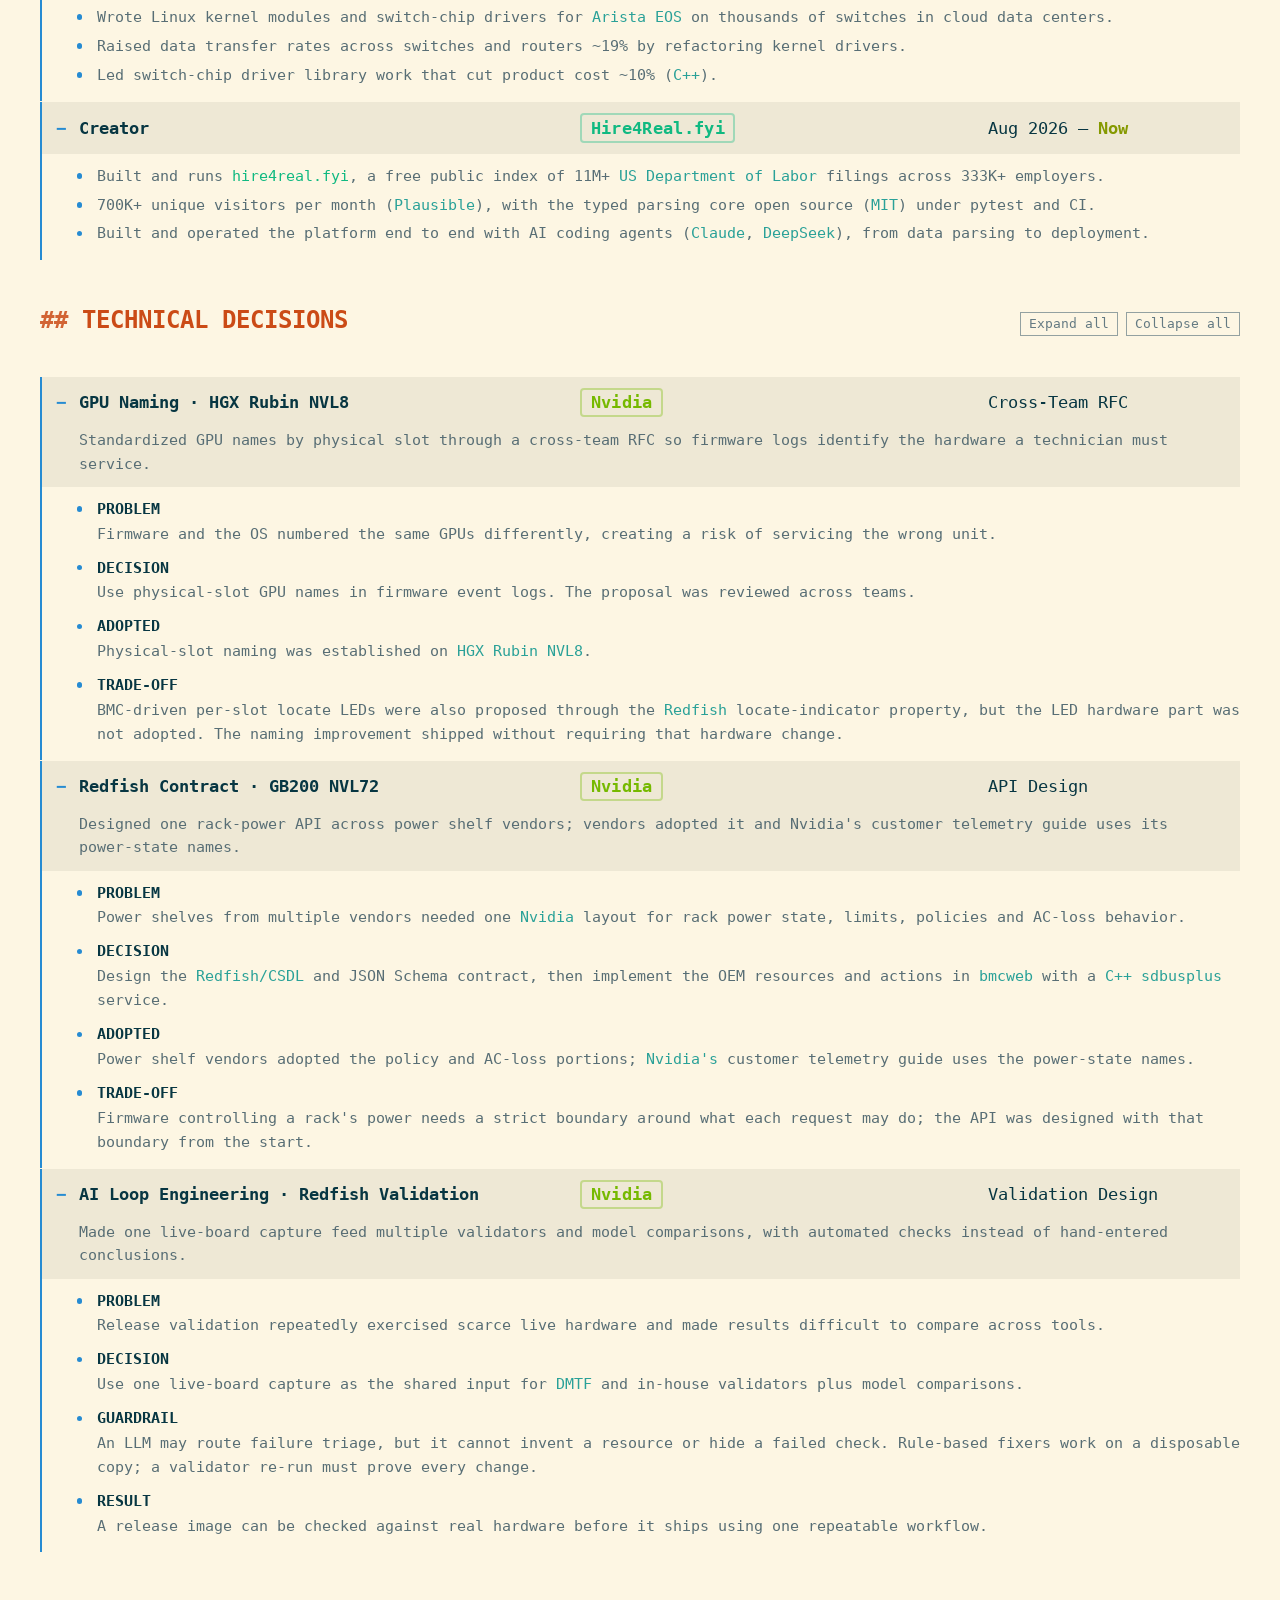
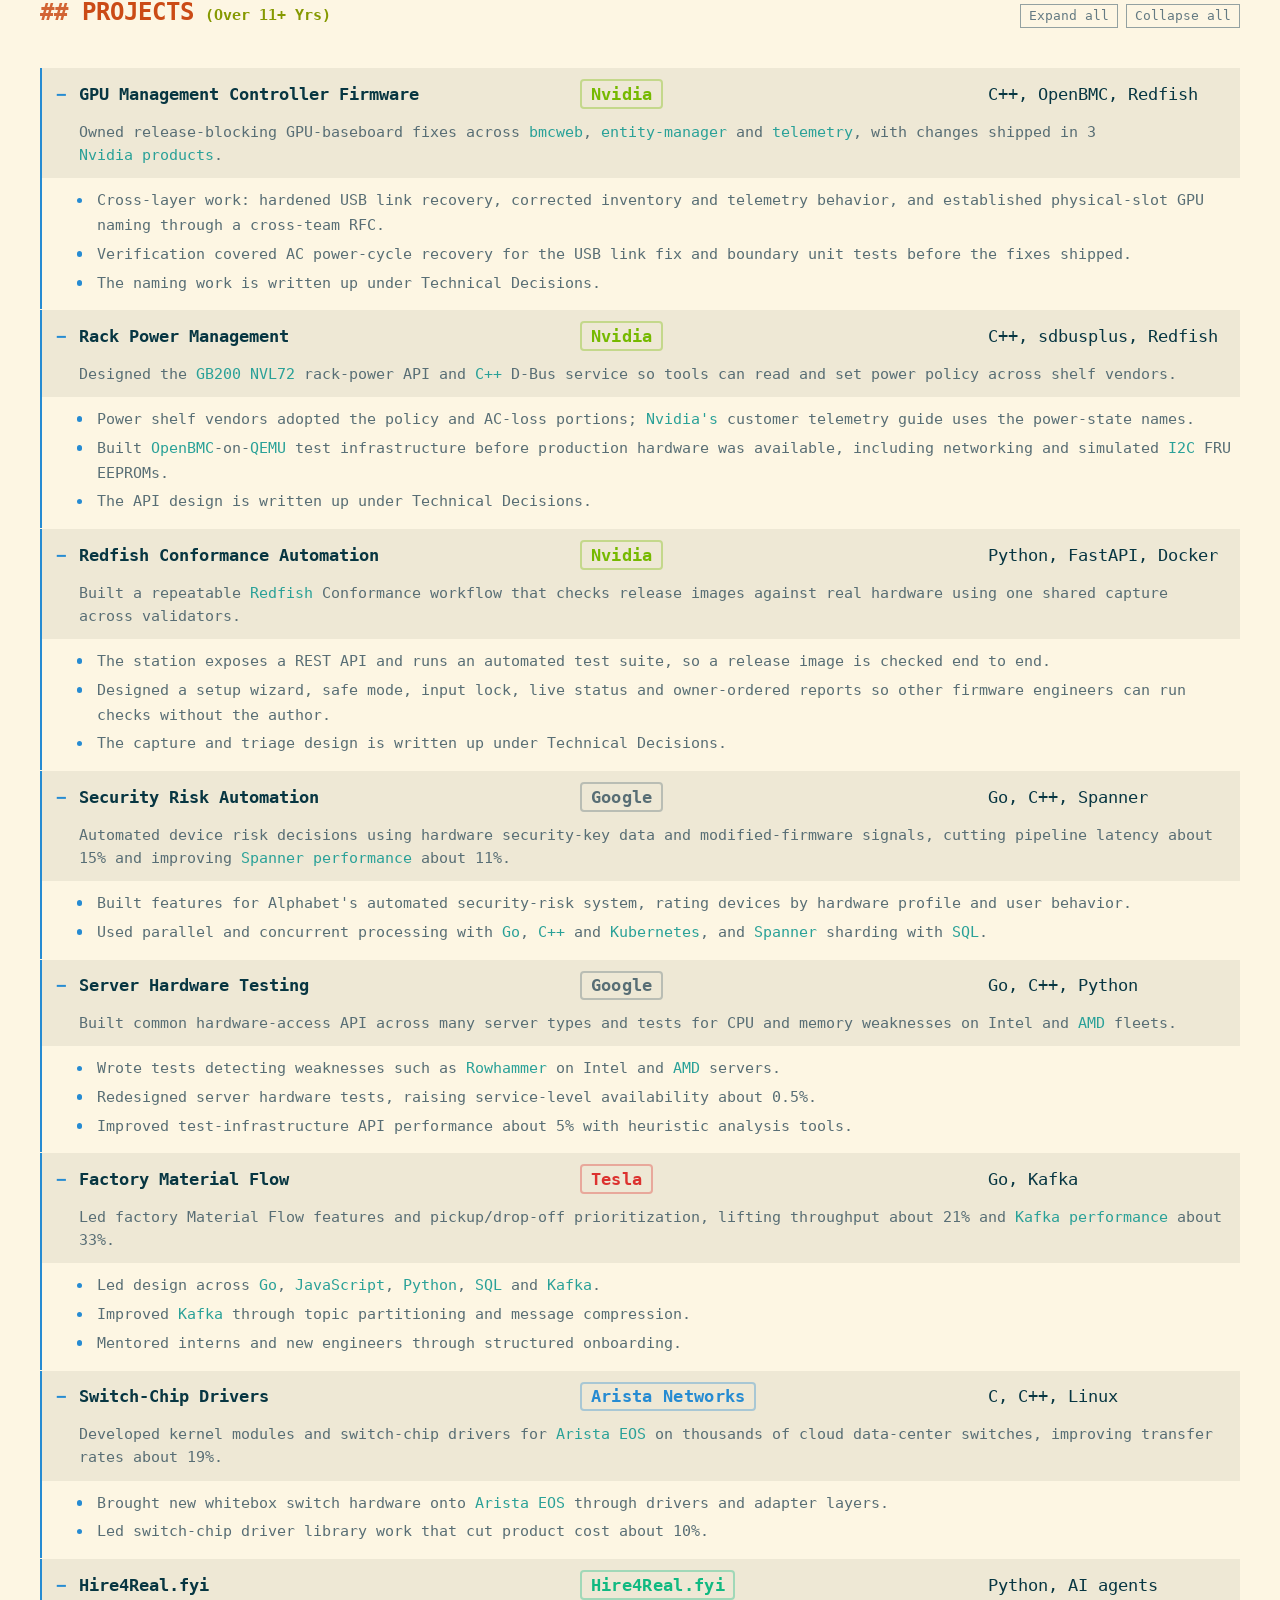
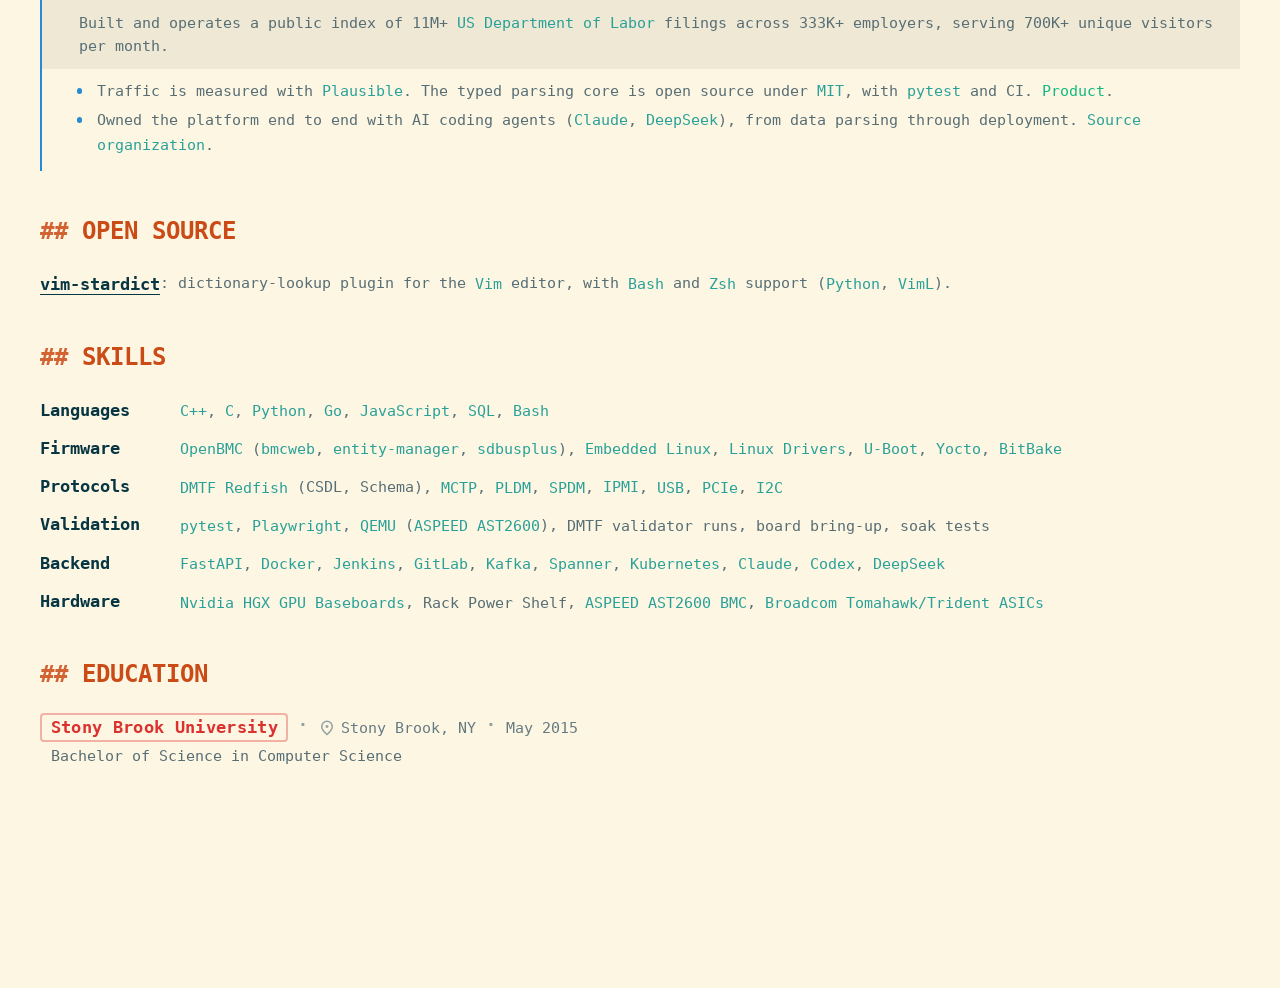
==== commit ac99b9f0: "site: tmuxline's thin separator between Senior SWE and Nvidia ~/.tmuxline.conf splits two areas that" ====
--- a/index.html
+++ b/index.html
@@ -30,7 +30,7 @@
   <meta name="twitter:image" content="https://phongvcao.com/assets/og-image.png">
   <meta name="twitter:image:alt" content="Phong V. Cao — Senior Software Engineer, BMC and OpenBMC firmware">
   <link rel="icon" id="favicon" href="assets/favicon.svg" type="image/svg+xml">
-  <link rel="stylesheet" href="styles.css?v=20261127y">
+  <link rel="stylesheet" href="styles.css?v=20261127z">
   <script type="application/ld+json">
   {
     "@context": "https://schema.org",
@@ -92,7 +92,7 @@
         
         
         <a class="pl-seg pl-dir pl-hide-sm" href="#experience-title" title="Experience"><span class="pl-icon pl-emoji" aria-hidden="true">🧑‍💻</span>Senior SWE</a>
-        <a class="pl-seg pl-vcs" href="https://www.nvidia.com/" target="_blank" rel="noopener" title="Nvidia"><span class="chip chip--nvidia">Nvidia</span></a>
+        <a class="pl-seg pl-vcs" href="https://www.nvidia.com/" target="_blank" rel="noopener" title="Nvidia"><svg class="pl-thin" viewBox="0 0 1233 2384" aria-hidden="true" focusable="false"><path d="M0 101 106 0 1233 1191 106 2384 0 2281 1026 1191Z"/></svg><span class="chip chip--nvidia">Nvidia</span></a>
         <a class="pl-seg pl-context" href="#education-title" data-since="2015-06-01" data-template="{n}+ YOE" title="Years of experience">11+ YOE</a>
       </div>
       <span class="pl-fill" aria-hidden="true"></span>
--- a/styles.css
+++ b/styles.css
@@ -1383,6 +1383,16 @@
   font-size: 1em; /* the bar keeps its own text size */
 }
 
+/* tmuxline's separator for two areas that share a background: U+E0B1, the
+   thin right arrow, in the segment text colour. */
+.pl-thin {
+  flex: none;
+  width: 14px;
+  height: 28px;
+  margin: 0 5px 0 0;
+  fill: var(--base1);
+}
+
 /* The hero chip follows the hero line, so its box matches the words
    around it. */
 .role .chip {
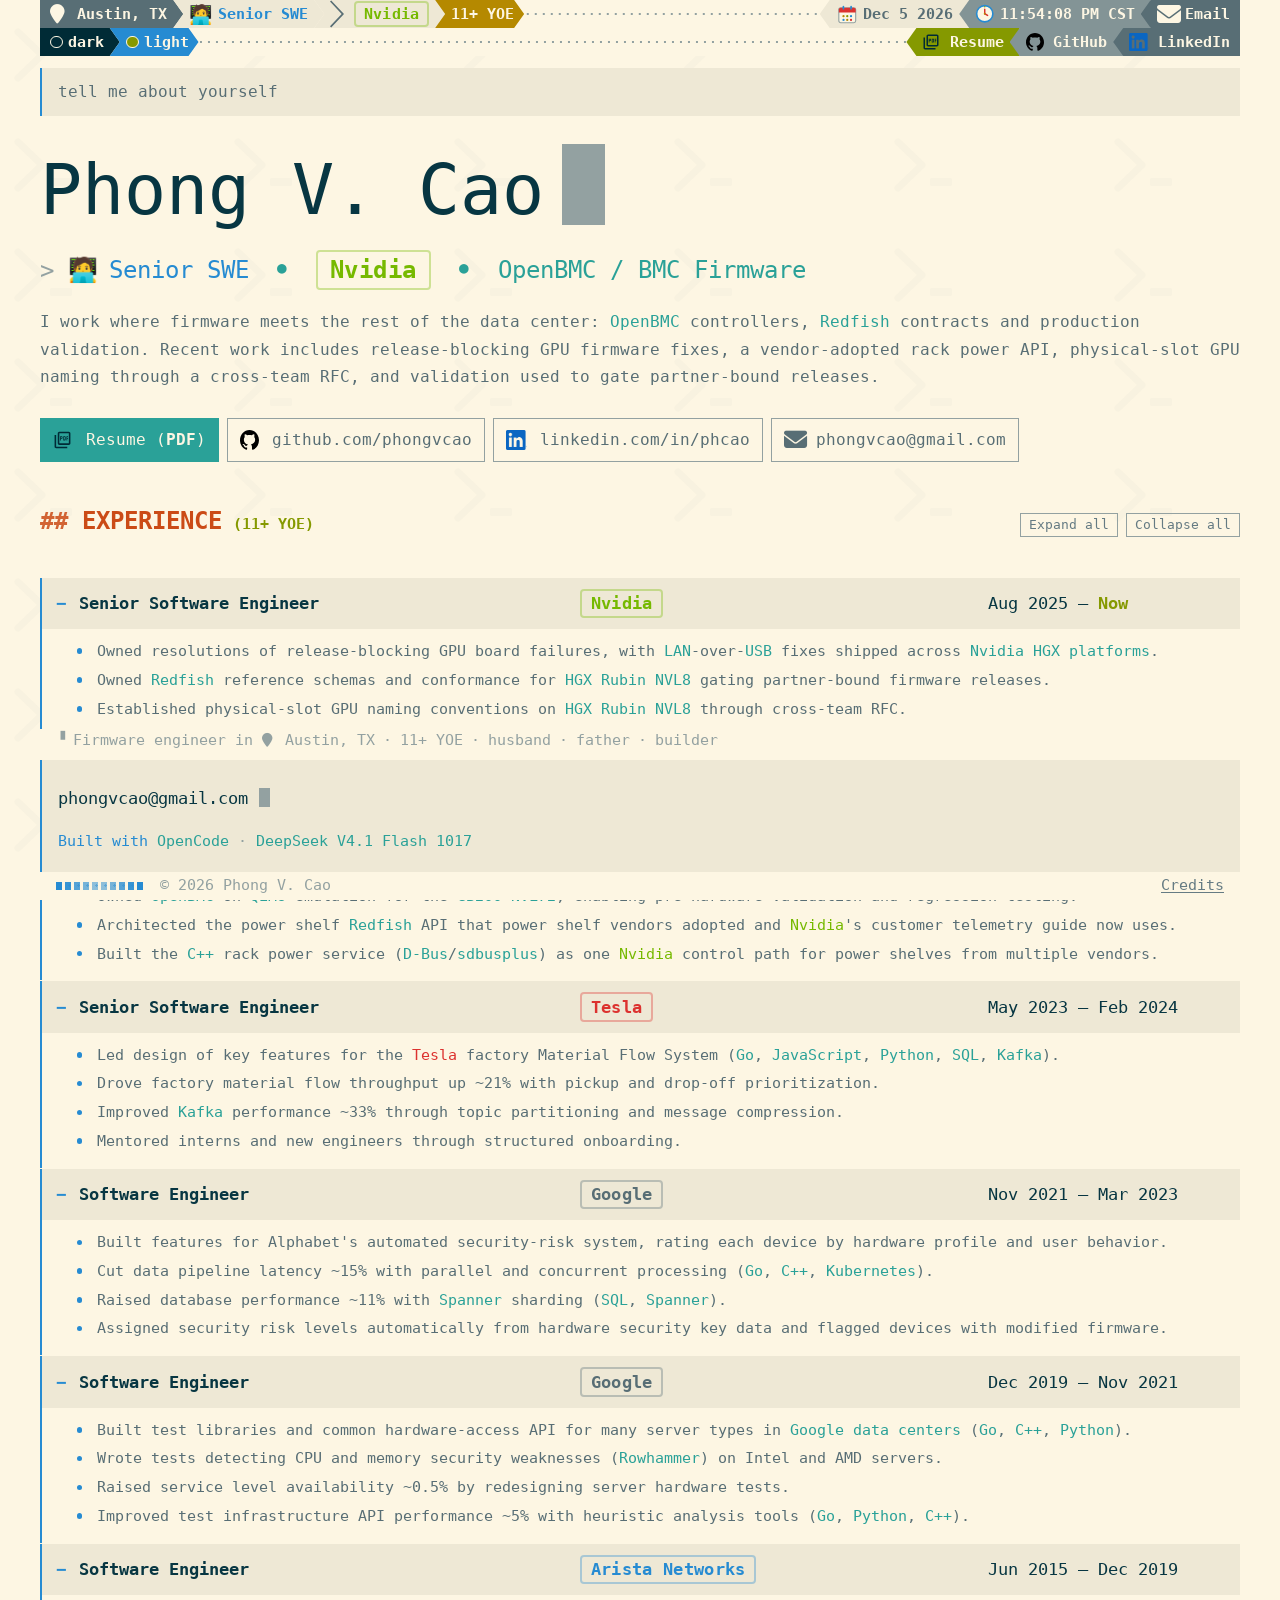
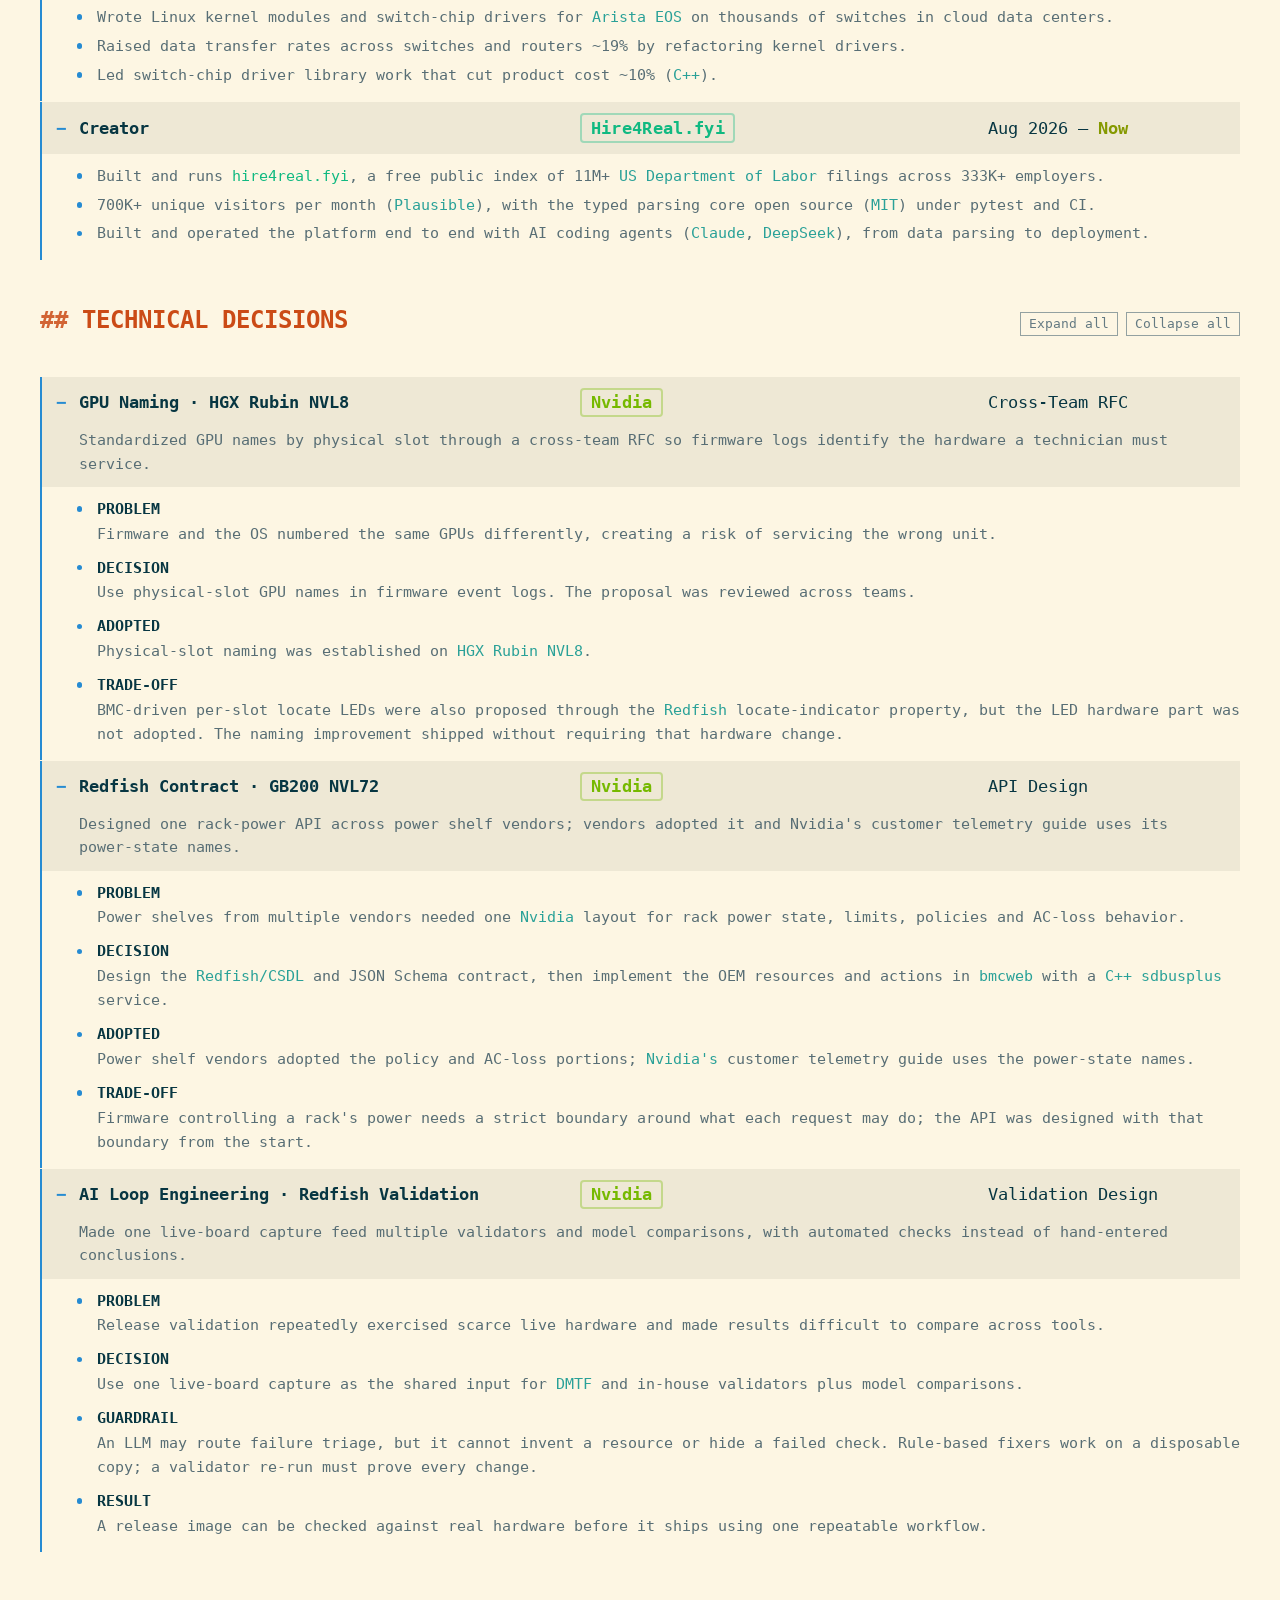
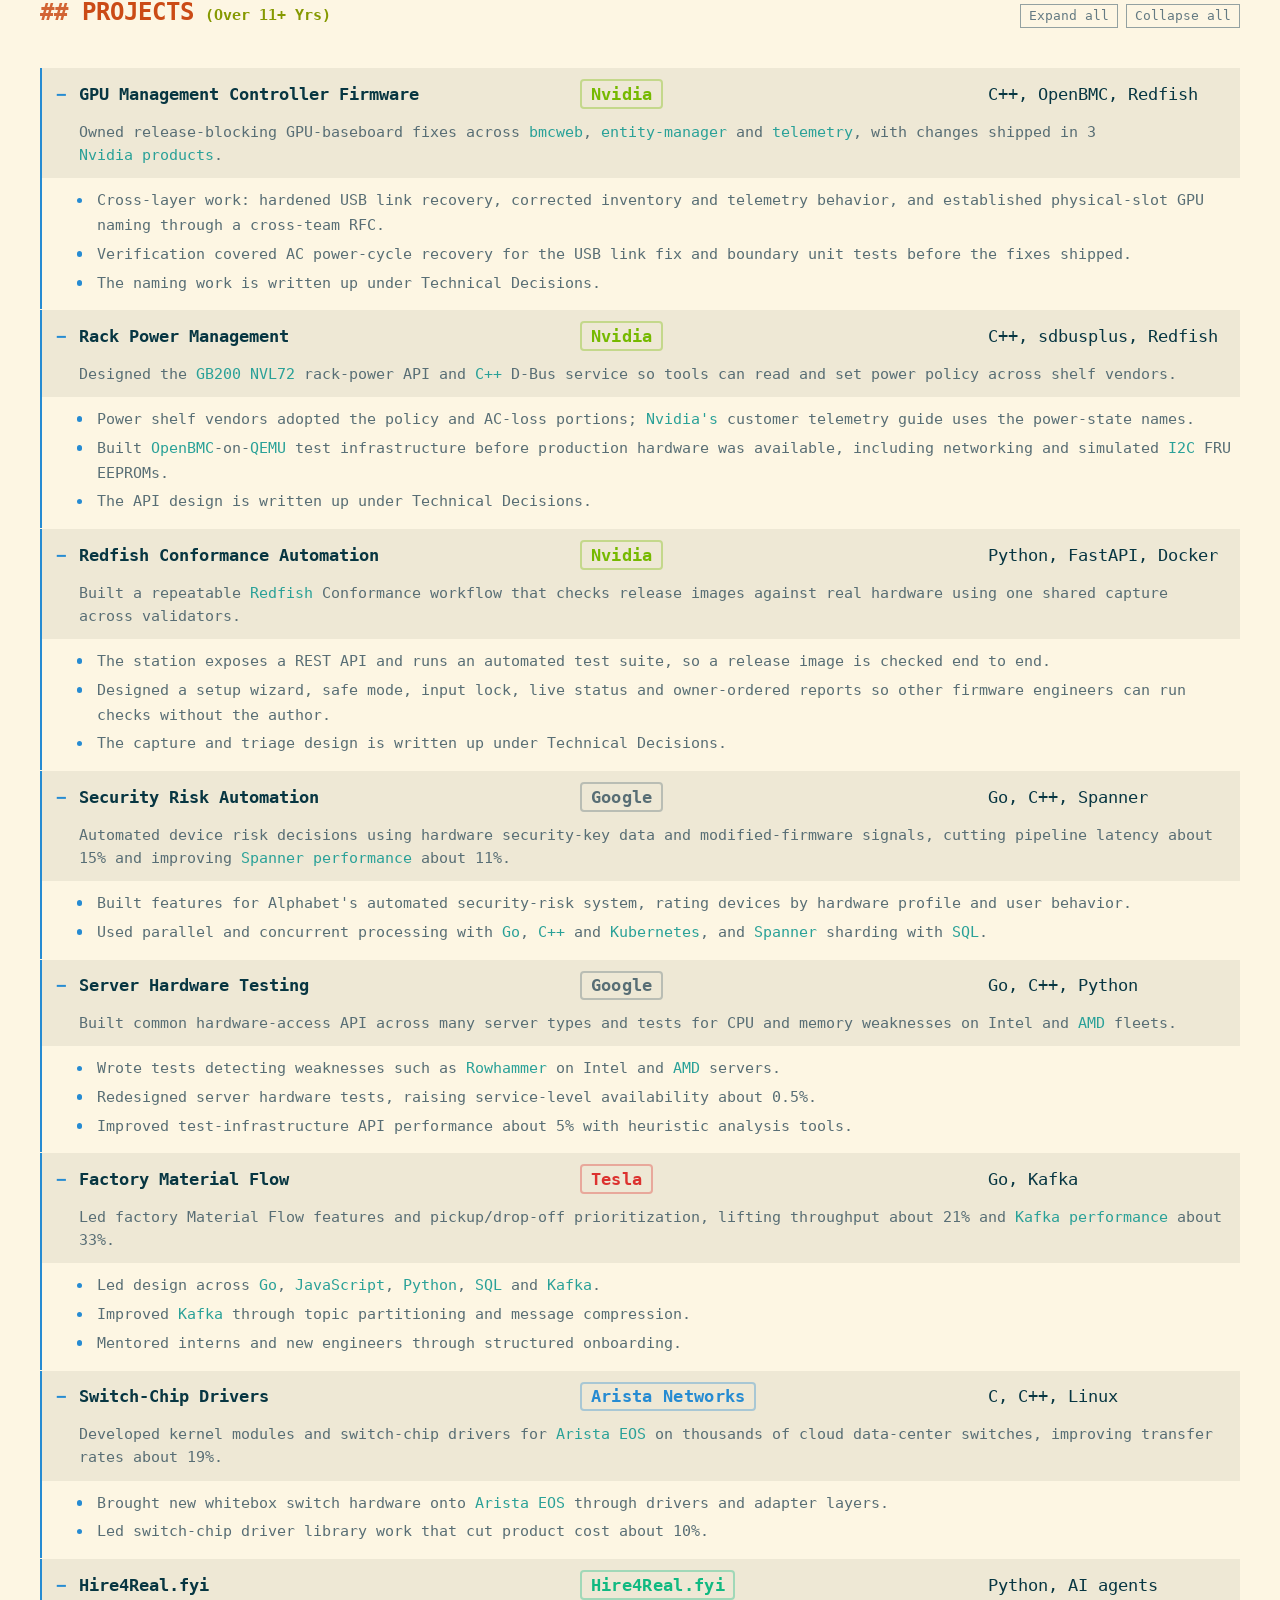
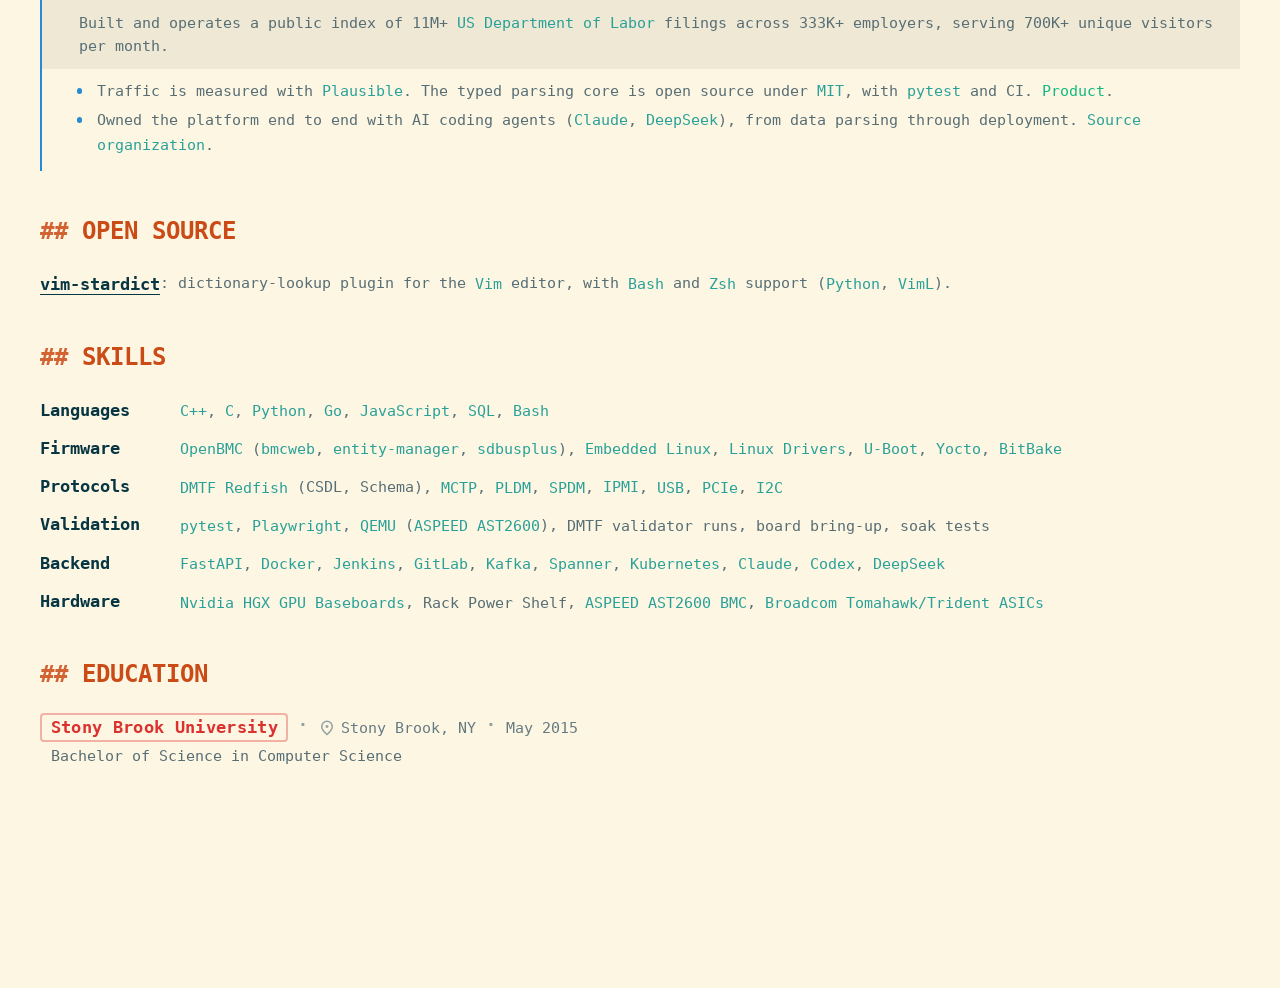
==== commit 445621bc: "site: headliner dates and stacks keep their size on mobile The phone layout dropped the right column" ====
--- a/index.html
+++ b/index.html
@@ -30,7 +30,7 @@
   <meta name="twitter:image" content="https://phongvcao.com/assets/og-image.png">
   <meta name="twitter:image:alt" content="Phong V. Cao — Senior Software Engineer, BMC and OpenBMC firmware">
   <link rel="icon" id="favicon" href="assets/favicon.svg" type="image/svg+xml">
-  <link rel="stylesheet" href="styles.css?v=20261127z">
+  <link rel="stylesheet" href="styles.css?v=20261127aaa">
   <script type="application/ld+json">
   {
     "@context": "https://schema.org",
--- a/styles.css
+++ b/styles.css
@@ -1741,11 +1741,17 @@
   }
 
   /* The company starts on the role text column; the date or tags end at
-     the right edge, so every row header lines up. The dates take the tag
-     size on a phone so long ranges stay on one line with the company. */
+     the right edge, so every row header lines up. Dates and tech stacks
+     keep the headliner size and weight on a phone, and wrap only when a
+     narrow screen cannot hold them on one line. */
   .exp-meta .exp-dates {
     margin-left: auto;
-    font-size: 0.875rem;
+    white-space: normal;
+    text-align: right;
+  }
+
+  .exp-item {
+    min-width: 0;
   }
 
   .exp-meta .exp-dates::before {
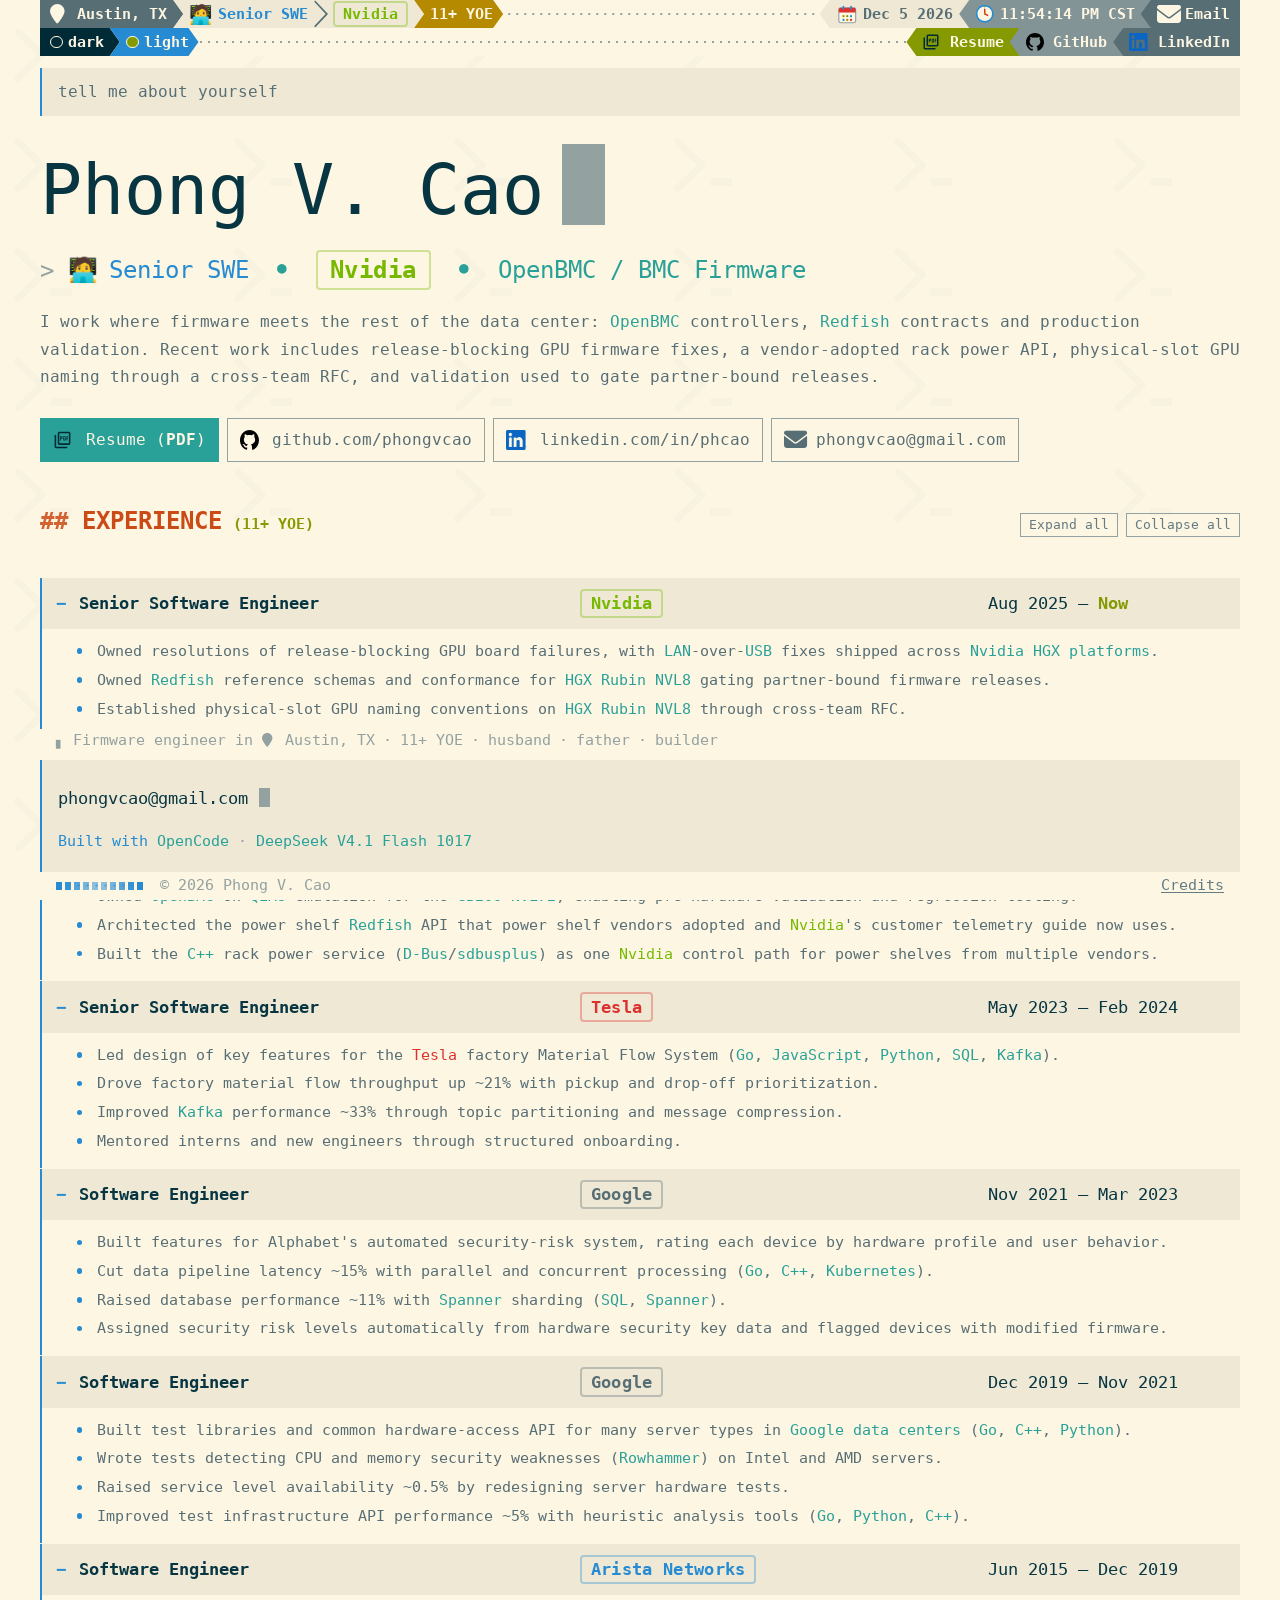
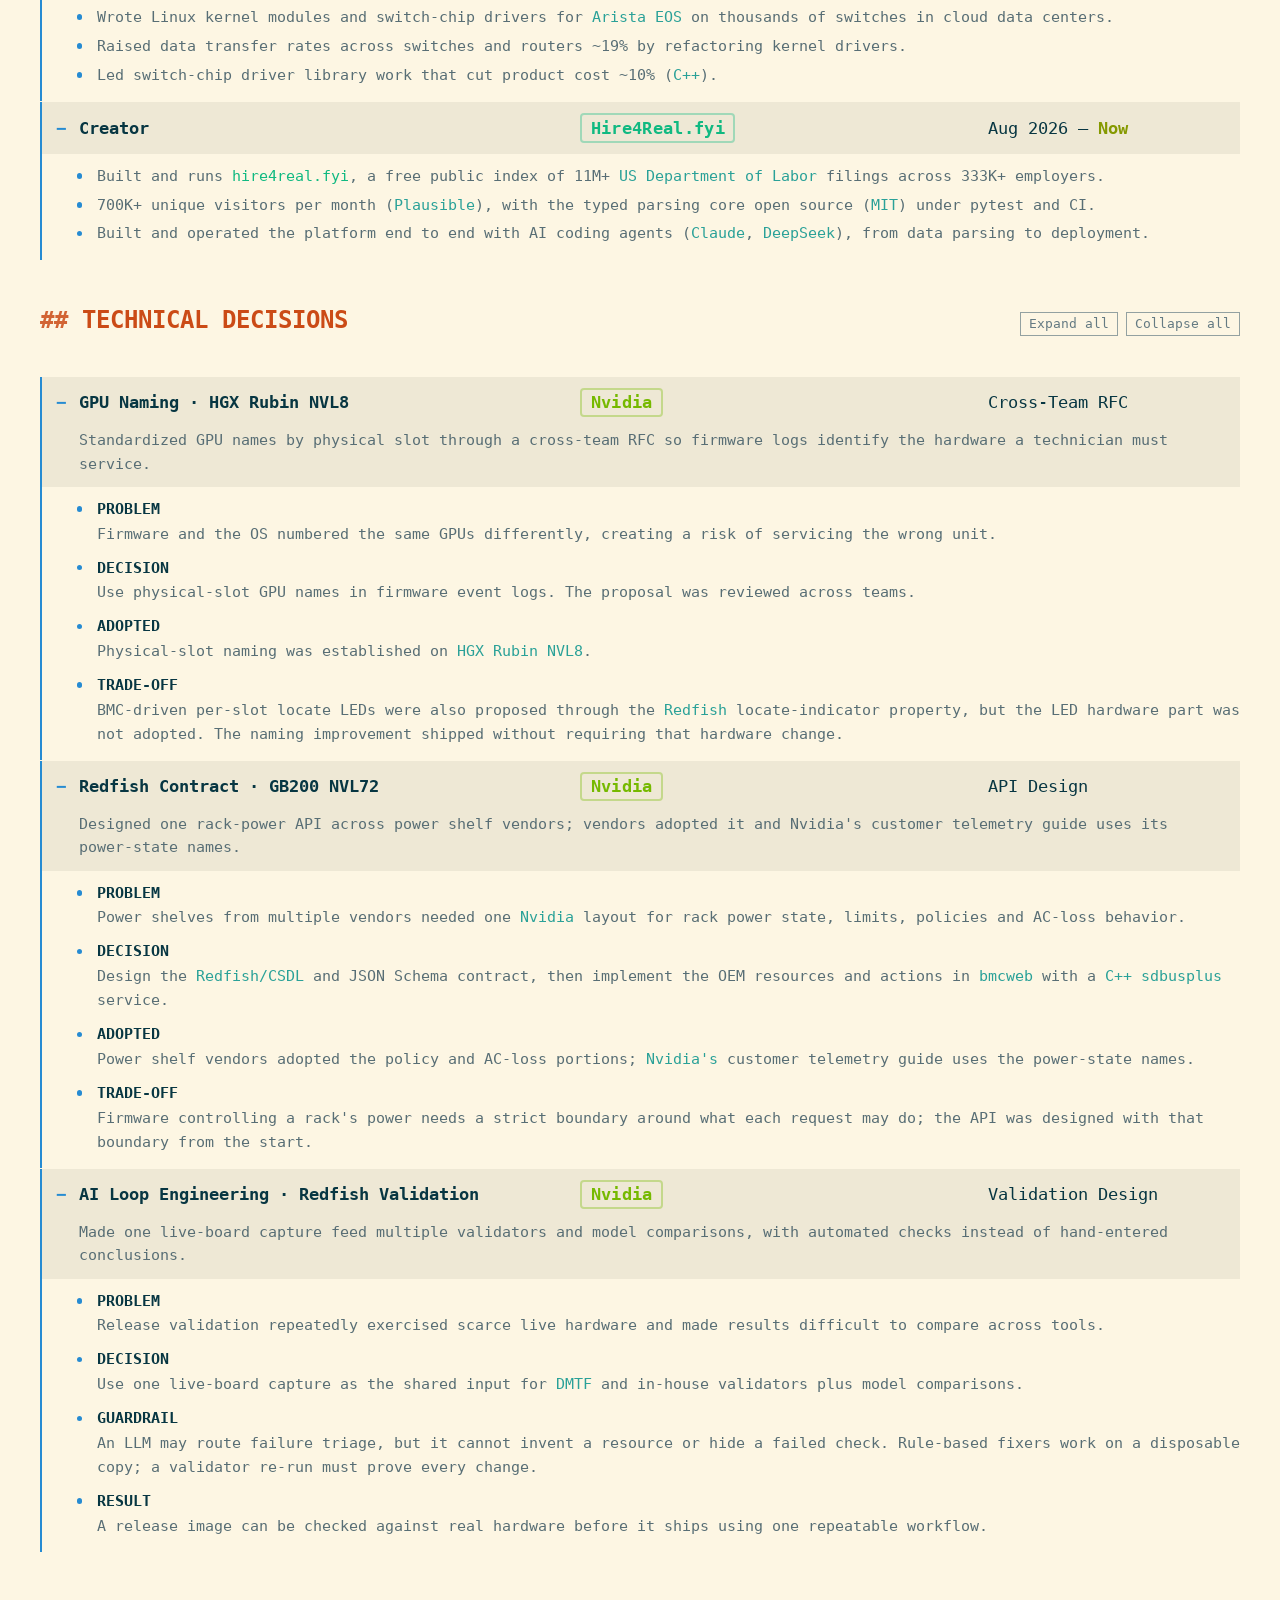
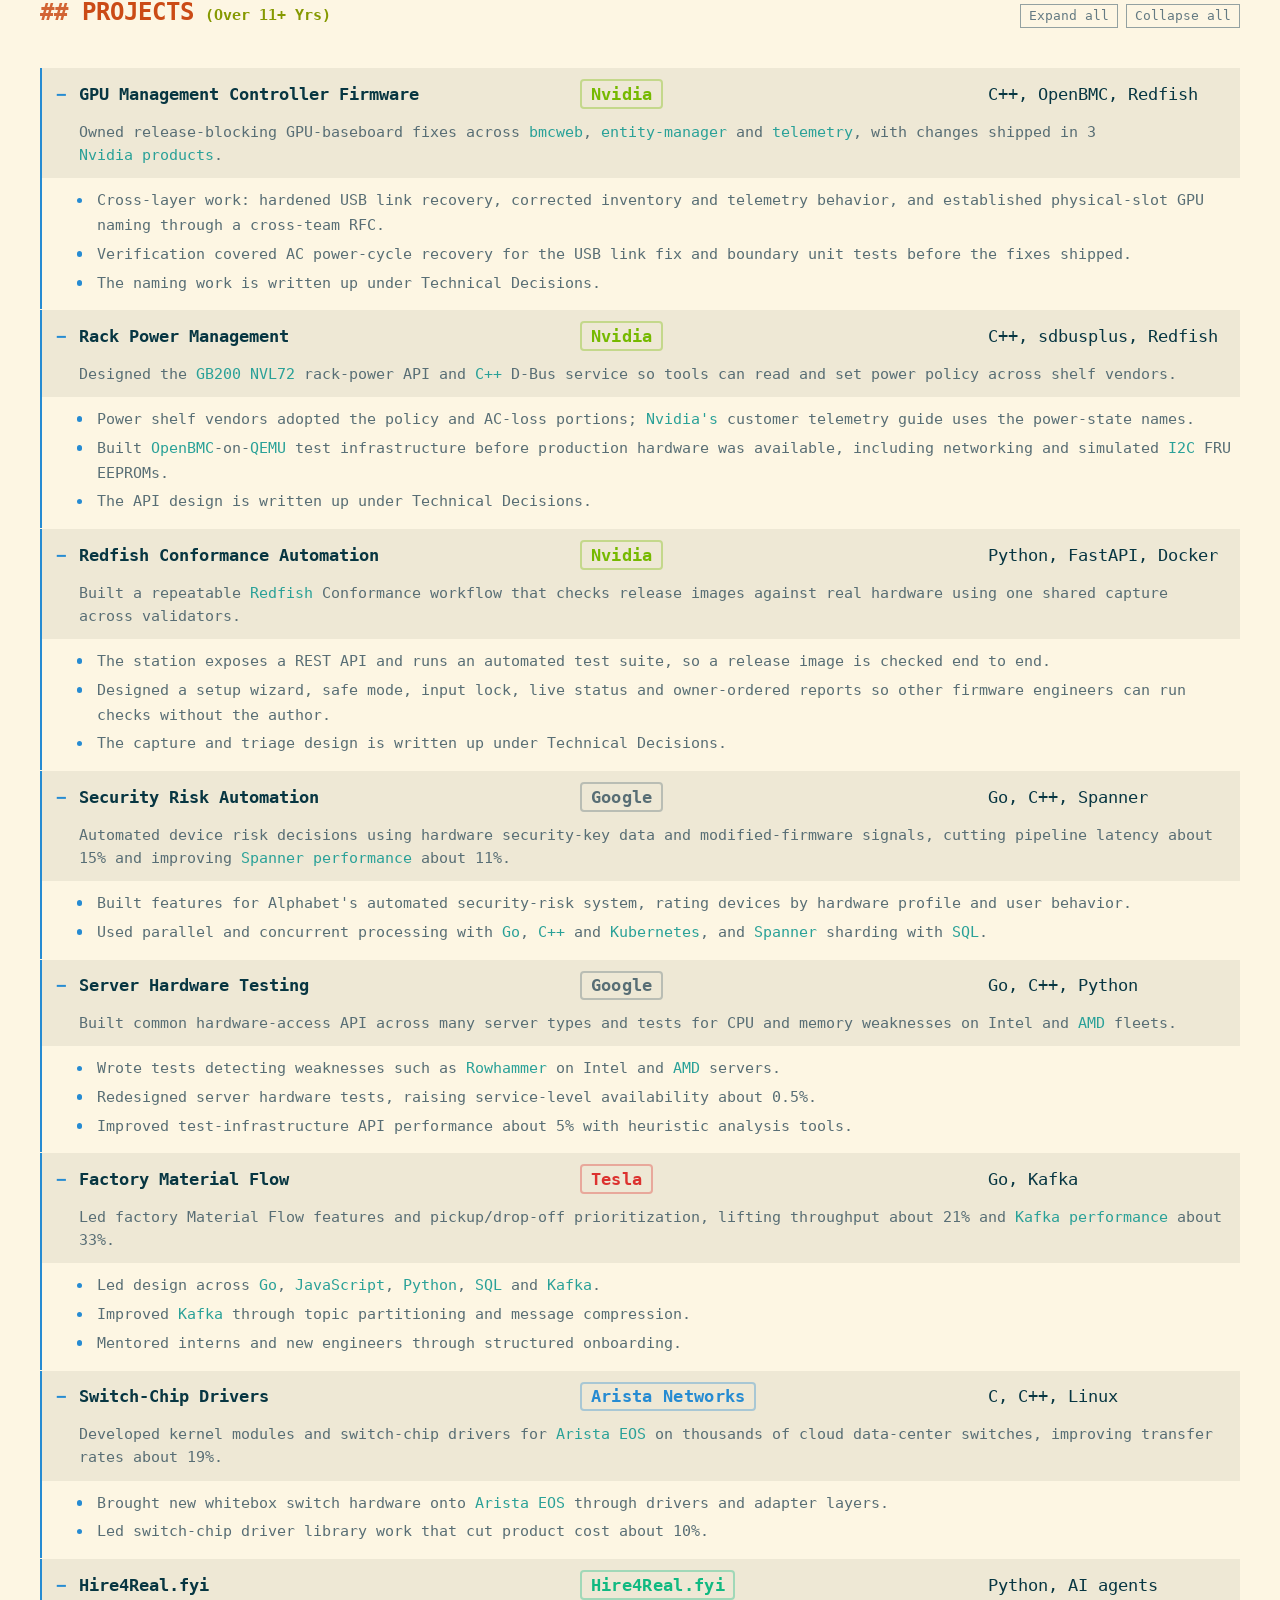
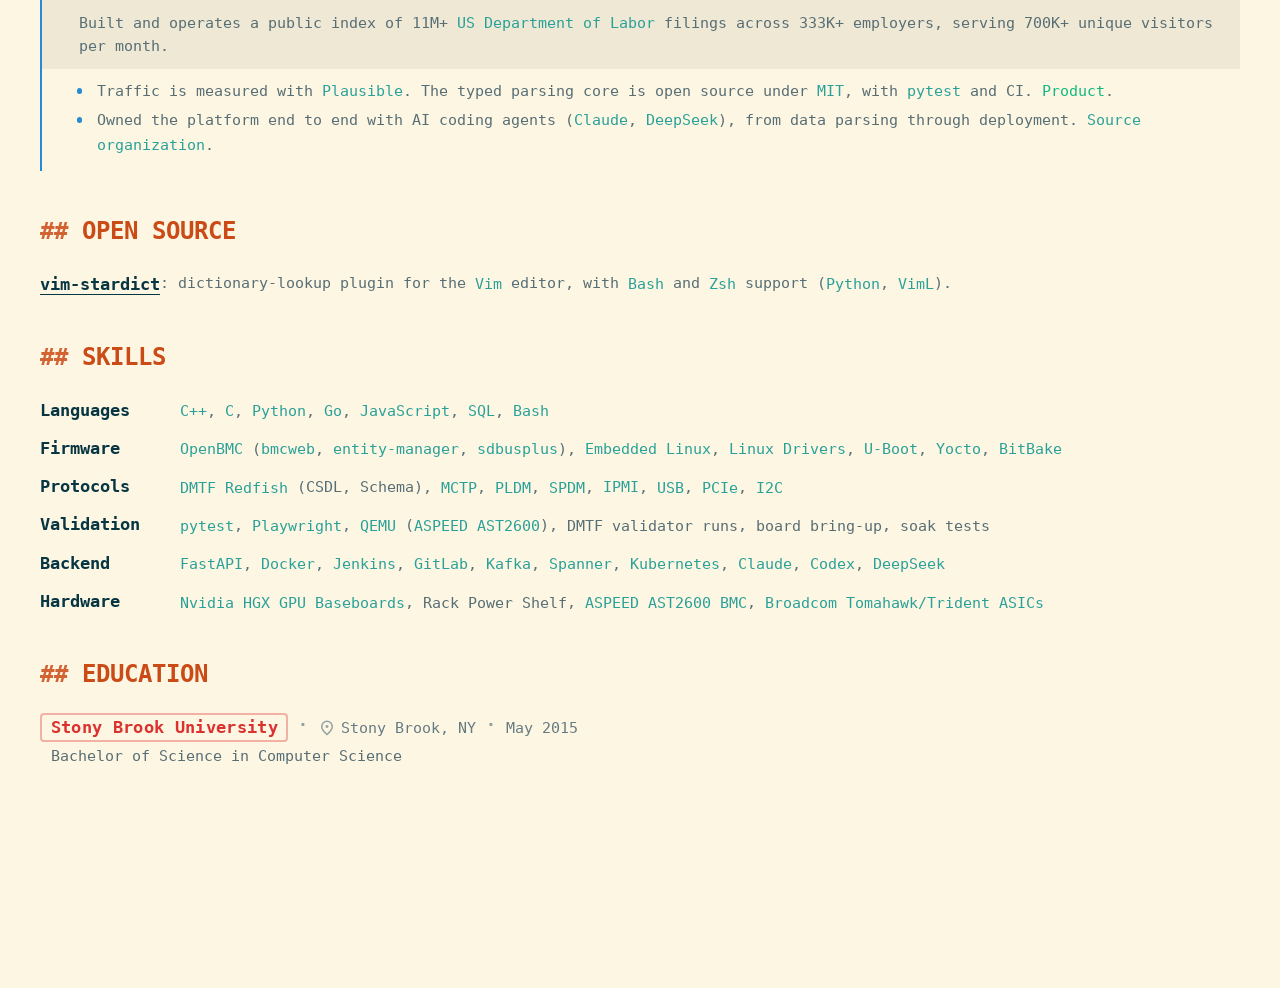
==== commit 514f6d77: "site: powerline separator sits on the seam, not inside the card The thin divider was a child of the " ====
--- a/index.html
+++ b/index.html
@@ -30,7 +30,7 @@
   <meta name="twitter:image" content="https://phongvcao.com/assets/og-image.png">
   <meta name="twitter:image:alt" content="Phong V. Cao — Senior Software Engineer, BMC and OpenBMC firmware">
   <link rel="icon" id="favicon" href="assets/favicon.svg" type="image/svg+xml">
-  <link rel="stylesheet" href="styles.css?v=20261127aaa">
+  <link rel="stylesheet" href="styles.css?v=20261127bbb">
   <script type="application/ld+json">
   {
     "@context": "https://schema.org",
--- a/styles.css
+++ b/styles.css
@@ -1389,7 +1389,7 @@
   flex: none;
   width: 14px;
   height: 28px;
-  margin: 0 5px 0 0;
+  margin: 0 0 0 -16px; /* sits on the Nvidia segment's left edge */
   fill: var(--base1);
 }
 
@@ -1581,6 +1581,9 @@
 .pl-vcs {
   --seg-bg: var(--base02);
   --seg-fg: var(--c-nvidia);
+  /* The seam from Senior SWE carries the thin divider, so this segment
+     starts square and keeps the arrow only on the right, into 11+ YOE. */
+  clip-path: polygon(0 0, calc(100% - 10px) 0, 100% 50%, calc(100% - 10px) 100%, 0 100%);
 }
 
 .pl-vim {
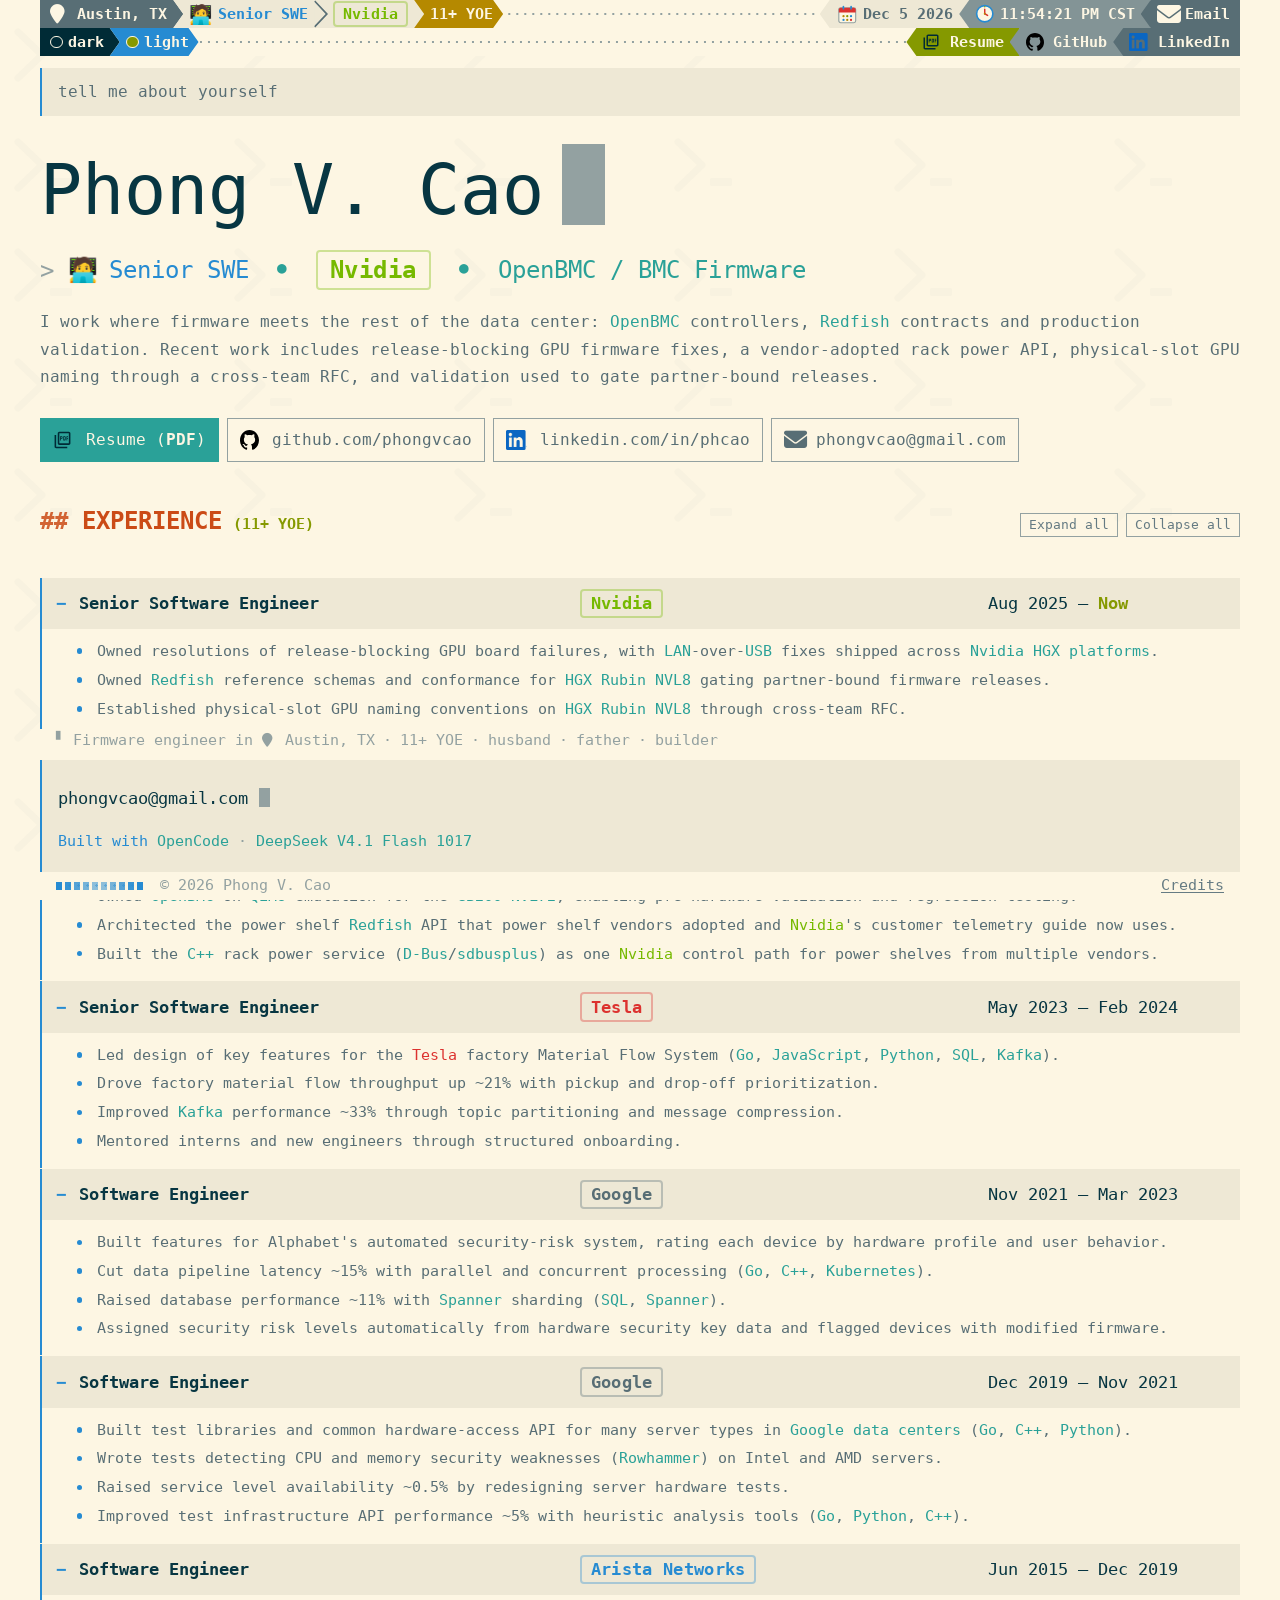
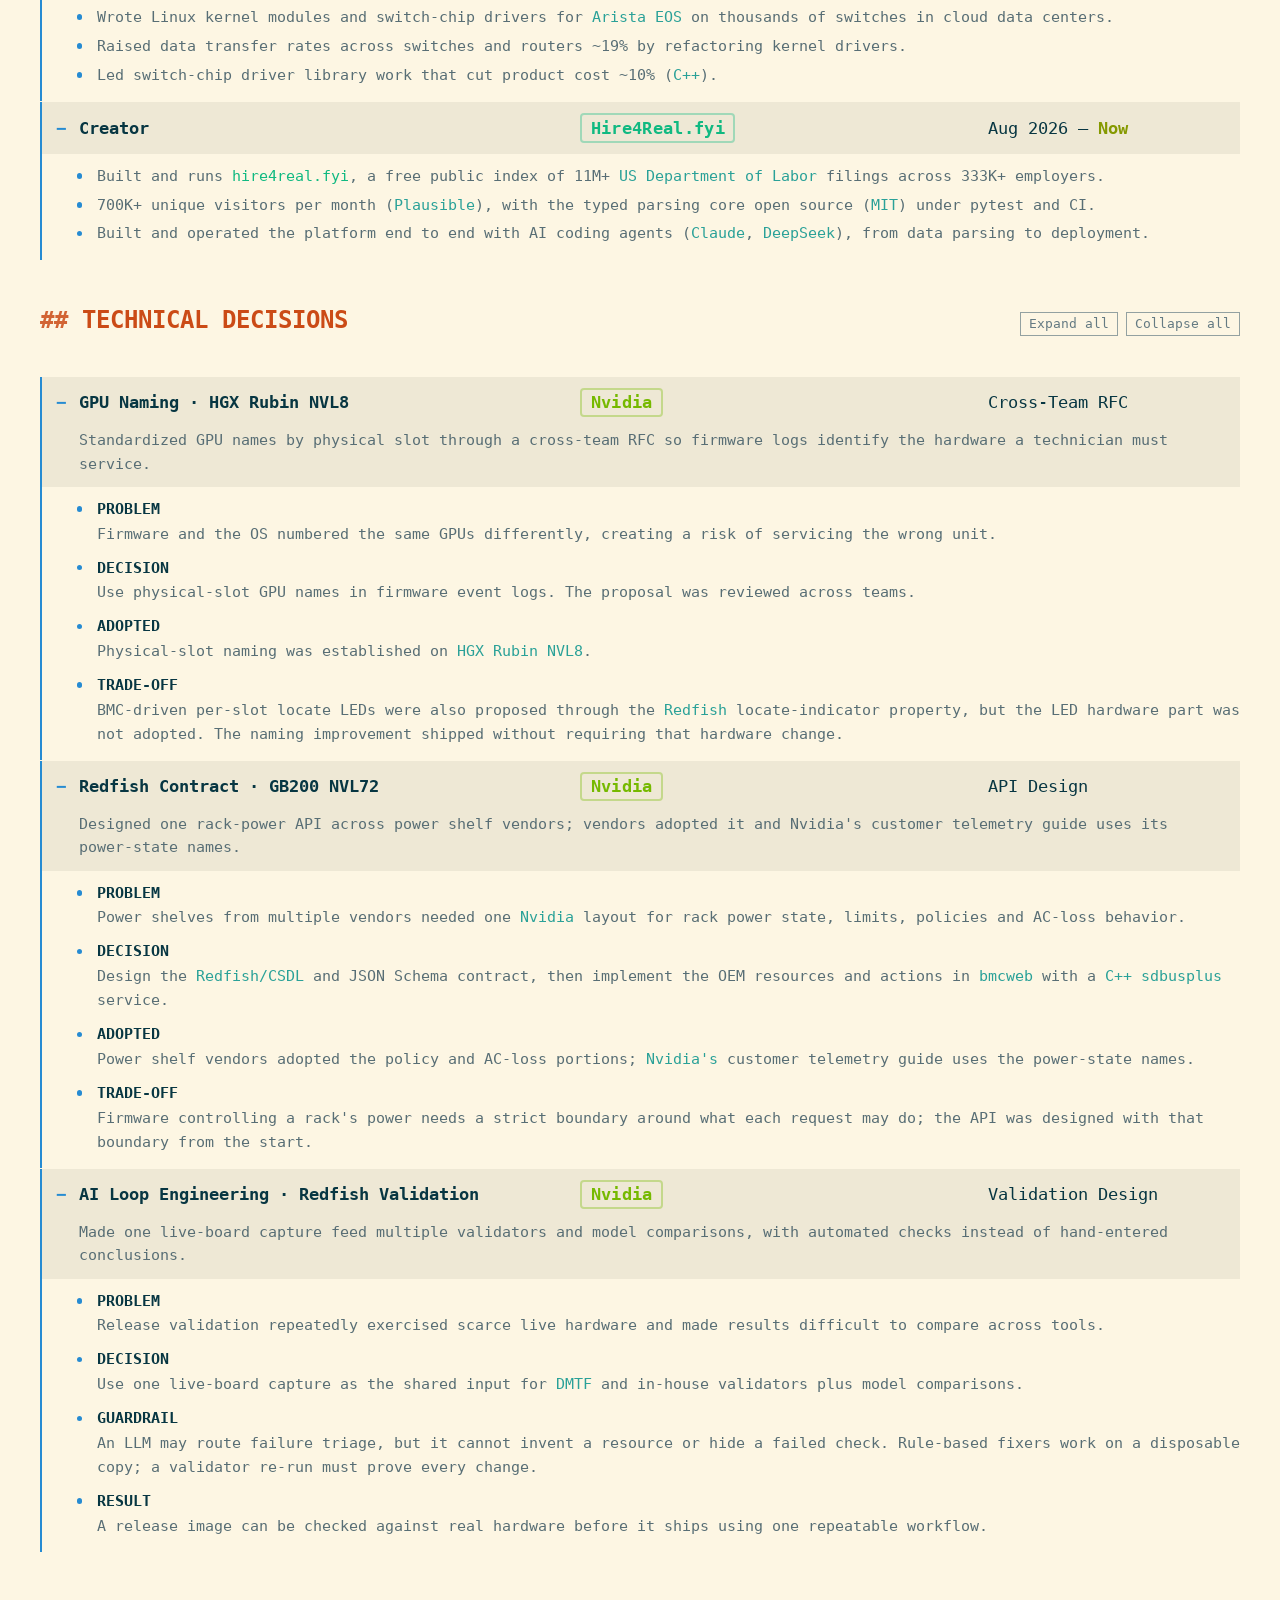
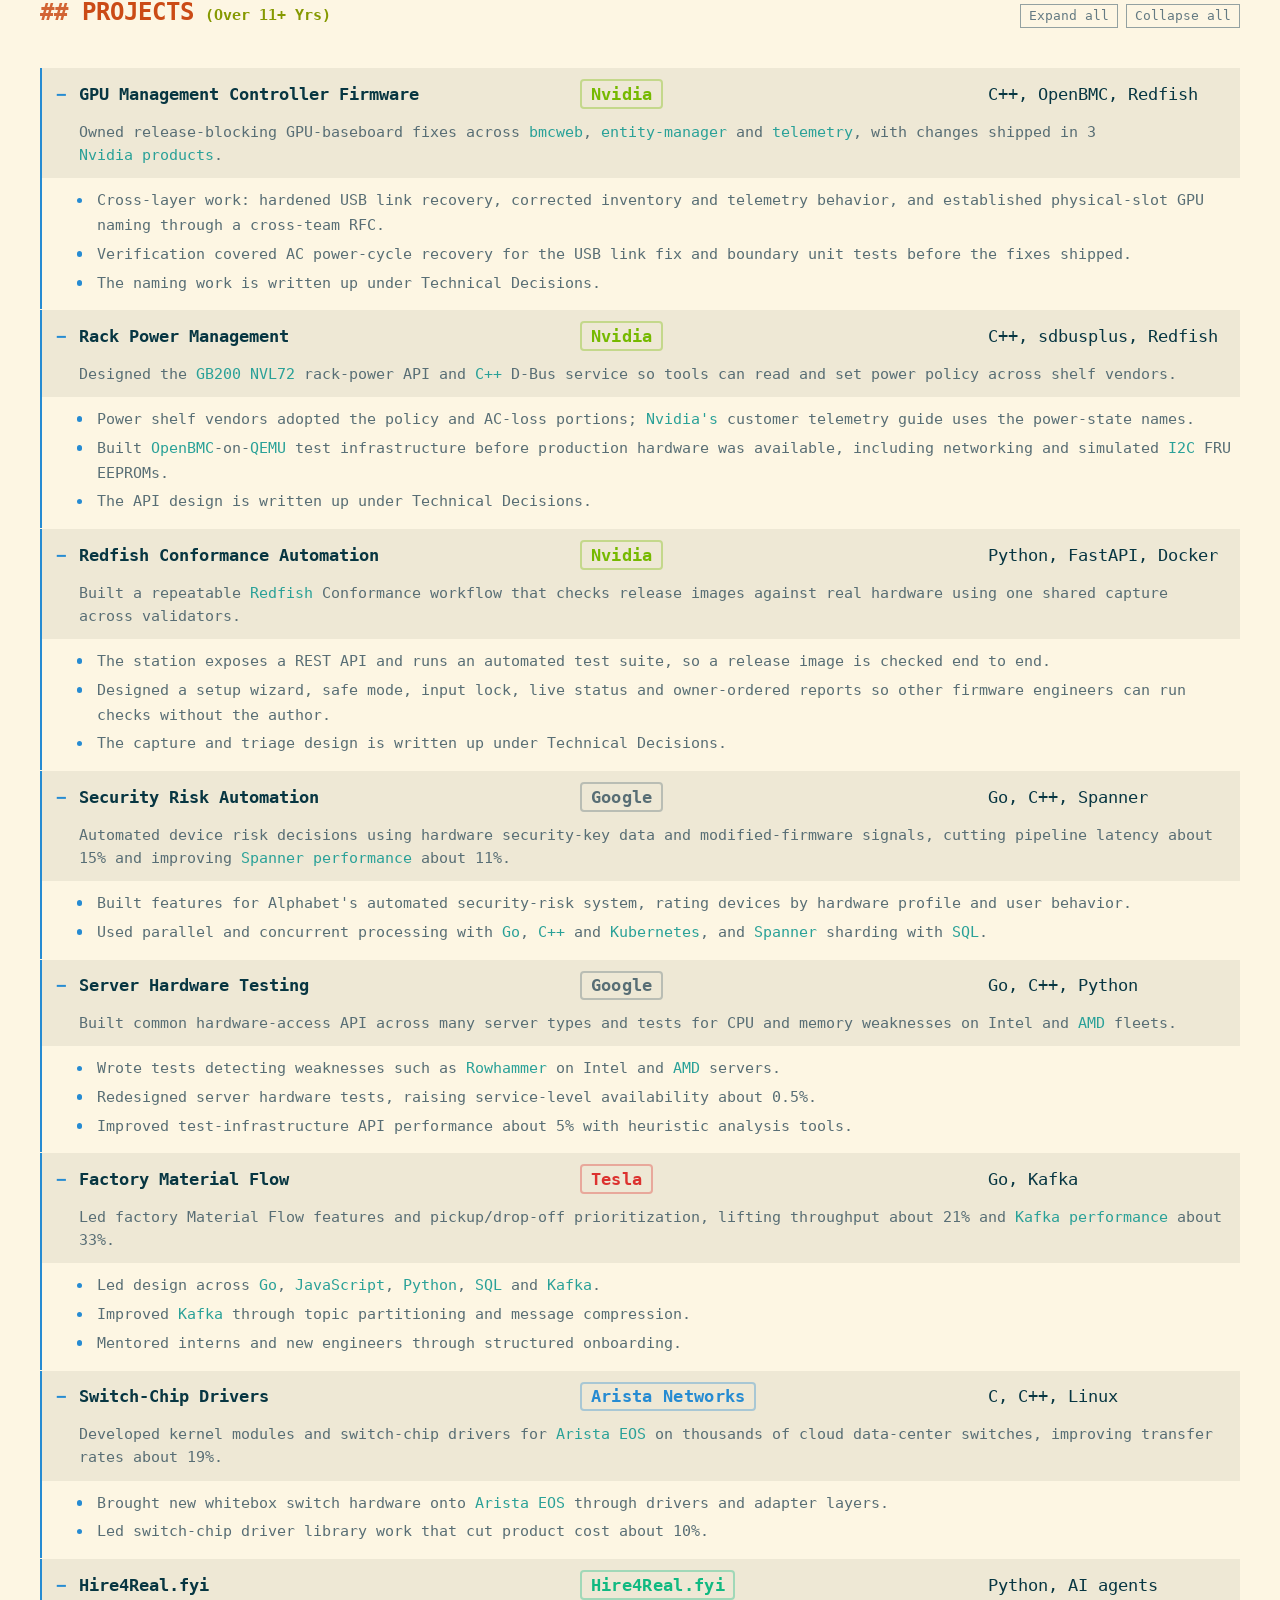
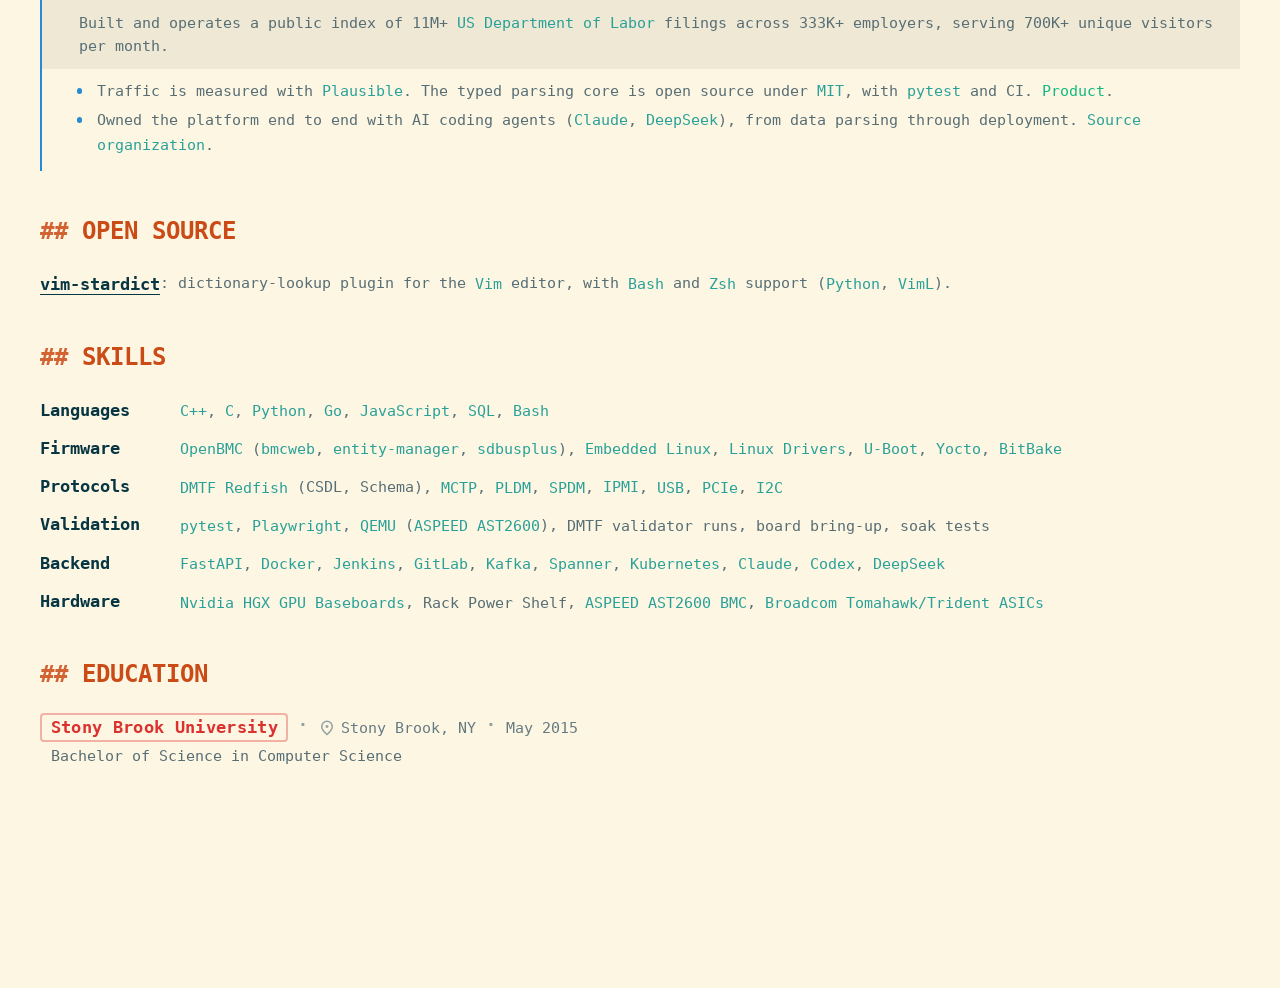
==== commit 56600a90: "site: prompt block scrolls with the page up to 900px The prompt stack was sticky to the viewport bot" ====
--- a/index.html
+++ b/index.html
@@ -30,7 +30,7 @@
   <meta name="twitter:image" content="https://phongvcao.com/assets/og-image.png">
   <meta name="twitter:image:alt" content="Phong V. Cao — Senior Software Engineer, BMC and OpenBMC firmware">
   <link rel="icon" id="favicon" href="assets/favicon.svg" type="image/svg+xml">
-  <link rel="stylesheet" href="styles.css?v=20261127bbb">
+  <link rel="stylesheet" href="styles.css?v=20261127ccc">
   <script type="application/ld+json">
   {
     "@context": "https://schema.org",
--- a/styles.css
+++ b/styles.css
@@ -1884,6 +1884,15 @@
   }
 }
 
+/* Landscape phones and small tablets are wider than the phone layout but
+   still scroll like a phone: the prompt block stays in the flow instead of
+   riding the bottom of the viewport. */
+@media (max-width: 900px) {
+  .prompt-stack {
+    position: static;
+  }
+}
+
 @media (max-width: 420px) {
   :root {
     --topbar-h: 57px;
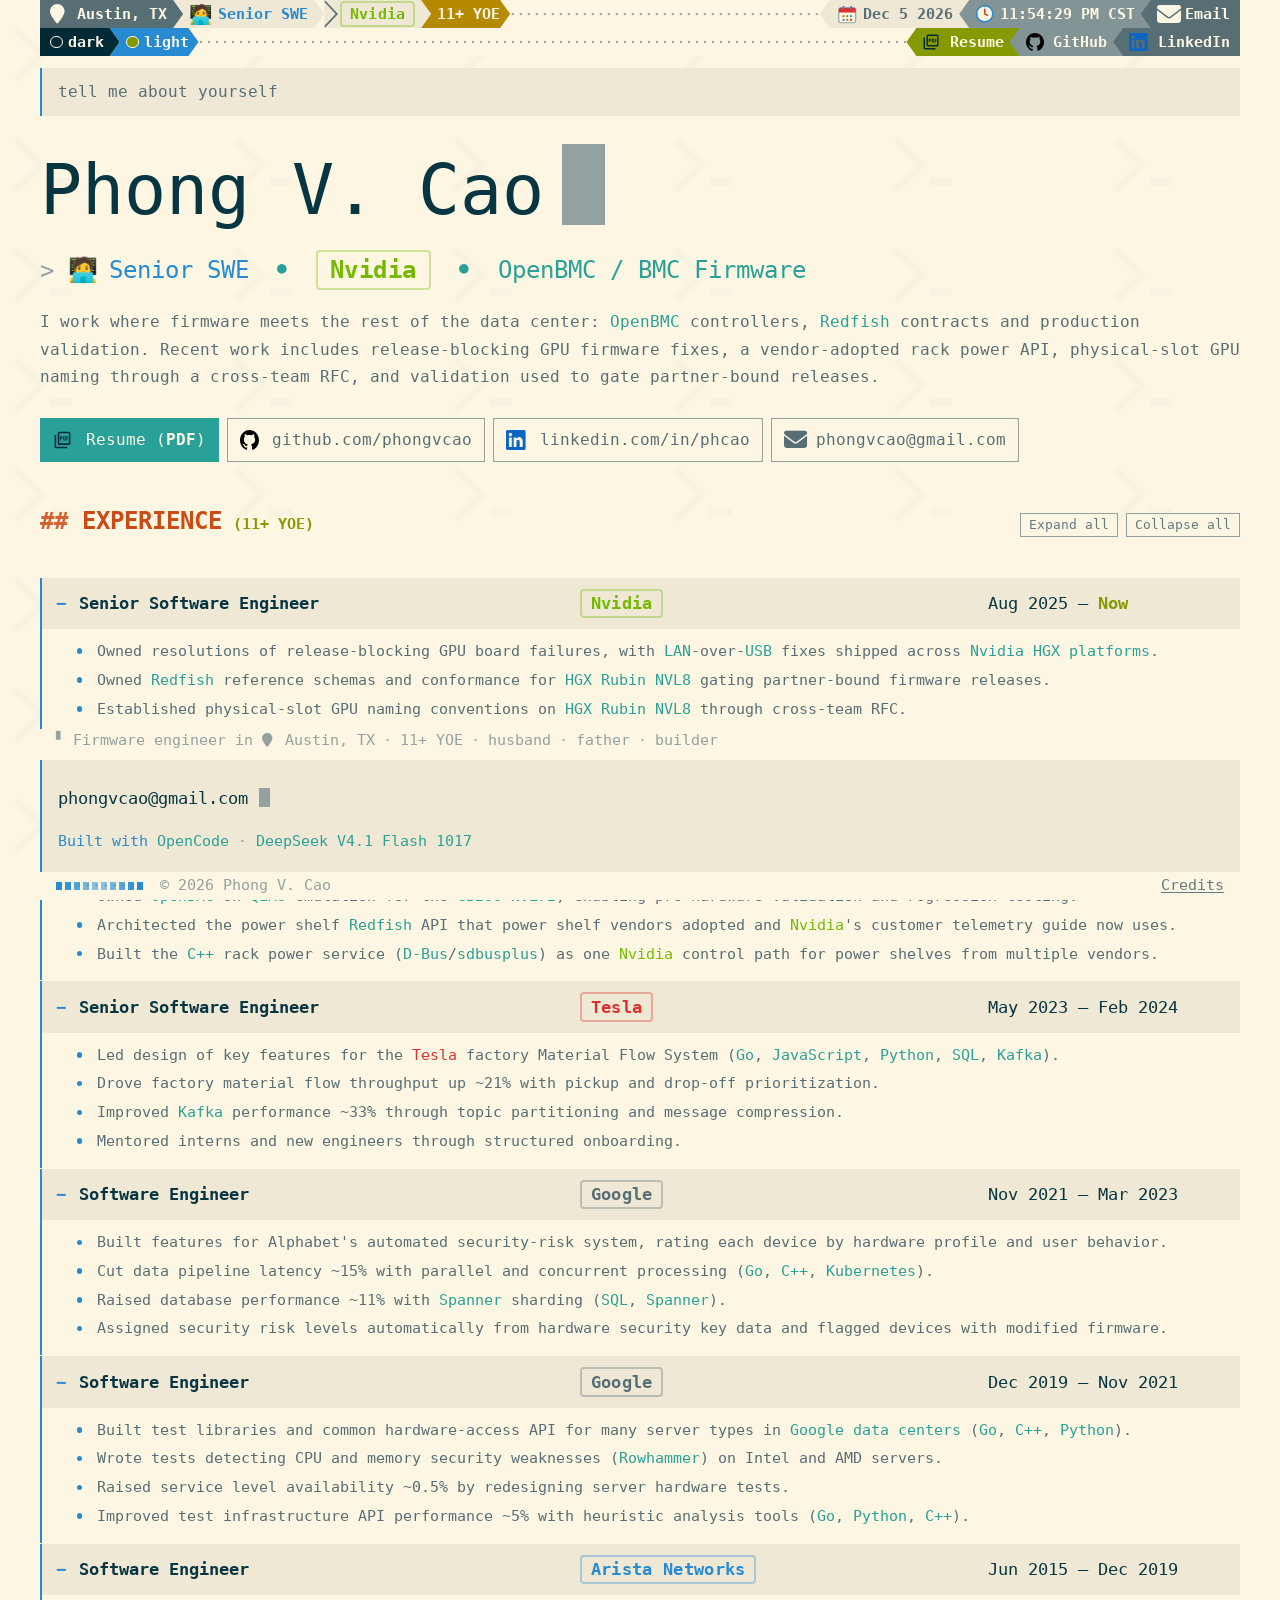
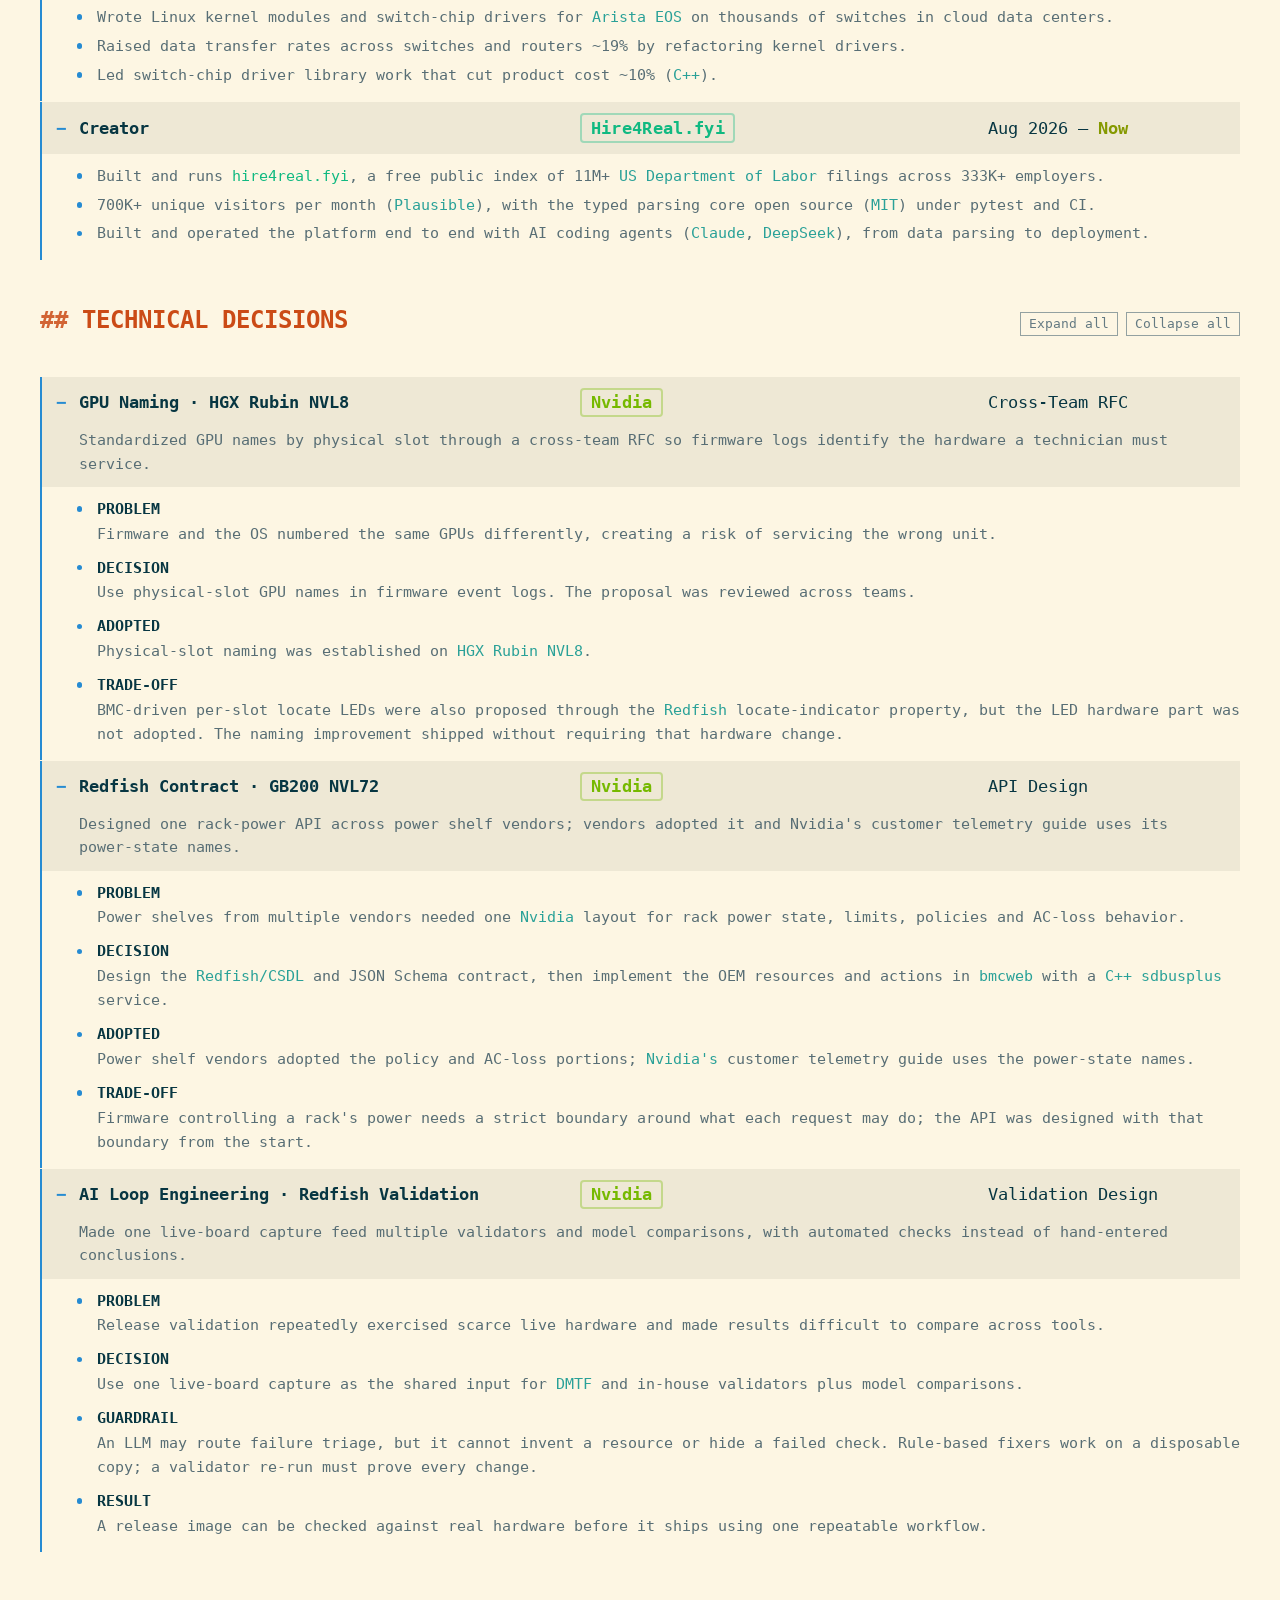
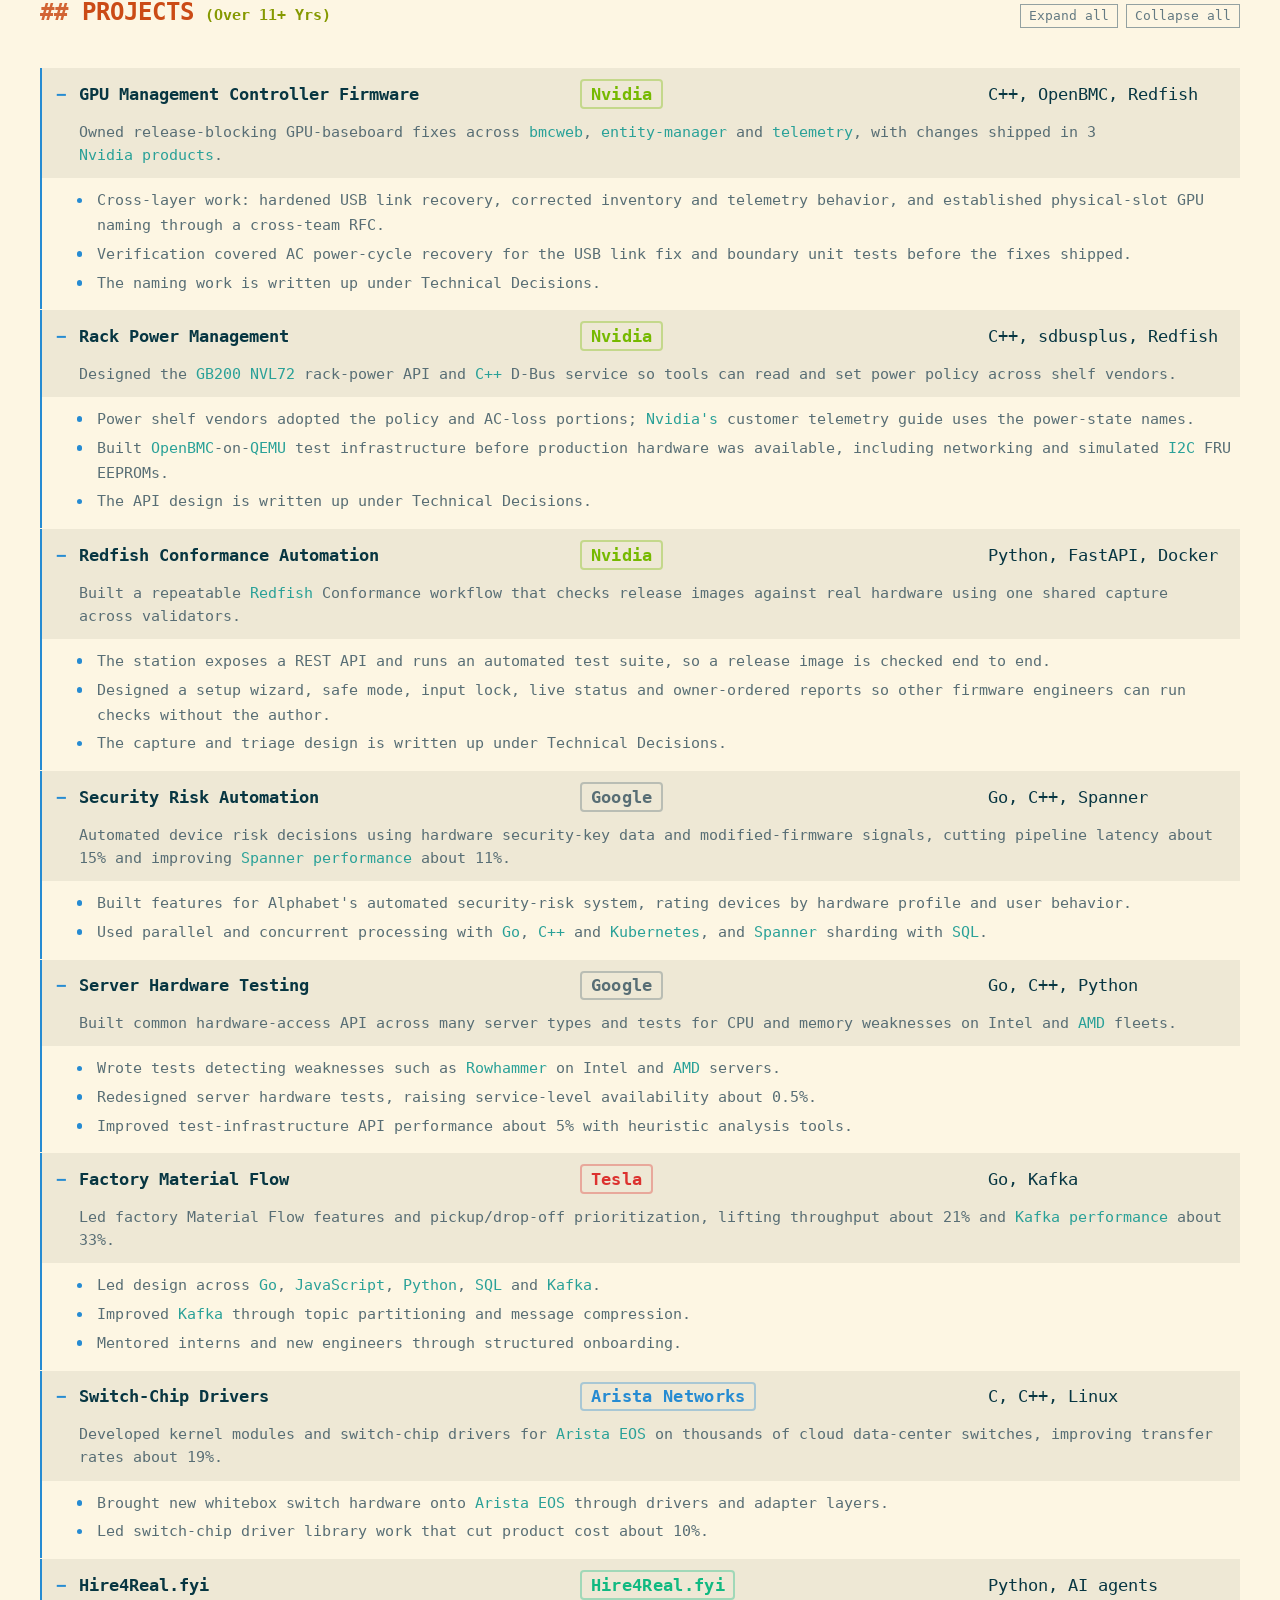
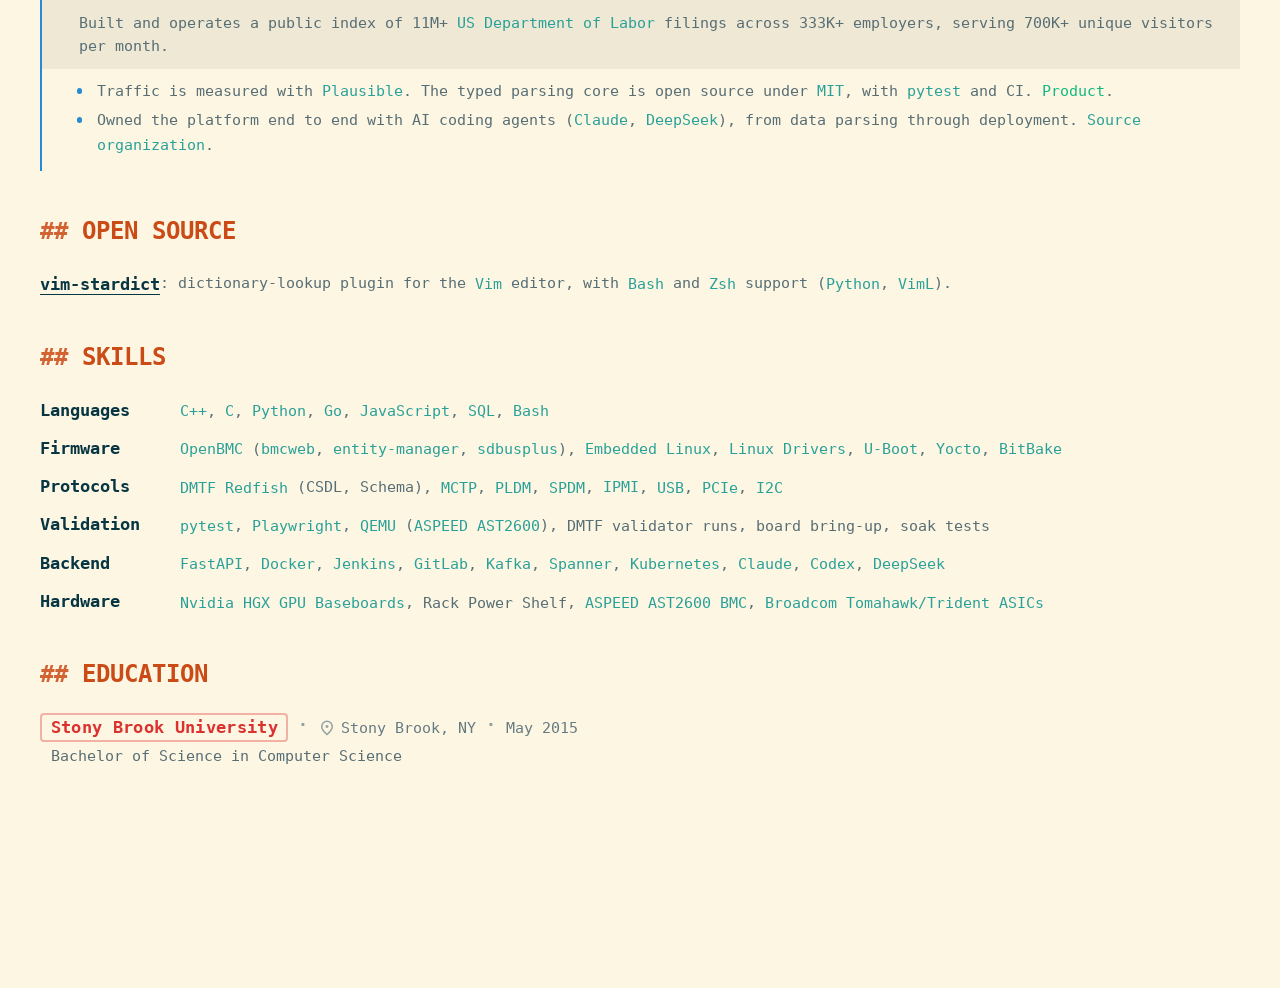
==== commit e5dd9805: "site: Nvidia segment stops at the seam, hover no longer bleeds The Nvidia segment carried margin-lef" ====
--- a/index.html
+++ b/index.html
@@ -30,7 +30,7 @@
   <meta name="twitter:image" content="https://phongvcao.com/assets/og-image.png">
   <meta name="twitter:image:alt" content="Phong V. Cao — Senior Software Engineer, BMC and OpenBMC firmware">
   <link rel="icon" id="favicon" href="assets/favicon.svg" type="image/svg+xml">
-  <link rel="stylesheet" href="styles.css?v=20261127ccc">
+  <link rel="stylesheet" href="styles.css?v=20261127ddd">
   <script type="application/ld+json">
   {
     "@context": "https://schema.org",
--- a/styles.css
+++ b/styles.css
@@ -1582,7 +1582,11 @@
   --seg-bg: var(--base02);
   --seg-fg: var(--c-nvidia);
   /* The seam from Senior SWE carries the thin divider, so this segment
-     starts square and keeps the arrow only on the right, into 11+ YOE. */
+     starts square and keeps the arrow only on the right, into 11+ YOE.
+     It also stops at the Senior SWE tip instead of overlapping it, so a
+     hover lights the segment and never the strip behind the divider. */
+  margin-left: 0;
+  gap: 2px;
   clip-path: polygon(0 0, calc(100% - 10px) 0, 100% 50%, calc(100% - 10px) 100%, 0 100%);
 }
 
